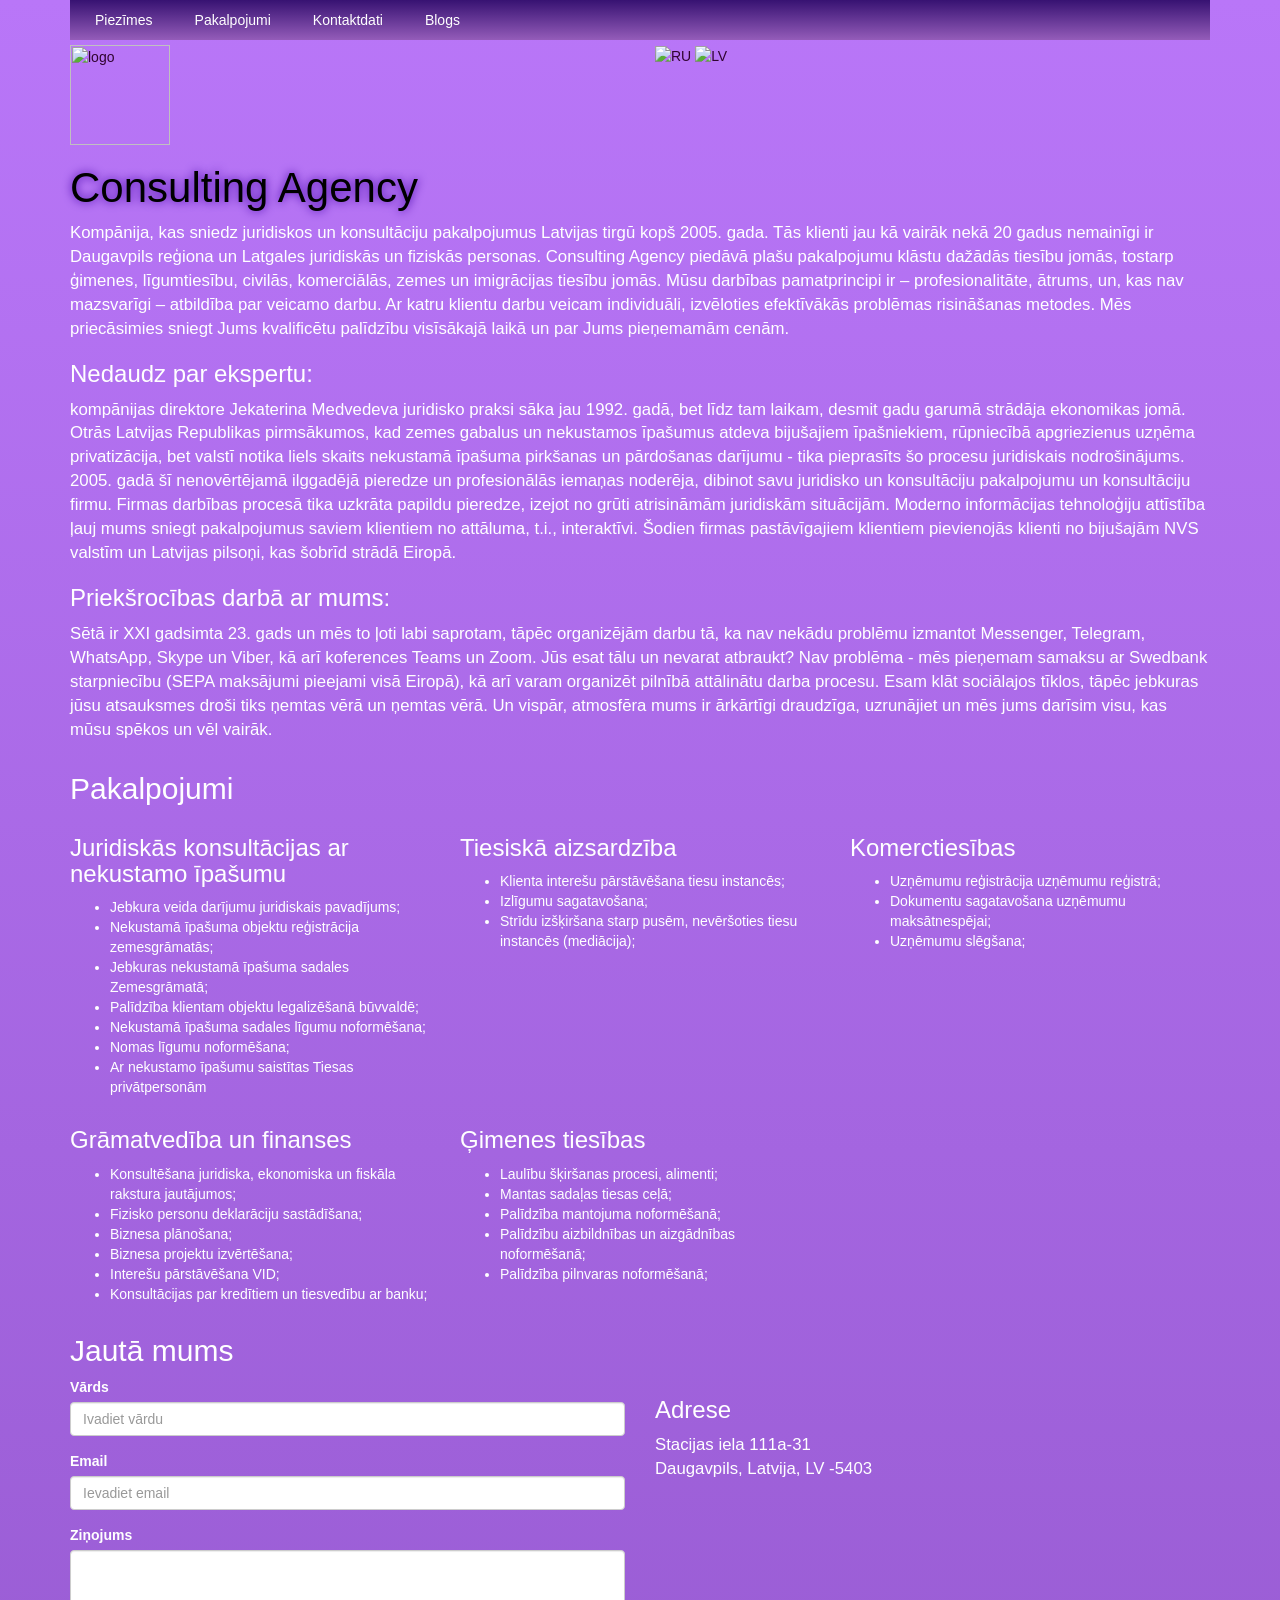
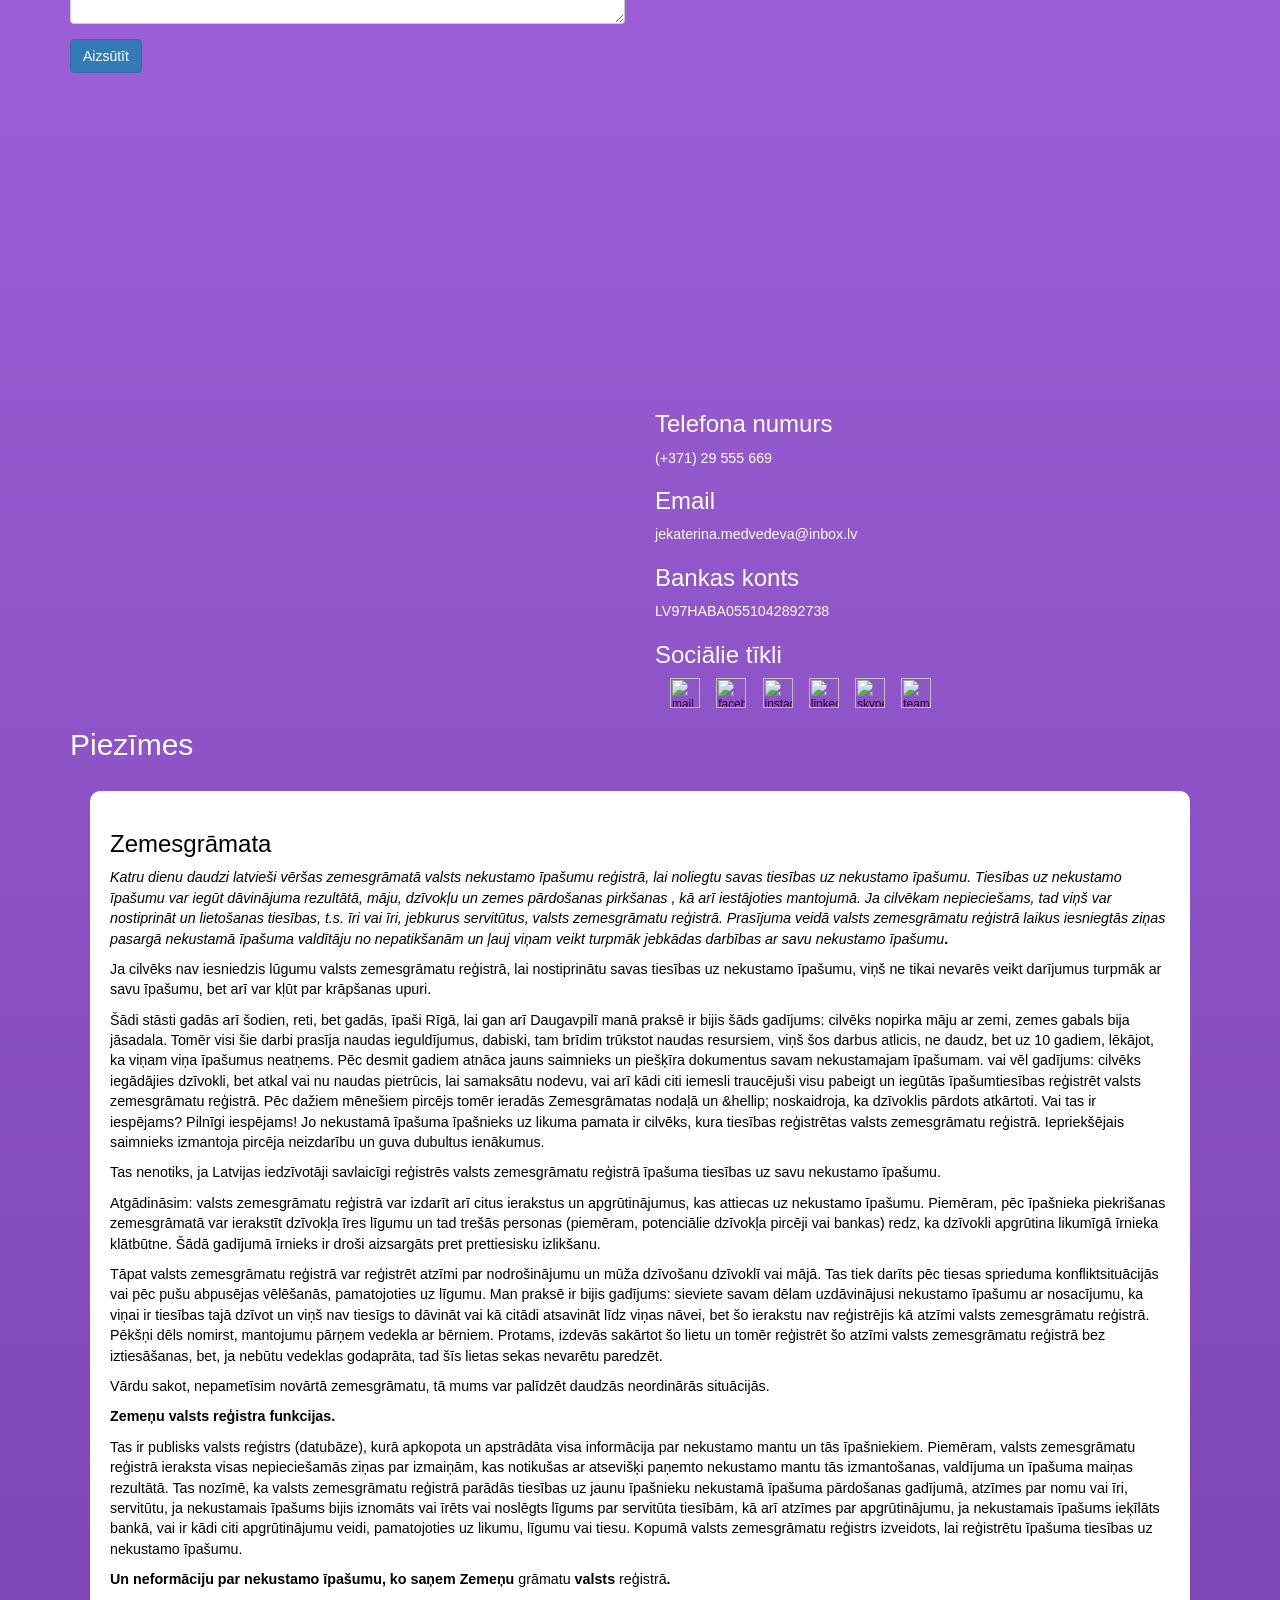
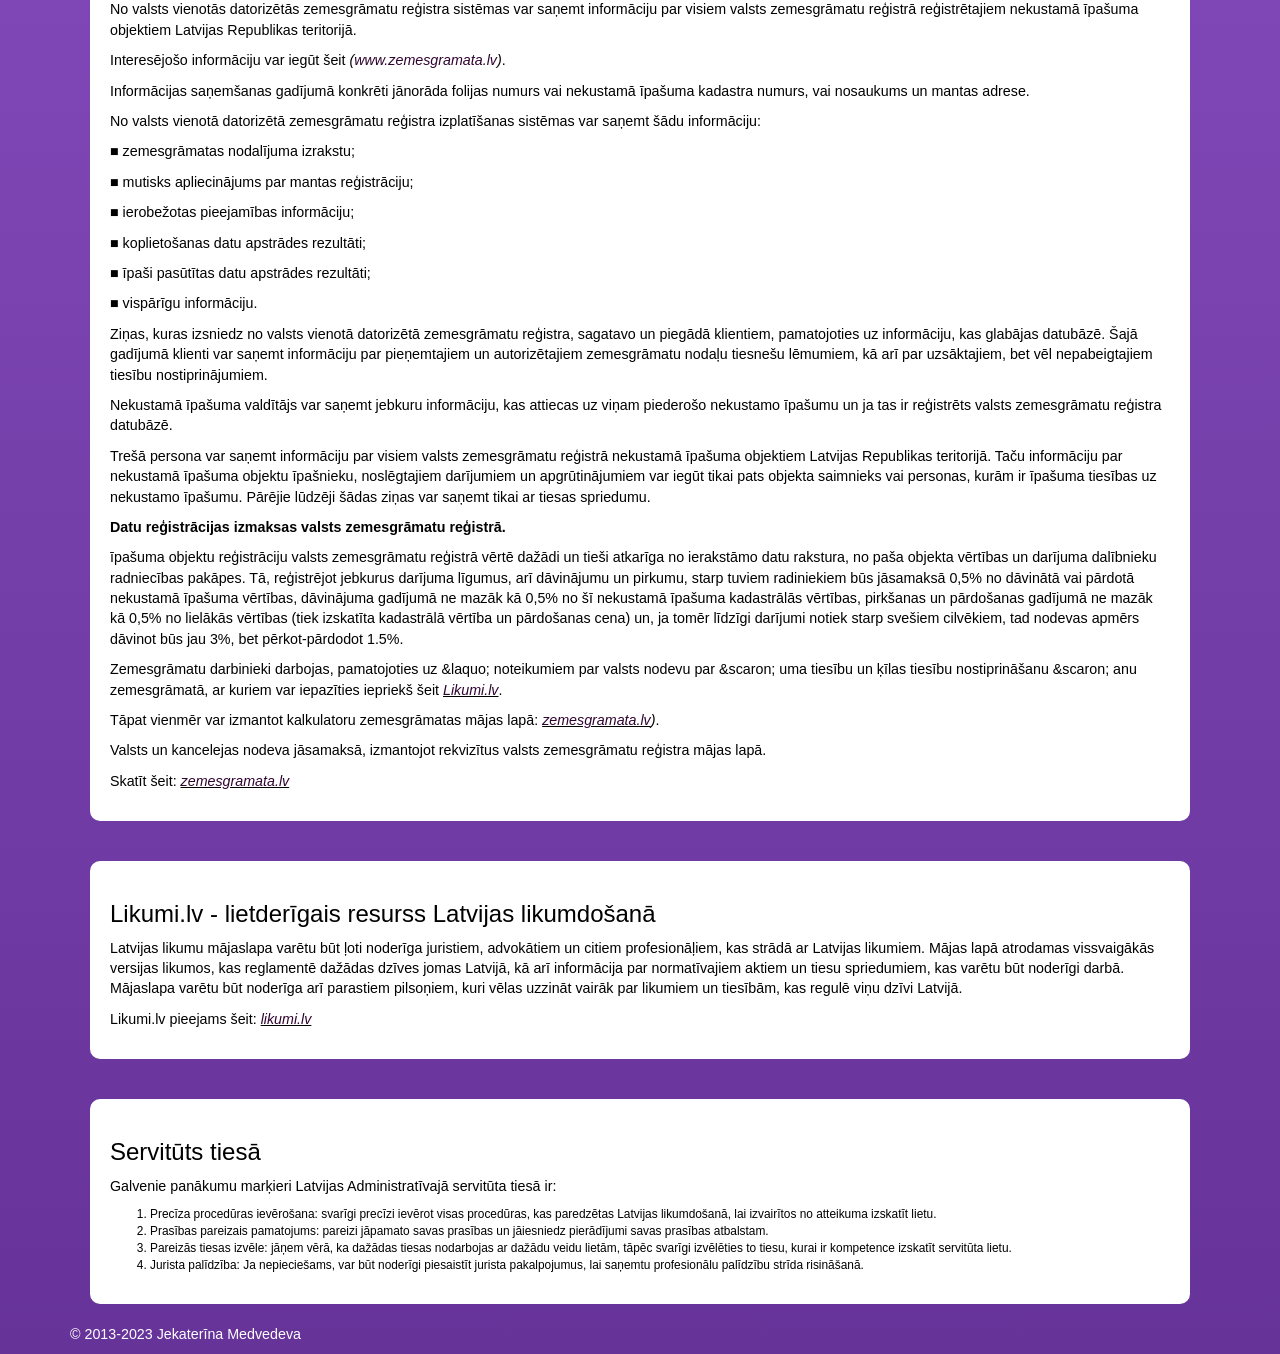
==== index-LV.html @ d42cfdc7 "added Latvian version" ====
<!-- The Latvian version of website -->
<html>
    <head>
        <meta charset="utf-8">
        <meta name = "viewport" content = "width=device-width, initial-scale=1">
        <link rel="stylesheet" href="https://maxcdn.bootstrapcdn.com/bootstrap/3.3.7/css/bootstrap.min.css">
        <link rel="stylesheet" href="https://maxcdn.bootstrapcdn.com/font-awesome/4.7.0/css/font-awesome.min.css">
        <script async src="https://www.googletagmanager.com/gtag/js?id=UA-121857304-1"></script>
        <script>
        window.dataLayer = window.dataLayer || [];
        function gtag(){dataLayer.push(arguments);}
        gtag('js', new Date());

        gtag('config', 'UA-121857304-1');
        </script>
        <meta http-equiv="content-type" content="text/html; charset=utf-8" />
        <meta name="viewport" content="width-device-width, initial-scale=1.0"/>
        <meta http-equiv="X-UA-Compatible" content="IE=edge">
        <title>Consulting Agency - juridiskie pakalpojumi Daugavpilī un Latvijā</title>
        <meta name="keywords" content="юридические услуги в Даугавпилсе Латвии Риге, юрист юридическая практика в Даугавпилсе Латвии Риге,вид на жительство в Латвии,шенгенские визы, латвийские визы" />
        <meta name="description" content="юридические услуги в Даугавпилсе Латвии Риге, юрист юридическая практика в Даугавпилсе Латвии Риге,вид на жительство в Латвии, шенгенские визы, латвийские визы" />
        <link rel="shortcut icon" href="images/favicon.ico" type="image/x-icon">
        <link rel="stylesheet" type="text/css" href="styles.css">
    </head>
    <body> 
        <header>
            <div class="container">
                <nav>
                    <ul class="nav nav-pills">
                        <li role="presentation"><a href="#articles">Piezīmes</a></li>
                        <li role="presentation"><a href="#services">Pakalpojumi</a></li>
                        <li role="presentation"><a href="#contacts">Kontaktdati</a></li>
                        <li role="presentation"><a href="http://health.consulting.lv">Blogs</a></li>
                    </ul>
                </nav>
                <div class="row">
                    <div class="col-md-6">
                        <div class="logo">
                            <a href="index.html"><img src="images/logo.png" width="100px" alt="logo"></a>
                        </div>
                    </div>
                    <div class="col-md-6">
                        <div class="language">
                            <a href="index.html"><img src="images/rus.png" alt="RU"></a>
                            <a href="index-LV.html"><img src="images/lat.png" alt="LV"></a>
                        </div>
                    </div>
                </div>
        </header>
        <div class="container">
            <div class="row">
                <div class="col-md-12">
                    <h1>Consulting Agency</h1>
                    <p> Kompānija, kas sniedz juridiskos un konsultāciju pakalpojumus Latvijas tirgū kopš 2005. gada. Tās klienti jau kā vairāk nekā 20 gadus nemainīgi ir Daugavpils reģiona un Latgales juridiskās un fiziskās personas.
                    Consulting Agency piedāvā plašu pakalpojumu klāstu dažādās tiesību jomās, tostarp ģimenes, līgumtiesību, civilās, komerciālās, zemes un imigrācijas tiesību jomās.
                    Mūsu darbības pamatprincipi ir – profesionalitāte, ātrums, un, kas nav mazsvarīgi – atbildība par veicamo darbu.
                    Ar katru klientu darbu veicam individuāli, izvēloties efektīvākās problēmas risināšanas metodes.
                    Mēs priecāsimies sniegt Jums kvalificētu palīdzību visīsākajā laikā un par Jums pieņemamām cenām.
                    </p>
                    <h3>Nedaudz par ekspertu:</h3>
                    <p> kompānijas direktore Jekaterina Medvedeva juridisko praksi sāka jau 1992. gadā, bet līdz tam laikam, desmit gadu garumā strādāja ekonomikas jomā. Otrās Latvijas Republikas pirmsākumos, kad zemes gabalus un nekustamos īpašumus atdeva bijušajiem īpašniekiem, rūpniecībā apgriezienus uzņēma privatizācija, bet valstī notika liels skaits nekustamā īpašuma pirkšanas un pārdošanas darījumu - tika pieprasīts šo procesu juridiskais nodrošinājums. 2005. gadā šī nenovērtējamā ilggadējā pieredze un profesionālās iemaņas noderēja, dibinot savu juridisko un konsultāciju pakalpojumu un konsultāciju firmu. Firmas darbības procesā tika uzkrāta papildu pieredze, izejot no grūti atrisināmām juridiskām situācijām. Moderno informācijas tehnoloģiju attīstība ļauj mums sniegt pakalpojumus saviem klientiem no attāluma, t.i., interaktīvi.
                    Šodien firmas pastāvīgajiem klientiem pievienojās klienti no bijušajām NVS valstīm un Latvijas pilsoņi, kas šobrīd strādā Eiropā.
                    </p>
                    <h3>Priekšrocības darbā ar mums:</h3>
                    <p> Sētā ir XXI gadsimta 23. gads un mēs to ļoti labi saprotam, tāpēc organizējām darbu tā, ka nav nekādu problēmu izmantot Messenger, Telegram, WhatsApp, Skype un Viber, kā arī koferences Teams un Zoom.
                    Jūs esat tālu un nevarat atbraukt? Nav problēma - mēs pieņemam samaksu ar Swedbank starpniecību (SEPA maksājumi pieejami visā Eiropā), kā arī varam organizēt pilnībā attālinātu darba procesu.
                    Esam klāt sociālajos tīklos, tāpēc jebkuras jūsu atsauksmes droši tiks ņemtas vērā un ņemtas vērā.
                    Un vispār, atmosfēra mums ir ārkārtīgi draudzīga, uzrunājiet un mēs jums darīsim visu, kas mūsu spēkos un vēl vairāk.
                    </p>
                </div>
            </div>
            <div class="row" id="services">
                <div class="col-md-12">
                    <h2>Pakalpojumi</h2>
                </div>
            </div>
            <div class="row">
                <div class="col-md-4">
                    <h3>Juridiskās konsultācijas ar nekustamo īpašumu</h3>
                    <ul>
                        <li>Jebkura veida darījumu juridiskais pavadījums;</li>
                        <li>Nekustamā īpašuma objektu reģistrācija zemesgrāmatās;</li>
                        <li>Jebkuras nekustamā īpašuma sadales Zemesgrāmatā;</li>
                        <li>Palīdzība klientam objektu legalizēšanā būvvaldē;</li>
                        <li>Nekustamā īpašuma sadales līgumu noformēšana;</li>
                        <li>Nomas līgumu noformēšana;</li>
                        <li>Ar nekustamo īpašumu saistītas Tiesas privātpersonām</li>
                    </ul>
                </div>
                <div class="col-md-4">
                    <h3>Tiesiskā aizsardzība</h3>
                    <ul>
                        <li>Klienta interešu pārstāvēšana tiesu instancēs;</li>
                        <li>Izlīgumu sagatavošana;</li>
                        <li>Strīdu izšķiršana starp pusēm, nevēršoties tiesu instancēs (mediācija);</li>
                    </ul>
                </div>
                <div class="col-md-4">
                    <h3>Komerctiesības</h3>
                    <ul>
                        <li>Uzņēmumu reģistrācija uzņēmumu reģistrā;</li>
                        <li>Dokumentu sagatavošana uzņēmumu maksātnespējai;</li>
                        <li>Uzņēmumu slēgšana;</li>
                    </ul>
                </div>
            </div>
            <div class="row">
                <div class="col-md-4">
                    <h3>Grāmatvedība un finanses</h3>
                    <ul>
                        <li>Konsultēšana juridiska, ekonomiska un fiskāla rakstura jautājumos;</li>
                        <li>Fizisko personu deklarāciju sastādīšana;</li>
                        <li>Biznesa plānošana;</li>
                        <li>Biznesa projektu izvērtēšana;</li>
                        <li>Interešu pārstāvēšana VID;</li>
                        <li>Konsultācijas par kredītiem un tiesvedību ar banku;</li>
                    </ul>
                </div>


                <div class="col-md-4">
                    <h3>Ģimenes tiesības</h3>
                    <ul>
                        <li>Laulību šķiršanas procesi, alimenti;</li>
                        <li>Mantas sadaļas tiesas ceļā;</li>
                        <li>Palīdzība mantojuma noformēšanā;</li>
                        <li>Palīdzību aizbildnības un aizgādnības noformēšanā;</li>
                        <li>Palīdzība pilnvaras noformēšanā;</li>
                    </ul>
                </div>

                    </ul>
                </div>
            </div>
        </div>
        <div class="container" id="contacts">
            <div class="row">
                <div class="col-md-12">
                    <h2>Jautā mums</h2>
                </div>
            </div>
            <div class="row">
                <div class="col-md-6">
                    </script>
                    <form action="mailto:jekaterina.medvedeva@inbox.lv" method="post" enctype="text/plain">
                        <div class="form-group">
                            <label for="name">Vārds</label>
                            <input type="text" class="form-control" id="name" name="name" placeholder="Ivadiet vārdu">
                        </div>
                        <div class="form-group">
                            <label for="email">Email</label>
                            <input type="email" class="form-control" id="email" name="email" placeholder="Ievadiet email">
                        </div>
                        <div class="form-group">
                            <label for="message">Ziņojums</label>
                            <textarea class="form-control" id="message" name="message" rows="3"></textarea>
                        </div>
                        <button type="submit" class="btn btn-primary">Aizsūtīt</button>
                    </form>
                </div>

                <div class="col-md-6">
                    <h3>Adrese</h3>
                    <p>Stacijas iela 111a-31<br>Daugavpils, Latvija, LV -5403</p>
                    <p> <iframe width="100%" height="500px" frameborder="0" style="border:0" src="https://www.google.com/maps/embed/v1/place?q=111a%20Stacijas%20iela%2C%20Daugavpils%2C%20Daugavpils%20pils%C4%93ta%2C%20Latvijas%20Republika&key=AIzaSyC8jxQRJgV495TNDoHPRyB67vsFvUe_HB4"></iframe><br /><small></p>
                    <h3>Telefona numurs</h3>
                    <p>(+371) 29 555 669</p>
                    <h3>Email</h3>
                    <p>jekaterina.medvedeva@inbox.lv</p>
                    <h3>Bankas konts</h3>
                    <p>LV97HABA0551042892738</p>

                    <h3>Sociālie tīkli</h3>
                    <div class="col-md-1">
                        <a href="mailto:jekaterina.medvedeva@inbox.lv"> 
                            <img src="images/emailanim.gif" width="30px" alt="mail">
                        </a>
                    </div>
                    <div class="col-md-1">
                        <a href="https://www.facebook.com/SIAConsultingAgency">
                            <img src="images/facebook.png" width="30px" alt="facebook">
                        </a>
                    </div>
                    <div class="col-md-1">
                        <a href="https://www.instagram.com/consulting.agency.d/">
                            <img src="images/instagram.png" width="30px" alt="instagram">
                        </a>
                    </div>
                    <div class="col-md-1">
                        <a href="https://www.linkedin.com/company/sia-consulting-agency/">
                            <img src="images/linkedin.png" width="30px" alt="linkedin">
                        </a>
                    </div>
                    <div class="col-md-1">
                        <!-- skype -->
                        <a href="skype:persja1509?chat">
                            <img src="images/skype.png" width="30px" alt="skype">
                        </a>
                    </div>
                    <div class="col-md-1">
                        <!-- teams -->
                        <a href="https://teams.live.com/l/invite/FEA9JTDmdErSVDOwAM">
                            <img src="images/teams.png" width="30px" alt="teams">
                        </a>
                    </div>
                    
                </div>
            </div>
            <div class="row">

            </div>  
        </div>
        <section class="articles" id="articles">
            <div class="container">
                <div class="row">
                    <div class="col-md-12">
                        <h2>Piezīmes</h2>
                    </div>
                </div>
                <div class="row">
                    <div class="col-md-12">
                        <div class="article">
                            <h3>Zemesgrāmata</h3>
                            <p><em>Katru dienu daudzi latvieši vēršas zemesgrāmatā  valsts nekustamo īpašumu reģistrā, lai  noliegtu savas tiesības uz nekustamo īpašumu. Tiesības uz nekustamo īpašumu  var iegūt dāvinājuma rezultātā, māju, dzīvokļu un zemes pārdošanas  pirkšanas , kā arī iestājoties mantojumā. Ja cilvēkam nepieciešams, tad viņš var nostiprināt un  lietošanas tiesības, t.s. īri vai īri, jebkurus servitūtus, valsts  zemesgrāmatu reģistrā. Prasījuma veidā valsts zemesgrāmatu reģistrā laikus iesniegtās ziņas pasargā nekustamā īpašuma valdītāju no nepatikšanām un ļauj viņam veikt turpmāk  jebkādas darbības ar savu nekustamo īpašumu</em><strong>.</strong></p>
                            <p>Ja cilvēks nav iesniedzis lūgumu  valsts zemesgrāmatu reģistrā, lai nostiprinātu savas tiesības uz nekustamo īpašumu, viņš ne tikai  nevarēs veikt darījumus turpmāk ar savu īpašumu, bet arī  var kļūt par krāpšanas upuri.</p>
                            <p>Šādi stāsti gadās arī šodien, reti, bet gadās, īpaši Rīgā, lai gan arī Daugavpilī manā praksē ir bijis šāds gadījums:  cilvēks nopirka māju ar zemi, zemes gabals bija jāsadala. Tomēr visi šie darbi prasīja naudas ieguldījumus, dabiski, tam brīdim trūkstot naudas resursiem,  viņš šos darbus  atlicis,  ne daudz, bet uz 10 gadiem, lēkājot, ka viņam viņa īpašumus neatņems. Pēc desmit gadiem atnāca jauns saimnieks un piešķīra dokumentus savam nekustamajam īpašumam.  vai vēl gadījums: cilvēks iegādājies dzīvokli, bet atkal vai nu naudas pietrūcis, lai samaksātu nodevu, vai arī kādi citi iemesli traucējuši visu pabeigt un iegūtās īpašumtiesības reģistrēt valsts zemesgrāmatu reģistrā. Pēc dažiem  mēnešiem pircējs tomēr ieradās Zemesgrāmatas nodaļā un &amp;hellip; noskaidroja, ka dzīvoklis pārdots atkārtoti. Vai tas ir iespējams? Pilnīgi iespējams! Jo nekustamā īpašuma īpašnieks uz likuma pamata ir cilvēks, kura tiesības reģistrētas valsts zemesgrāmatu reģistrā. Iepriekšējais saimnieks izmantoja  pircēja neizdarību un guva  dubultus ienākumus.</p>
                            <p>Tas nenotiks, ja Latvijas iedzīvotāji savlaicīgi reģistrēs valsts zemesgrāmatu reģistrā īpašuma tiesības uz savu nekustamo īpašumu.</p>
             
                            <p>Atgādināsim: valsts zemesgrāmatu reģistrā var izdarīt arī citus ierakstus un apgrūtinājumus, kas attiecas uz nekustamo īpašumu. Piemēram, pēc īpašnieka piekrišanas zemesgrāmatā var ierakstīt dzīvokļa īres līgumu un tad  trešās personas (piemēram, potenciālie dzīvokļa pircēji vai bankas) redz, ka dzīvokli apgrūtina likumīgā īrnieka klātbūtne. Šādā gadījumā īrnieks ir droši aizsargāts pret prettiesisku izlikšanu.</p>
                            <p>Tāpat valsts zemesgrāmatu  reģistrā var reģistrēt atzīmi par nodrošinājumu un mūža dzīvošanu dzīvoklī vai mājā. Tas tiek darīts pēc tiesas sprieduma konfliktsituācijās vai pēc pušu abpusējas vēlēšanās, pamatojoties uz līgumu. Man praksē ir bijis gadījums: sieviete savam dēlam uzdāvinājusi nekustamo īpašumu ar nosacījumu, ka viņai ir tiesības tajā dzīvot un viņš nav tiesīgs to dāvināt vai kā citādi atsavināt līdz viņas nāvei, bet šo ierakstu nav reģistrējis kā atzīmi valsts zemesgrāmatu reģistrā. Pēkšņi dēls nomirst, mantojumu pārņem vedekla ar bērniem. Protams, izdevās sakārtot šo lietu un tomēr reģistrēt šo atzīmi  valsts zemesgrāmatu reģistrā bez iztiesāšanas, bet, ja nebūtu vedeklas godaprāta, tad šīs lietas sekas nevarētu paredzēt.</p>                  
                            <p>Vārdu sakot, nepametīsim novārtā zemesgrāmatu, tā mums var palīdzēt  daudzās neordinārās situācijās.</p>
                            <p><strong>Zemeņu</strong> <strong></strong> <strong>valsts reģistra funkcijas</strong><strong></strong><strong>.</strong></p>
                            <p>Tas ir publisks valsts  reģistrs (datubāze), kurā apkopota un apstrādāta visa informācija par nekustamo mantu un tās īpašniekiem. Piemēram, valsts zemesgrāmatu reģistrā                           ieraksta visas  nepieciešamās ziņas par izmaiņām, kas notikušas ar atsevišķi paņemto nekustamo mantu tās izmantošanas, valdījuma un īpašuma maiņas rezultātā. Tas nozīmē, ka valsts zemesgrāmatu  reģistrā parādās tiesības uz jaunu īpašnieku nekustamā īpašuma pārdošanas gadījumā, atzīmes par nomu vai īri, servitūtu, ja nekustamais īpašums bijis iznomāts vai īrēts vai noslēgts līgums par servitūta tiesībām, kā arī atzīmes par apgrūtinājumu, ja nekustamais īpašums ieķīlāts bankā, vai ir kādi citi apgrūtinājumu veidi, pamatojoties uz likumu, līgumu vai tiesu. Kopumā valsts zemesgrāmatu reģistrs izveidots, lai reģistrētu īpašuma tiesības uz nekustamo īpašumu.</p>                  
                            <p><strong>Un</strong> <strong>neformāciju par nekustamo īpašumu</strong><strong>, ko saņem</strong> <strong>Zemeņu</strong> grāmatu<strong></strong> <strong>valsts</strong> reģistrā<strong>.</strong></p>
                            <p>No valsts vienotās datorizētās zemesgrāmatu reģistra  sistēmas var saņemt  informāciju par visiem valsts zemesgrāmatu reģistrā reģistrētajiem nekustamā īpašuma                          objektiem Latvijas Republikas teritorijā.</p>
                            <p>Interesējošo informāciju var iegūt šeit <em>(<a href="http://www.zemesgramata.lv/" target="_blank">www.zemesgramata.lv</a>)</em>.</p>
                            <p>Informācijas saņemšanas gadījumā konkrēti jānorāda folijas numurs vai nekustamā īpašuma kadastra numurs, vai  nosaukums un mantas adrese.</p>
                            <p>No valsts vienotā datorizētā zemesgrāmatu reģistra izplatīšanas sistēmas var saņemt šādu informāciju:</p>                  
                            <p>■ zemesgrāmatas nodalījuma izrakstu;</p>
                            <p>■ mutisks apliecinājums par mantas reģistrāciju;</p>
                            <p>■ ierobežotas pieejamības informāciju;</p>
                            <p>■ koplietošanas datu apstrādes rezultāti;</p>
                            <p>■ īpaši pasūtītas datu apstrādes rezultāti;</p>
                            <p>■ vispārīgu informāciju.</p>           
                            <p>Ziņas, kuras izsniedz no valsts vienotā datorizētā zemesgrāmatu reģistra, sagatavo un piegādā klientiem, pamatojoties uz informāciju, kas glabājas datubāzē. Šajā gadījumā  klienti var saņemt informāciju par pieņemtajiem un autorizētajiem zemesgrāmatu nodaļu tiesnešu lēmumiem, kā arī par uzsāktajiem, bet vēl nepabeigtajiem tiesību nostiprinājumiem.</p>
                            <p>Nekustamā īpašuma valdītājs var saņemt jebkuru informāciju, kas attiecas uz viņam  piederošo nekustamo īpašumu un ja tas ir reģistrēts valsts zemesgrāmatu reģistra datubāzē.</p>
                            <p>Trešā persona var saņemt informāciju par visiem valsts zemesgrāmatu reģistrā  nekustamā īpašuma objektiem Latvijas Republikas teritorijā. Taču informāciju par nekustamā īpašuma objektu īpašnieku, noslēgtajiem darījumiem un apgrūtinājumiem var iegūt tikai pats objekta saimnieks vai personas, kurām ir īpašuma tiesības uz nekustamo īpašumu. Pārējie lūdzēji šādas ziņas var saņemt tikai ar tiesas spriedumu.</p>
                            <p><strong>Datu reģistrācijas izmaksas valsts zemesgrāmatu reģistrā.</strong></p>                  
                            <p> īpašuma objektu reģistrāciju valsts zemesgrāmatu  reģistrā vērtē dažādi un  tieši atkarīga no ierakstāmo datu rakstura, no paša objekta vērtības un darījuma dalībnieku radniecības pakāpes. Tā, reģistrējot jebkurus darījuma līgumus, arī dāvinājumu un pirkumu,   starp tuviem radiniekiem būs jāsamaksā 0,5% no dāvinātā vai pārdotā  nekustamā īpašuma vērtības, dāvinājuma gadījumā  ne mazāk kā 0,5% no šī nekustamā īpašuma kadastrālās vērtības, pirkšanas un pārdošanas gadījumā ne mazāk kā 0,5% no lielākās vērtības (tiek izskatīta  kadastrālā vērtība un pārdošanas cena) un, ja tomēr līdzīgi darījumi  notiek starp svešiem cilvēkiem, tad nodevas apmērs dāvinot būs jau 3%, bet pērkot-pārdodot  1.5%.</p>                 
                            <p>Zemesgrāmatu darbinieki darbojas, pamatojoties uz &amp;laquo; noteikumiem par valsts nodevu par &amp;scaron; uma tiesību un ķīlas tiesību nostiprināšanu &amp;scaron; anu zemesgrāmatā, ar kuriem var iepazīties iepriekš šeit <em><u><a href="https://likumi.lv/doc.php?id=200087">Likumi.lv</a></u></em>.</p>
                            <p>Tāpat vienmēr var izmantot kalkulatoru zemesgrāmatas mājas lapā:  <em><u><a href="https://www.zemesgramata.lv/saturs/lv/9-1-1">zemesgramata.lv</a></u></em><em>)</em>.</p>
                            <p>Valsts un kancelejas nodeva jāsamaksā, izmantojot rekvizītus valsts zemesgrāmatu reģistra mājas lapā.</p>
                            <p>Skatīt šeit: <em><u><a href="https://www.zemesgramata.lv/saturs/lv/10-6-6">zemesgramata.lv</a></u></em></p>
                        </div>
                    </div>
                    <div class="col-md-12">                       
                        <div class="article">
                            <h3>Likumi.lv - lietderīgais resurss Latvijas likumdošanā</h3>
                            <p>Latvijas likumu mājaslapa varētu būt ļoti noderīga juristiem, advokātiem un citiem profesionāļiem, kas strādā ar Latvijas likumiem. Mājas lapā atrodamas vissvaigākās versijas likumos, kas reglamentē dažādas dzīves jomas Latvijā, kā arī informācija par normatīvajiem aktiem un tiesu spriedumiem, kas varētu būt noderīgi darbā. Mājaslapa varētu būt noderīga arī parastiem pilsoņiem, kuri vēlas uzzināt vairāk par likumiem un tiesībām, kas regulē viņu dzīvi Latvijā.</p>
                            <p>Likumi.lv pieejams šeit: <em><u><a href="https://likumi.lv/">likumi.lv</a></u></em></p>    
                        </div>
                    </div>
                    <div class="col-md-12">                       
                        <div class="article">
                            <h3>Servitūts tiesā</h3>
                            <p>Galvenie panākumu marķieri Latvijas Administratīvajā servitūta tiesā ir:</p>
                            <ol>
                                <li>Precīza procedūras ievērošana: svarīgi precīzi ievērot visas procedūras, kas paredzētas Latvijas likumdošanā, lai izvairītos no atteikuma izskatīt lietu.</li>
                                <li>Prasības pareizais pamatojums: pareizi jāpamato savas prasības un jāiesniedz pierādījumi savas prasības atbalstam.</li>
                                <li>Pareizās tiesas izvēle: jāņem vērā, ka dažādas tiesas nodarbojas ar dažādu veidu lietām, tāpēc svarīgi izvēlēties to tiesu, kurai ir kompetence izskatīt servitūta lietu.</li>
                                <li>Jurista palīdzība: Ja nepieciešams, var būt noderīgi piesaistīt jurista pakalpojumus, lai saņemtu profesionālu palīdzību strīda risināšanā.</li>
                            </ol>                      
                        </div>
                    </div>
                </div>
            </div>
        </section>

        <footer>
            <div class="container">
                <div class="row">
                    <div class="col-md-12">
                        <p>© 2013-2023 Jekaterīna Medvedeva</p>
                    </div>
                </div>
            </div>
        </footer>
        <script src="https://ajax.googleapis.com/ajax/libs/jquery/1.12.4/jquery.min.js"></script>
        <script src="js/bootstrap.min.js"></script>
        <script src="js/script.js"></script>
    </body>

</html>
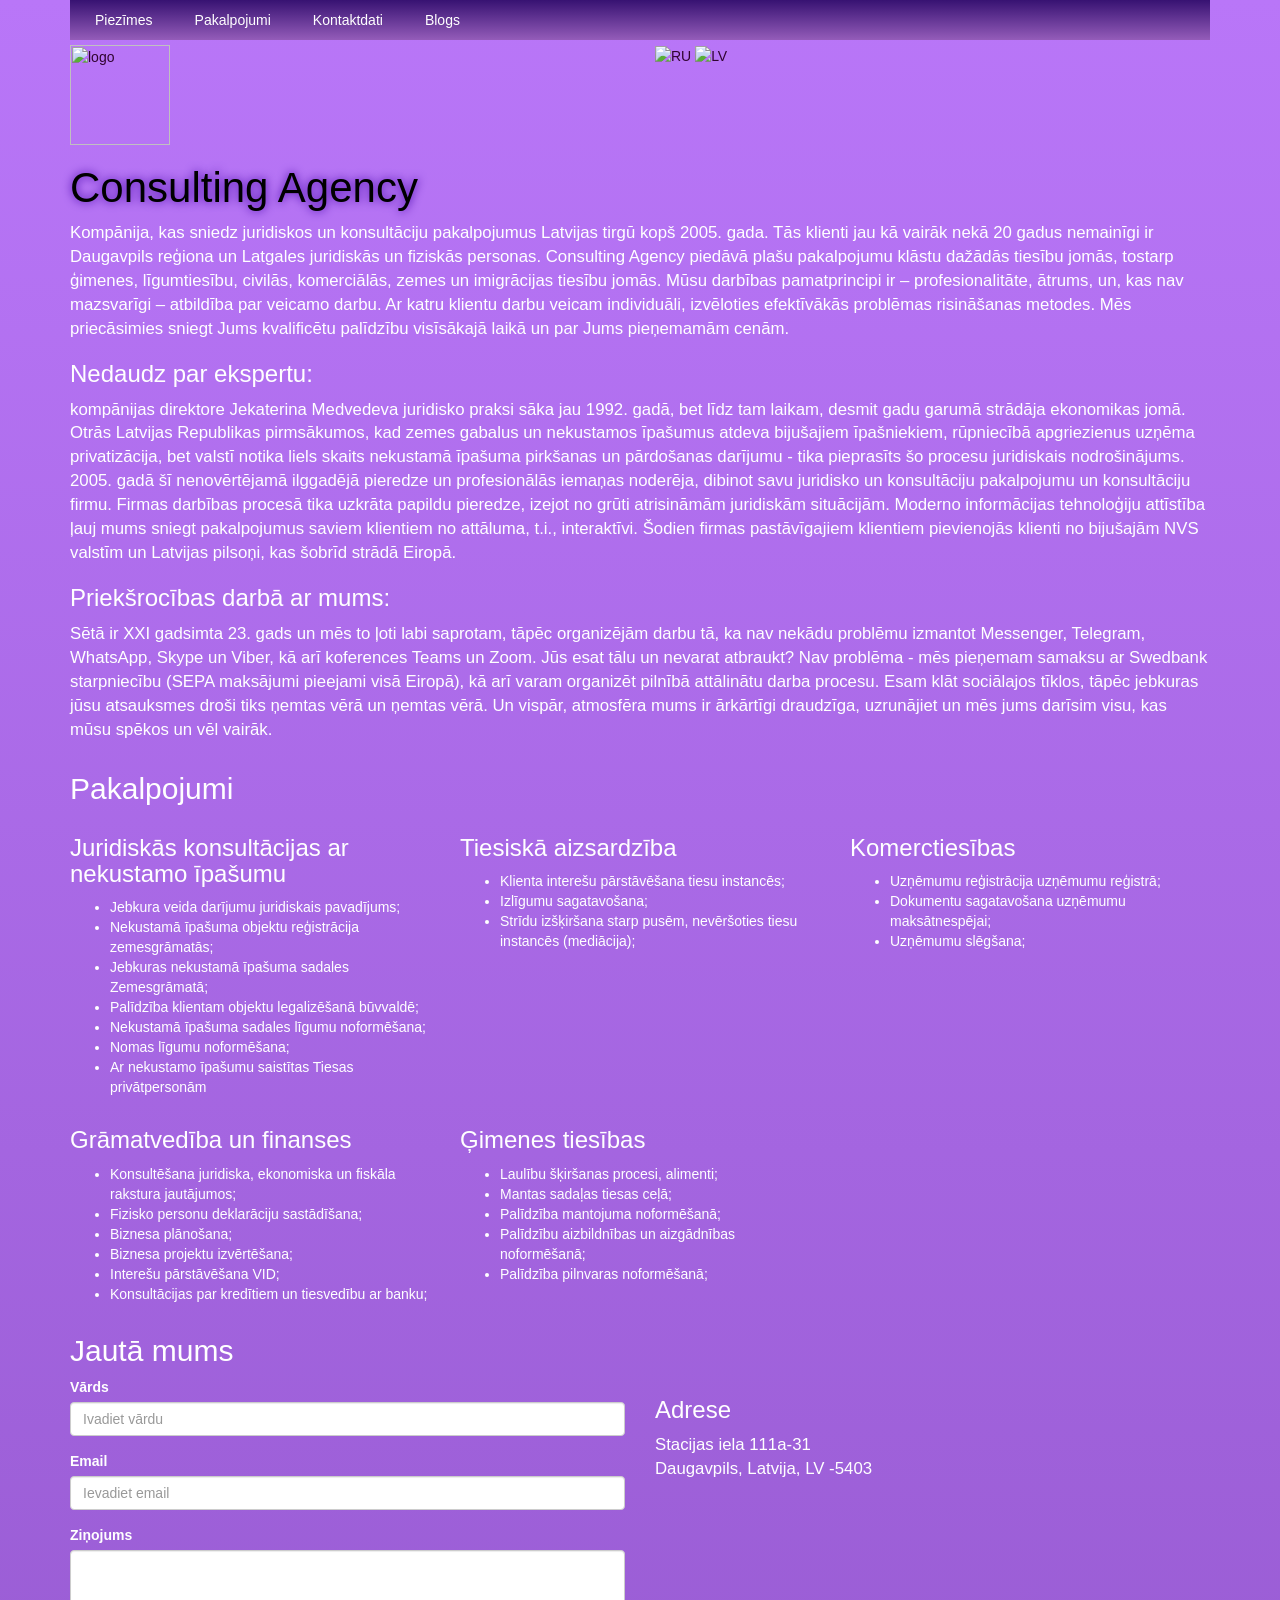
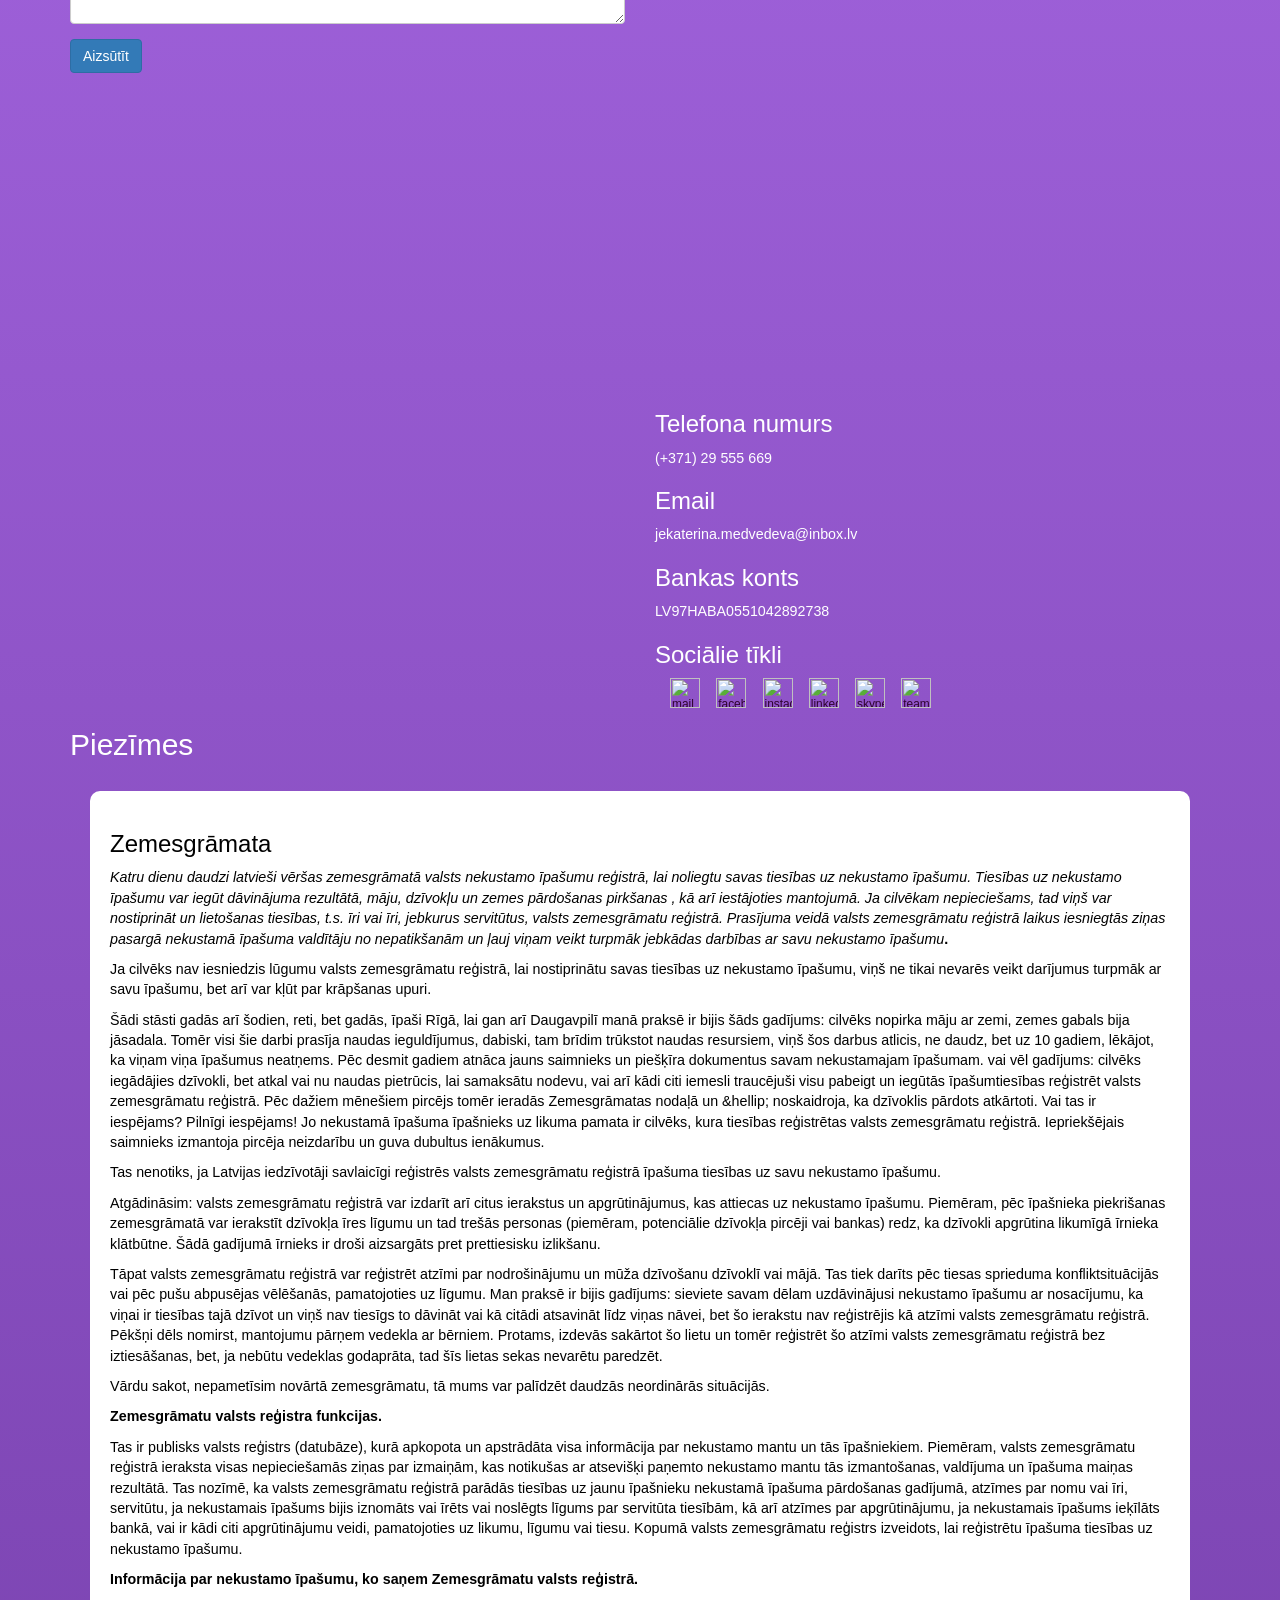
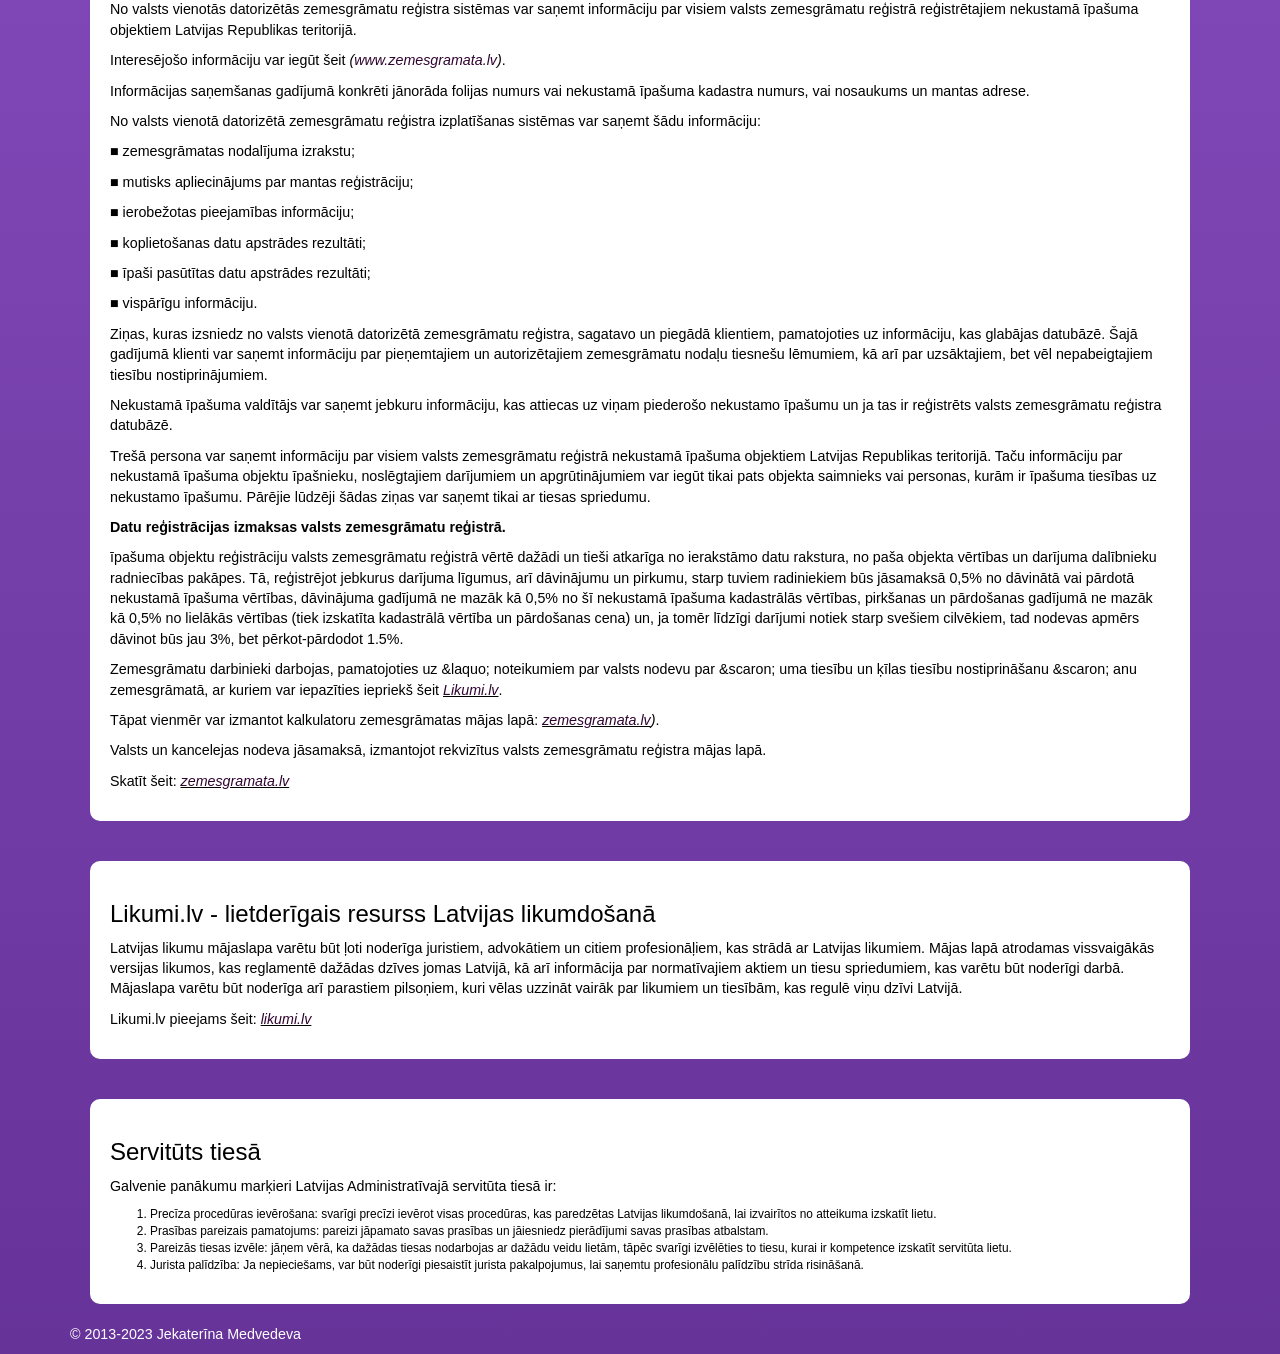
==== commit c7dd2597: "fixed typos" ====
--- a/index-LV.html
+++ b/index-LV.html
@@ -229,9 +229,9 @@
                             <p>Atgādināsim: valsts zemesgrāmatu reģistrā var izdarīt arī citus ierakstus un apgrūtinājumus, kas attiecas uz nekustamo īpašumu. Piemēram, pēc īpašnieka piekrišanas zemesgrāmatā var ierakstīt dzīvokļa īres līgumu un tad  trešās personas (piemēram, potenciālie dzīvokļa pircēji vai bankas) redz, ka dzīvokli apgrūtina likumīgā īrnieka klātbūtne. Šādā gadījumā īrnieks ir droši aizsargāts pret prettiesisku izlikšanu.</p>
                             <p>Tāpat valsts zemesgrāmatu  reģistrā var reģistrēt atzīmi par nodrošinājumu un mūža dzīvošanu dzīvoklī vai mājā. Tas tiek darīts pēc tiesas sprieduma konfliktsituācijās vai pēc pušu abpusējas vēlēšanās, pamatojoties uz līgumu. Man praksē ir bijis gadījums: sieviete savam dēlam uzdāvinājusi nekustamo īpašumu ar nosacījumu, ka viņai ir tiesības tajā dzīvot un viņš nav tiesīgs to dāvināt vai kā citādi atsavināt līdz viņas nāvei, bet šo ierakstu nav reģistrējis kā atzīmi valsts zemesgrāmatu reģistrā. Pēkšņi dēls nomirst, mantojumu pārņem vedekla ar bērniem. Protams, izdevās sakārtot šo lietu un tomēr reģistrēt šo atzīmi  valsts zemesgrāmatu reģistrā bez iztiesāšanas, bet, ja nebūtu vedeklas godaprāta, tad šīs lietas sekas nevarētu paredzēt.</p>                  
                             <p>Vārdu sakot, nepametīsim novārtā zemesgrāmatu, tā mums var palīdzēt  daudzās neordinārās situācijās.</p>
-                            <p><strong>Zemeņu</strong> <strong></strong> <strong>valsts reģistra funkcijas</strong><strong></strong><strong>.</strong></p>
+                            <p><strong>Zemesgrāmatu valsts reģistra funkcijas.</strong></p>
                             <p>Tas ir publisks valsts  reģistrs (datubāze), kurā apkopota un apstrādāta visa informācija par nekustamo mantu un tās īpašniekiem. Piemēram, valsts zemesgrāmatu reģistrā                           ieraksta visas  nepieciešamās ziņas par izmaiņām, kas notikušas ar atsevišķi paņemto nekustamo mantu tās izmantošanas, valdījuma un īpašuma maiņas rezultātā. Tas nozīmē, ka valsts zemesgrāmatu  reģistrā parādās tiesības uz jaunu īpašnieku nekustamā īpašuma pārdošanas gadījumā, atzīmes par nomu vai īri, servitūtu, ja nekustamais īpašums bijis iznomāts vai īrēts vai noslēgts līgums par servitūta tiesībām, kā arī atzīmes par apgrūtinājumu, ja nekustamais īpašums ieķīlāts bankā, vai ir kādi citi apgrūtinājumu veidi, pamatojoties uz likumu, līgumu vai tiesu. Kopumā valsts zemesgrāmatu reģistrs izveidots, lai reģistrētu īpašuma tiesības uz nekustamo īpašumu.</p>                  
-                            <p><strong>Un</strong> <strong>neformāciju par nekustamo īpašumu</strong><strong>, ko saņem</strong> <strong>Zemeņu</strong> grāmatu<strong></strong> <strong>valsts</strong> reģistrā<strong>.</strong></p>
+                            <p><strong>Informācija par nekustamo īpašumu, ko saņem Zemesgrāmatu valsts reģistrā.</strong></p>
                             <p>No valsts vienotās datorizētās zemesgrāmatu reģistra  sistēmas var saņemt  informāciju par visiem valsts zemesgrāmatu reģistrā reģistrētajiem nekustamā īpašuma                          objektiem Latvijas Republikas teritorijā.</p>
                             <p>Interesējošo informāciju var iegūt šeit <em>(<a href="http://www.zemesgramata.lv/" target="_blank">www.zemesgramata.lv</a>)</em>.</p>
                             <p>Informācijas saņemšanas gadījumā konkrēti jānorāda folijas numurs vai nekustamā īpašuma kadastra numurs, vai  nosaukums un mantas adrese.</p>
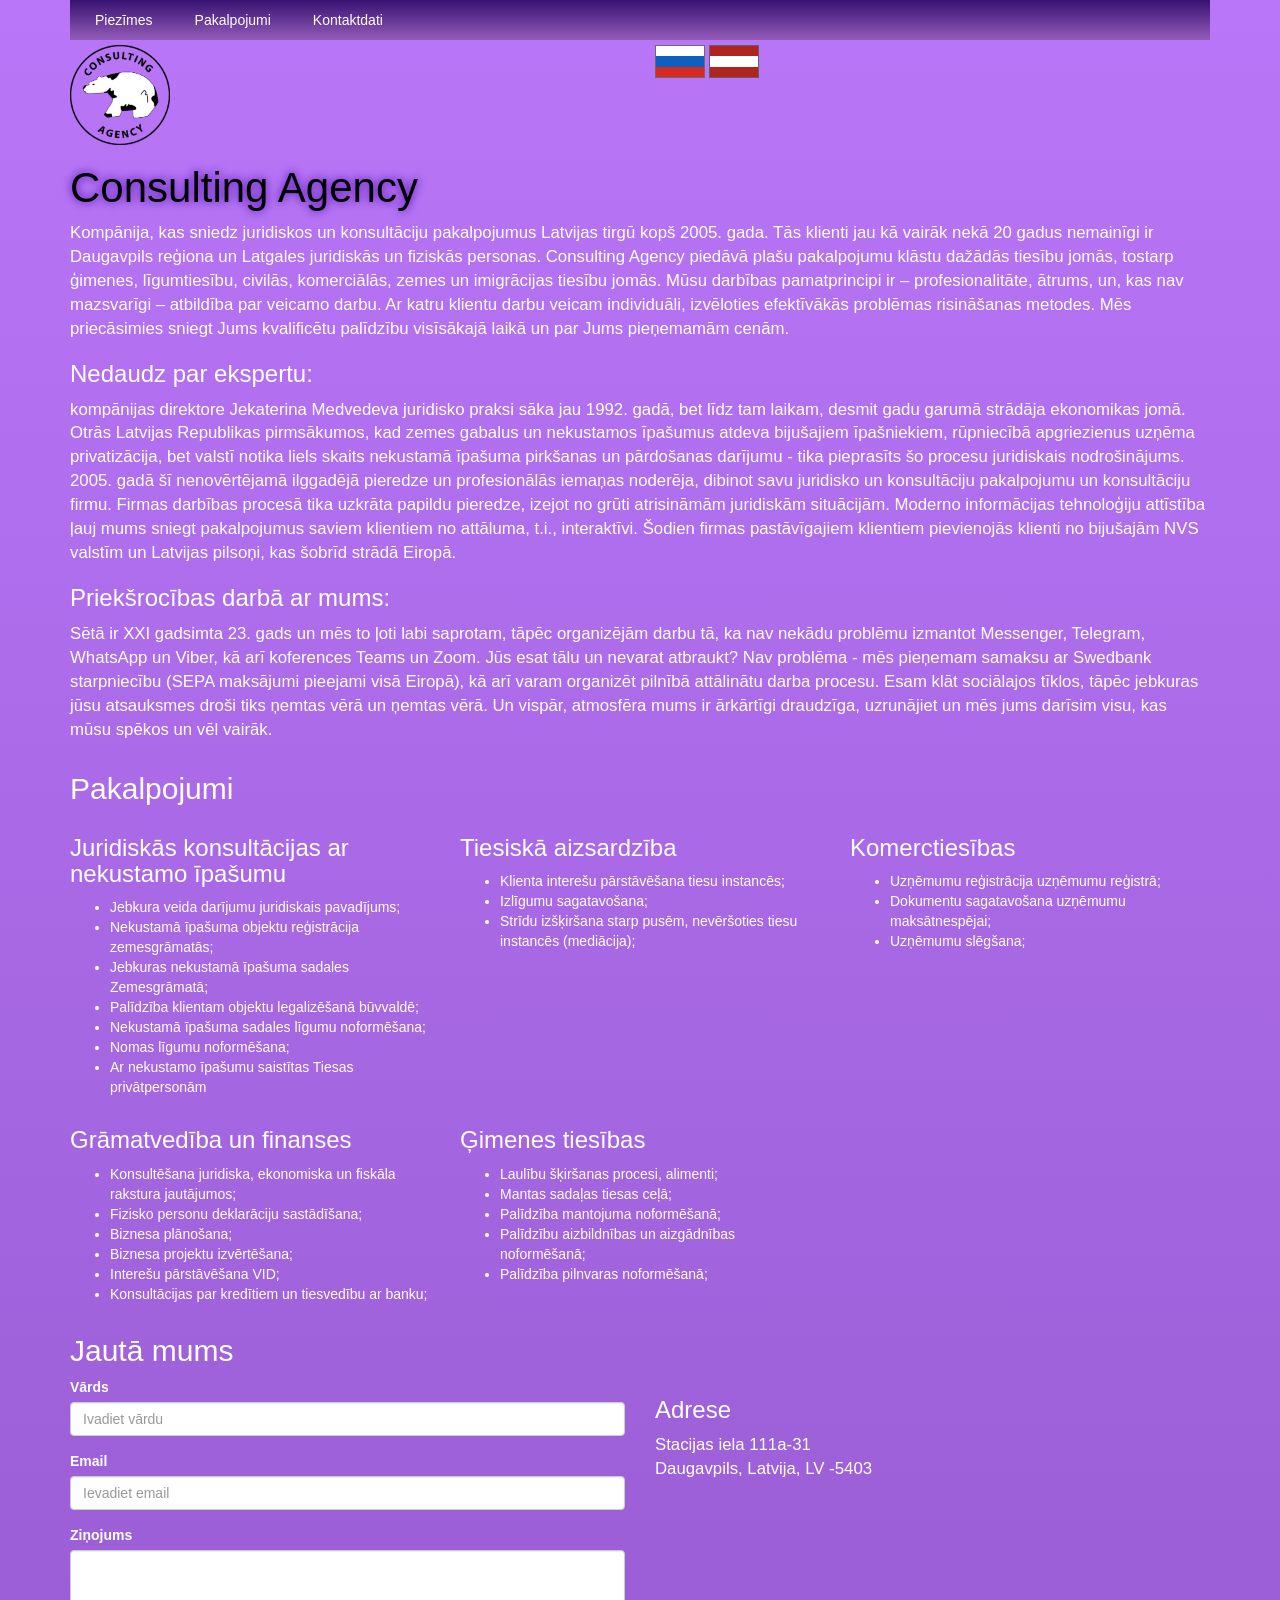
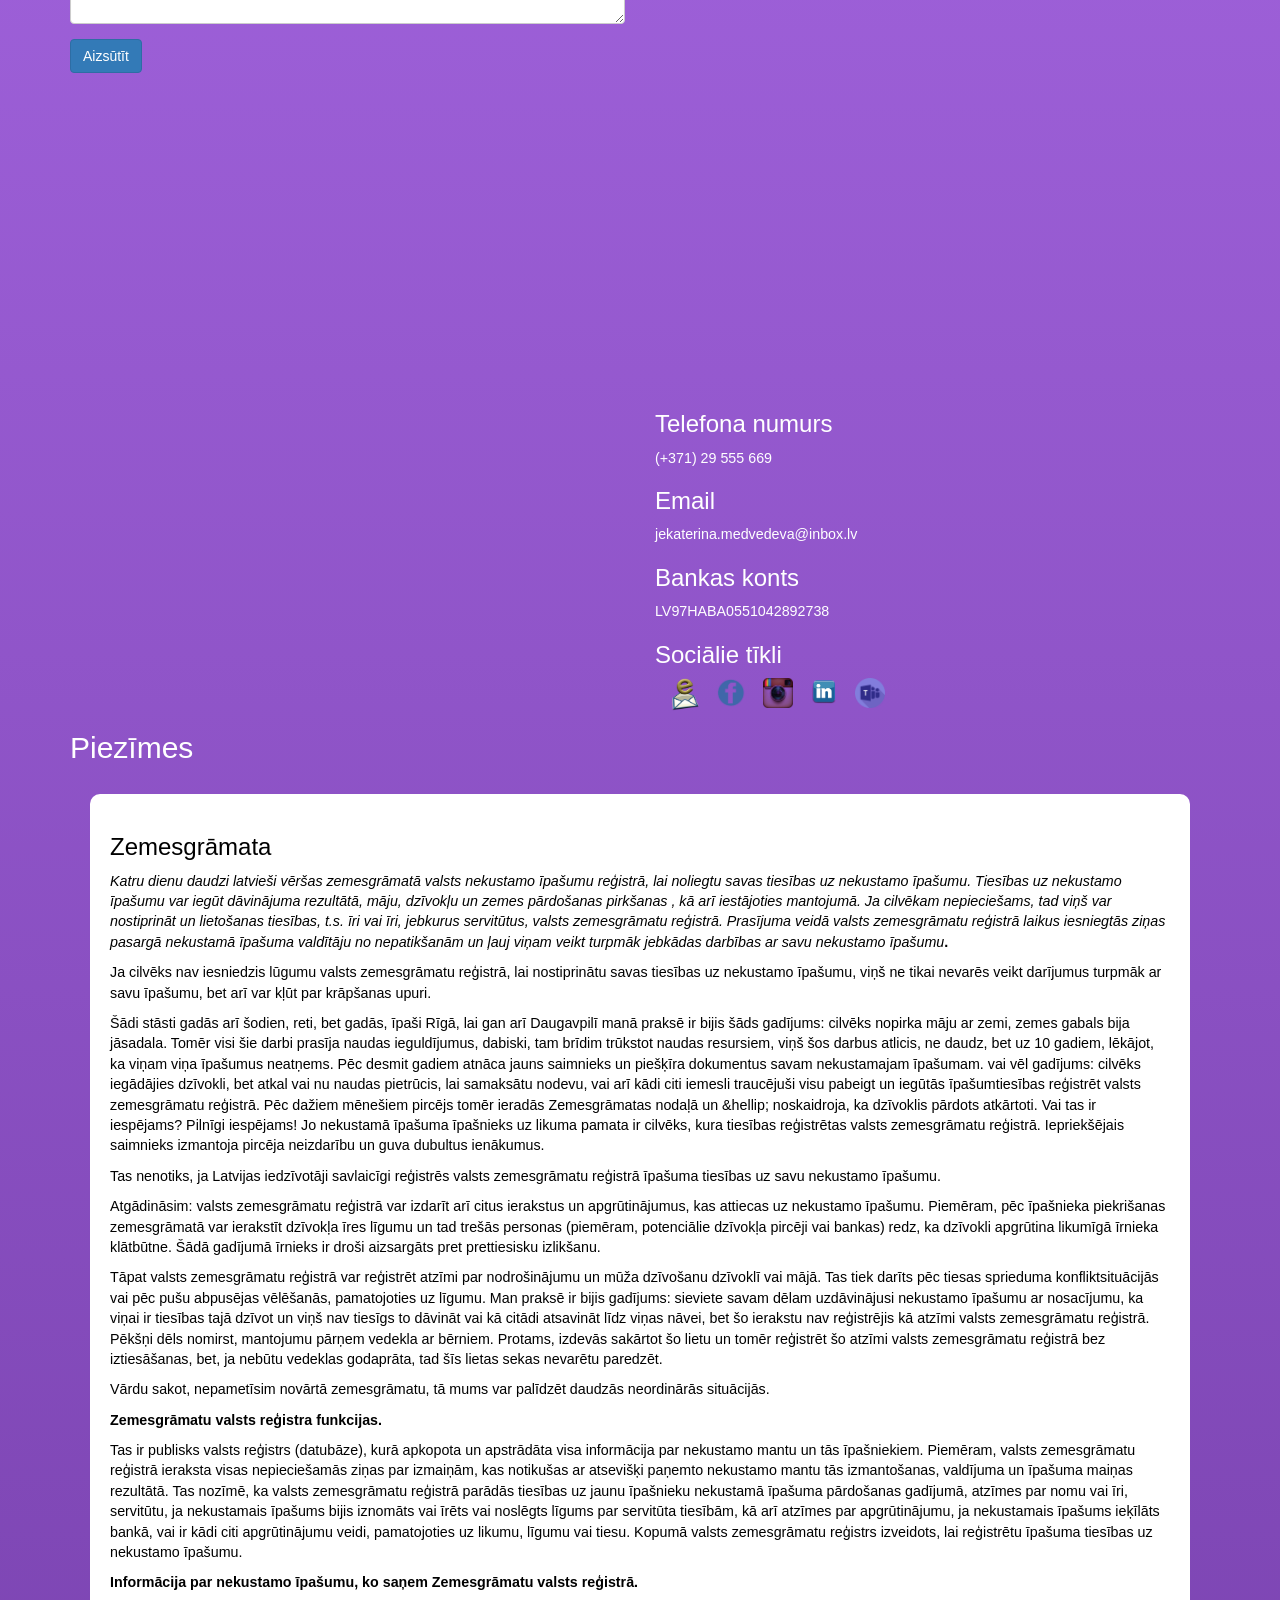
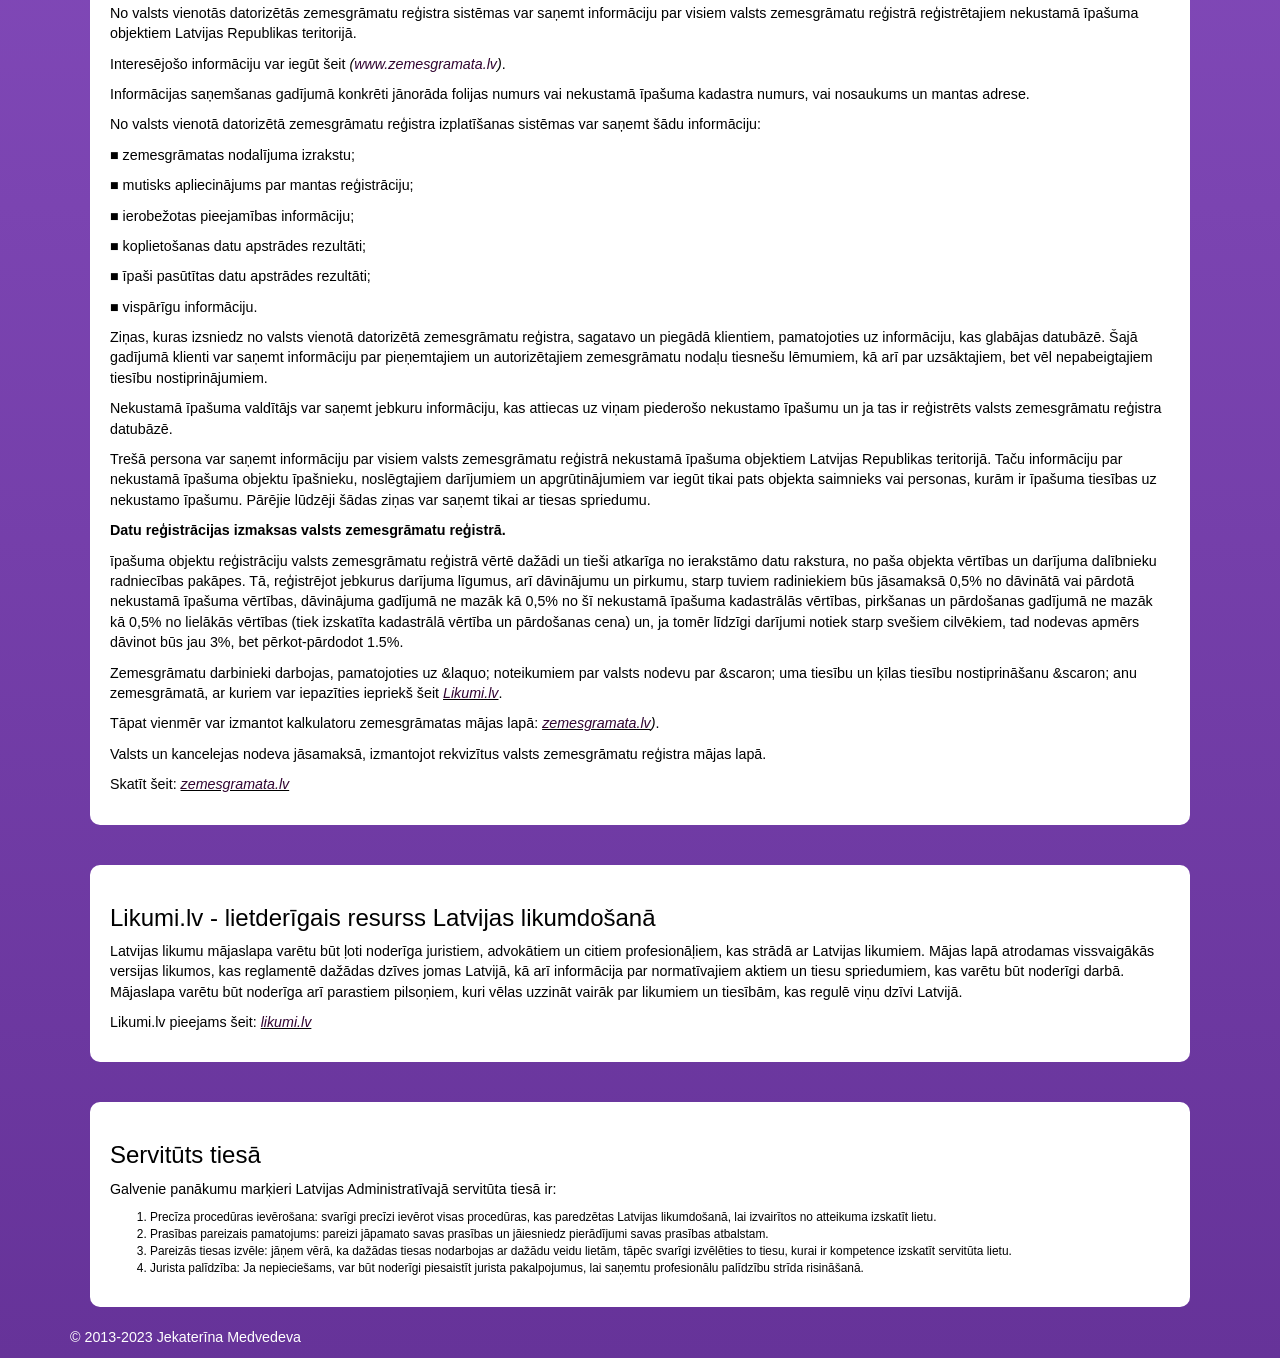
==== commit ed77102d: "removed skype logo and Blog link" ====
--- a/index-LV.html
+++ b/index-LV.html
@@ -30,7 +30,6 @@
                         <li role="presentation"><a href="#articles">Piezīmes</a></li>
                         <li role="presentation"><a href="#services">Pakalpojumi</a></li>
                         <li role="presentation"><a href="#contacts">Kontaktdati</a></li>
-                        <li role="presentation"><a href="http://health.consulting.lv">Blogs</a></li>
                     </ul>
                 </nav>
                 <div class="row">
@@ -62,7 +61,7 @@
                     Šodien firmas pastāvīgajiem klientiem pievienojās klienti no bijušajām NVS valstīm un Latvijas pilsoņi, kas šobrīd strādā Eiropā.
                     </p>
                     <h3>Priekšrocības darbā ar mums:</h3>
-                    <p> Sētā ir XXI gadsimta 23. gads un mēs to ļoti labi saprotam, tāpēc organizējām darbu tā, ka nav nekādu problēmu izmantot Messenger, Telegram, WhatsApp, Skype un Viber, kā arī koferences Teams un Zoom.
+                    <p> Sētā ir XXI gadsimta 23. gads un mēs to ļoti labi saprotam, tāpēc organizējām darbu tā, ka nav nekādu problēmu izmantot Messenger, Telegram, WhatsApp un Viber, kā arī koferences Teams un Zoom.
                     Jūs esat tālu un nevarat atbraukt? Nav problēma - mēs pieņemam samaksu ar Swedbank starpniecību (SEPA maksājumi pieejami visā Eiropā), kā arī varam organizēt pilnībā attālinātu darba procesu.
                     Esam klāt sociālajos tīklos, tāpēc jebkuras jūsu atsauksmes droši tiks ņemtas vērā un ņemtas vērā.
                     Un vispār, atmosfēra mums ir ārkārtīgi draudzīga, uzrunājiet un mēs jums darīsim visu, kas mūsu spēkos un vēl vairāk.
@@ -189,12 +188,6 @@
                     <div class="col-md-1">
                         <a href="https://www.linkedin.com/company/sia-consulting-agency/">
                             <img src="images/linkedin.png" width="30px" alt="linkedin">
-                        </a>
-                    </div>
-                    <div class="col-md-1">
-                        <!-- skype -->
-                        <a href="skype:persja1509?chat">
-                            <img src="images/skype.png" width="30px" alt="skype">
                         </a>
                     </div>
                     <div class="col-md-1">
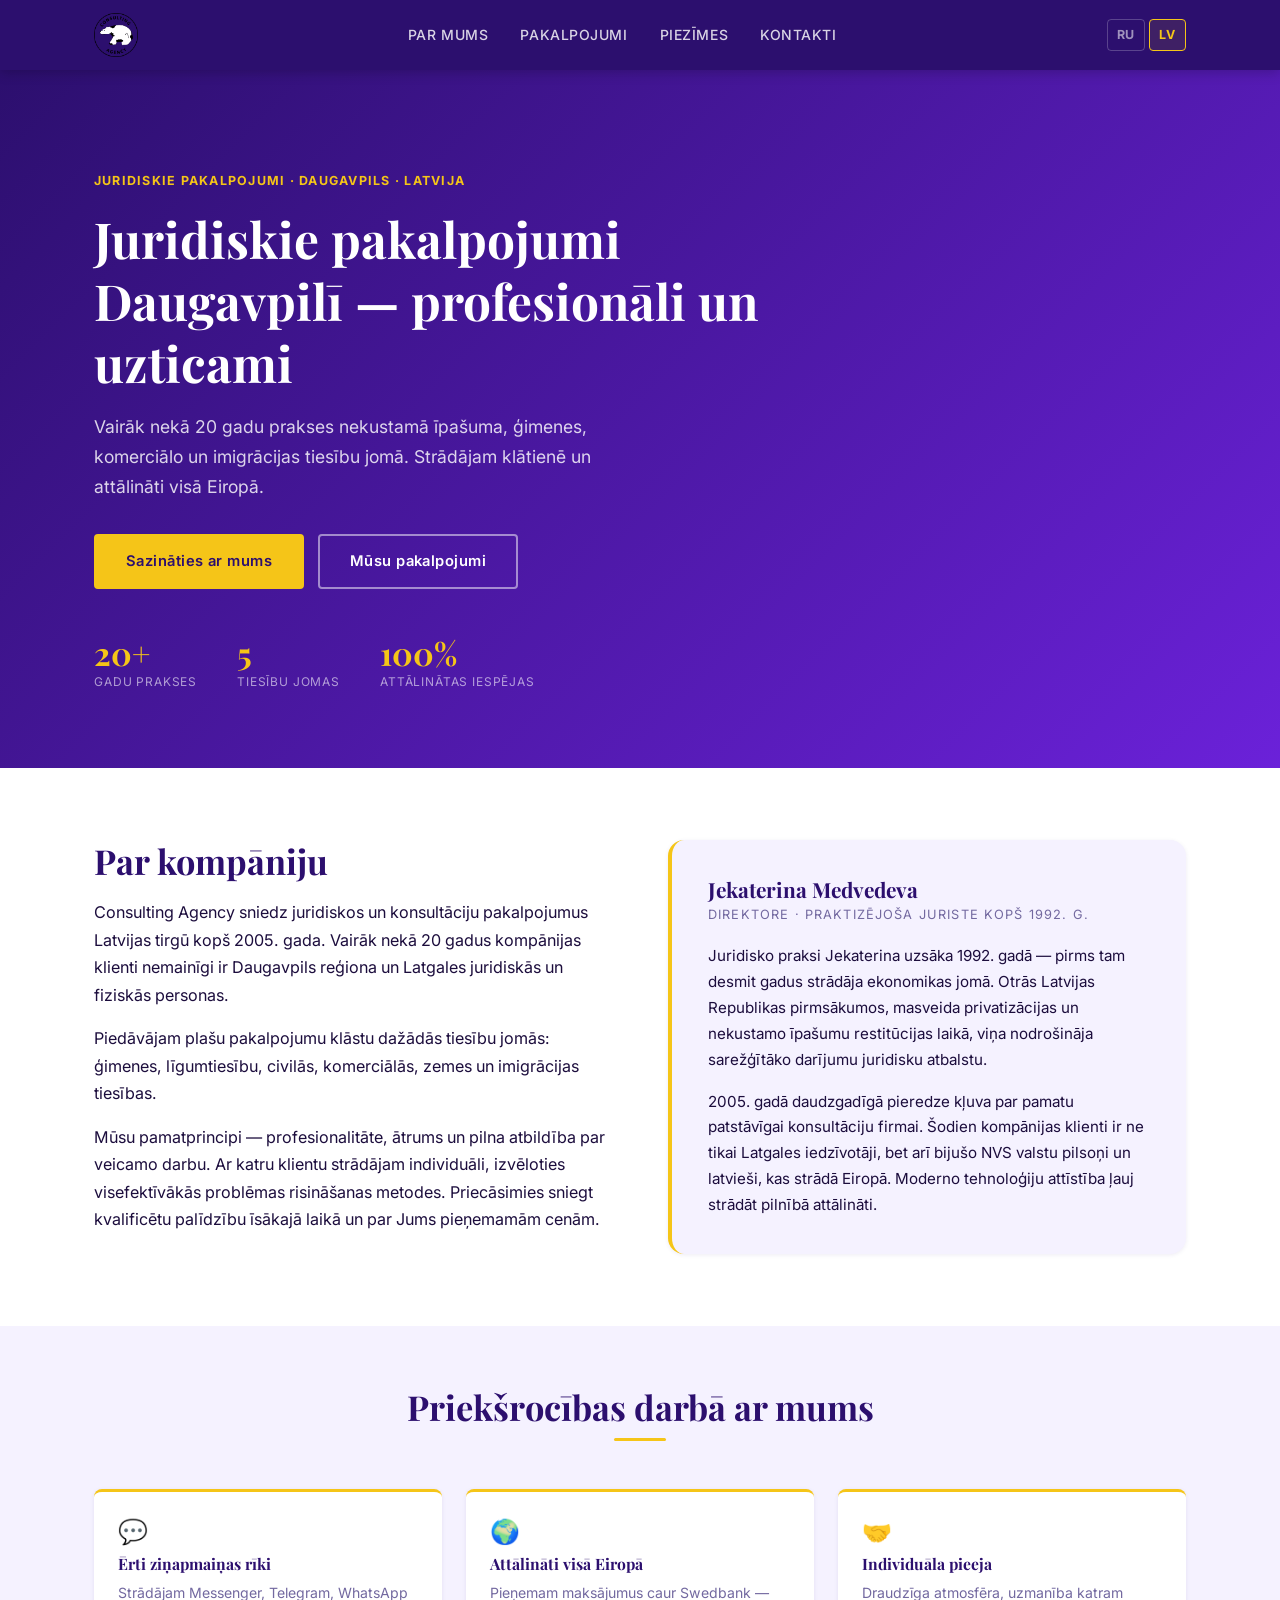
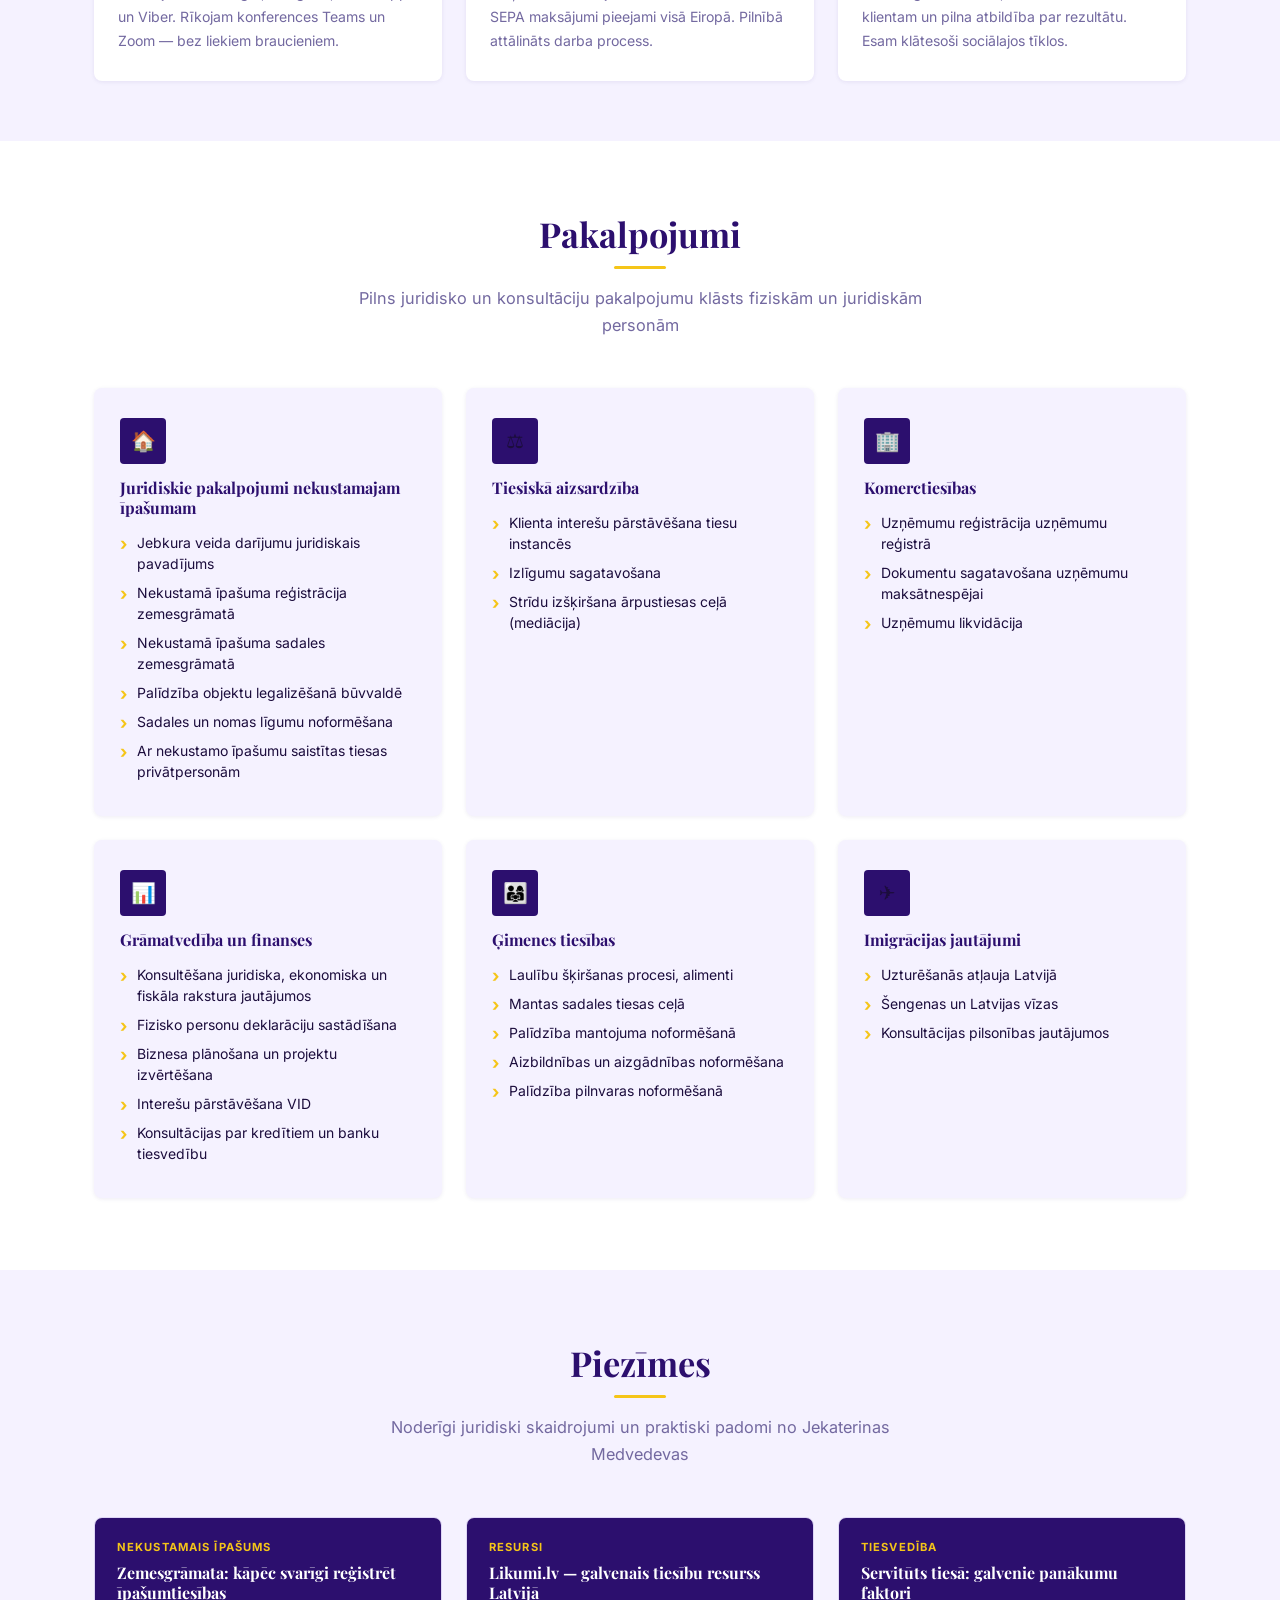
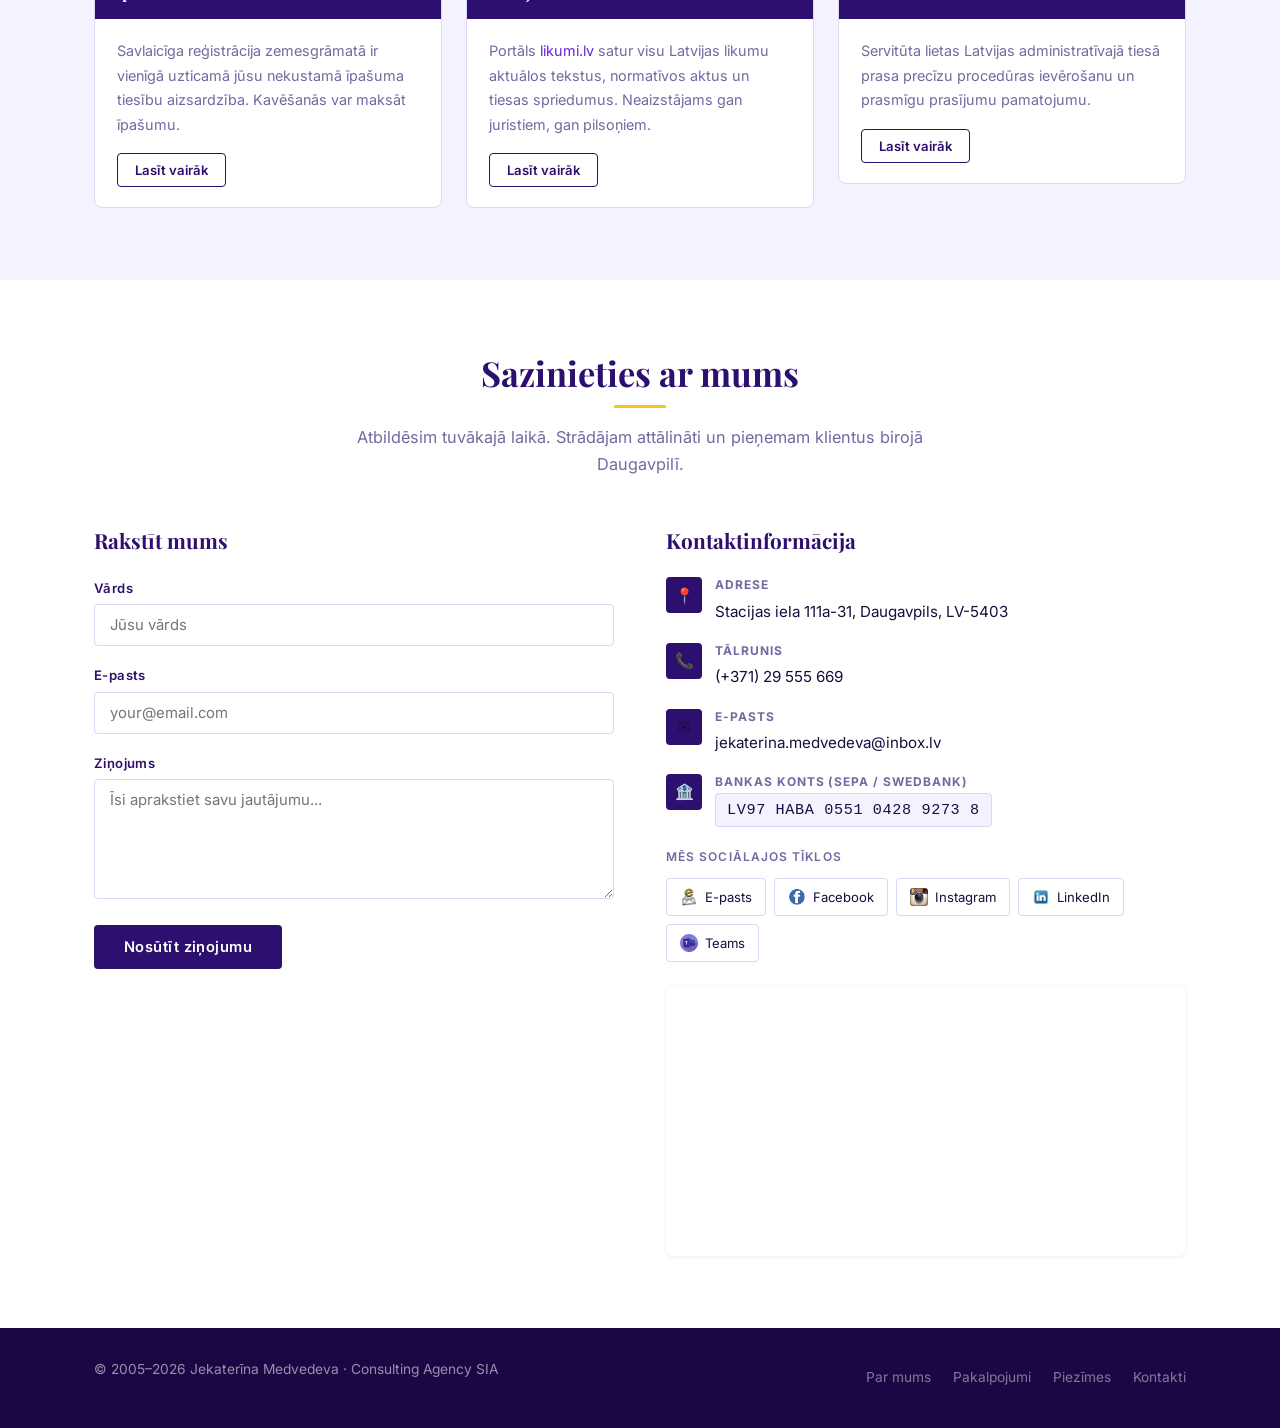
==== commit e54537da: "reworked website entirely, added seo optimization" ====
--- a/index-LV.html
+++ b/index-LV.html
@@ -1,286 +1,485 @@
-<!-- The Latvian version of website -->
-<html>
-    <head>
-        <meta charset="utf-8">
-        <meta name = "viewport" content = "width=device-width, initial-scale=1">
-        <link rel="stylesheet" href="https://maxcdn.bootstrapcdn.com/bootstrap/3.3.7/css/bootstrap.min.css">
-        <link rel="stylesheet" href="https://maxcdn.bootstrapcdn.com/font-awesome/4.7.0/css/font-awesome.min.css">
-        <script async src="https://www.googletagmanager.com/gtag/js?id=UA-121857304-1"></script>
-        <script>
-        window.dataLayer = window.dataLayer || [];
-        function gtag(){dataLayer.push(arguments);}
-        gtag('js', new Date());
-
-        gtag('config', 'UA-121857304-1');
-        </script>
-        <meta http-equiv="content-type" content="text/html; charset=utf-8" />
-        <meta name="viewport" content="width-device-width, initial-scale=1.0"/>
-        <meta http-equiv="X-UA-Compatible" content="IE=edge">
-        <title>Consulting Agency - juridiskie pakalpojumi Daugavpilī un Latvijā</title>
-        <meta name="keywords" content="юридические услуги в Даугавпилсе Латвии Риге, юрист юридическая практика в Даугавпилсе Латвии Риге,вид на жительство в Латвии,шенгенские визы, латвийские визы" />
-        <meta name="description" content="юридические услуги в Даугавпилсе Латвии Риге, юрист юридическая практика в Даугавпилсе Латвии Риге,вид на жительство в Латвии, шенгенские визы, латвийские визы" />
-        <link rel="shortcut icon" href="images/favicon.ico" type="image/x-icon">
-        <link rel="stylesheet" type="text/css" href="styles.css">
-    </head>
-    <body> 
-        <header>
-            <div class="container">
-                <nav>
-                    <ul class="nav nav-pills">
-                        <li role="presentation"><a href="#articles">Piezīmes</a></li>
-                        <li role="presentation"><a href="#services">Pakalpojumi</a></li>
-                        <li role="presentation"><a href="#contacts">Kontaktdati</a></li>
-                    </ul>
-                </nav>
-                <div class="row">
-                    <div class="col-md-6">
-                        <div class="logo">
-                            <a href="index.html"><img src="images/logo.png" width="100px" alt="logo"></a>
-                        </div>
-                    </div>
-                    <div class="col-md-6">
-                        <div class="language">
-                            <a href="index.html"><img src="images/rus.png" alt="RU"></a>
-                            <a href="index-LV.html"><img src="images/lat.png" alt="LV"></a>
-                        </div>
-                    </div>
-                </div>
-        </header>
-        <div class="container">
-            <div class="row">
-                <div class="col-md-12">
-                    <h1>Consulting Agency</h1>
-                    <p> Kompānija, kas sniedz juridiskos un konsultāciju pakalpojumus Latvijas tirgū kopš 2005. gada. Tās klienti jau kā vairāk nekā 20 gadus nemainīgi ir Daugavpils reģiona un Latgales juridiskās un fiziskās personas.
-                    Consulting Agency piedāvā plašu pakalpojumu klāstu dažādās tiesību jomās, tostarp ģimenes, līgumtiesību, civilās, komerciālās, zemes un imigrācijas tiesību jomās.
-                    Mūsu darbības pamatprincipi ir – profesionalitāte, ātrums, un, kas nav mazsvarīgi – atbildība par veicamo darbu.
-                    Ar katru klientu darbu veicam individuāli, izvēloties efektīvākās problēmas risināšanas metodes.
-                    Mēs priecāsimies sniegt Jums kvalificētu palīdzību visīsākajā laikā un par Jums pieņemamām cenām.
-                    </p>
-                    <h3>Nedaudz par ekspertu:</h3>
-                    <p> kompānijas direktore Jekaterina Medvedeva juridisko praksi sāka jau 1992. gadā, bet līdz tam laikam, desmit gadu garumā strādāja ekonomikas jomā. Otrās Latvijas Republikas pirmsākumos, kad zemes gabalus un nekustamos īpašumus atdeva bijušajiem īpašniekiem, rūpniecībā apgriezienus uzņēma privatizācija, bet valstī notika liels skaits nekustamā īpašuma pirkšanas un pārdošanas darījumu - tika pieprasīts šo procesu juridiskais nodrošinājums. 2005. gadā šī nenovērtējamā ilggadējā pieredze un profesionālās iemaņas noderēja, dibinot savu juridisko un konsultāciju pakalpojumu un konsultāciju firmu. Firmas darbības procesā tika uzkrāta papildu pieredze, izejot no grūti atrisināmām juridiskām situācijām. Moderno informācijas tehnoloģiju attīstība ļauj mums sniegt pakalpojumus saviem klientiem no attāluma, t.i., interaktīvi.
-                    Šodien firmas pastāvīgajiem klientiem pievienojās klienti no bijušajām NVS valstīm un Latvijas pilsoņi, kas šobrīd strādā Eiropā.
-                    </p>
-                    <h3>Priekšrocības darbā ar mums:</h3>
-                    <p> Sētā ir XXI gadsimta 23. gads un mēs to ļoti labi saprotam, tāpēc organizējām darbu tā, ka nav nekādu problēmu izmantot Messenger, Telegram, WhatsApp un Viber, kā arī koferences Teams un Zoom.
-                    Jūs esat tālu un nevarat atbraukt? Nav problēma - mēs pieņemam samaksu ar Swedbank starpniecību (SEPA maksājumi pieejami visā Eiropā), kā arī varam organizēt pilnībā attālinātu darba procesu.
-                    Esam klāt sociālajos tīklos, tāpēc jebkuras jūsu atsauksmes droši tiks ņemtas vērā un ņemtas vērā.
-                    Un vispār, atmosfēra mums ir ārkārtīgi draudzīga, uzrunājiet un mēs jums darīsim visu, kas mūsu spēkos un vēl vairāk.
-                    </p>
-                </div>
-            </div>
-            <div class="row" id="services">
-                <div class="col-md-12">
-                    <h2>Pakalpojumi</h2>
-                </div>
-            </div>
-            <div class="row">
-                <div class="col-md-4">
-                    <h3>Juridiskās konsultācijas ar nekustamo īpašumu</h3>
-                    <ul>
-                        <li>Jebkura veida darījumu juridiskais pavadījums;</li>
-                        <li>Nekustamā īpašuma objektu reģistrācija zemesgrāmatās;</li>
-                        <li>Jebkuras nekustamā īpašuma sadales Zemesgrāmatā;</li>
-                        <li>Palīdzība klientam objektu legalizēšanā būvvaldē;</li>
-                        <li>Nekustamā īpašuma sadales līgumu noformēšana;</li>
-                        <li>Nomas līgumu noformēšana;</li>
-                        <li>Ar nekustamo īpašumu saistītas Tiesas privātpersonām</li>
-                    </ul>
-                </div>
-                <div class="col-md-4">
-                    <h3>Tiesiskā aizsardzība</h3>
-                    <ul>
-                        <li>Klienta interešu pārstāvēšana tiesu instancēs;</li>
-                        <li>Izlīgumu sagatavošana;</li>
-                        <li>Strīdu izšķiršana starp pusēm, nevēršoties tiesu instancēs (mediācija);</li>
-                    </ul>
-                </div>
-                <div class="col-md-4">
-                    <h3>Komerctiesības</h3>
-                    <ul>
-                        <li>Uzņēmumu reģistrācija uzņēmumu reģistrā;</li>
-                        <li>Dokumentu sagatavošana uzņēmumu maksātnespējai;</li>
-                        <li>Uzņēmumu slēgšana;</li>
-                    </ul>
-                </div>
-            </div>
-            <div class="row">
-                <div class="col-md-4">
-                    <h3>Grāmatvedība un finanses</h3>
-                    <ul>
-                        <li>Konsultēšana juridiska, ekonomiska un fiskāla rakstura jautājumos;</li>
-                        <li>Fizisko personu deklarāciju sastādīšana;</li>
-                        <li>Biznesa plānošana;</li>
-                        <li>Biznesa projektu izvērtēšana;</li>
-                        <li>Interešu pārstāvēšana VID;</li>
-                        <li>Konsultācijas par kredītiem un tiesvedību ar banku;</li>
-                    </ul>
-                </div>
-
-
-                <div class="col-md-4">
-                    <h3>Ģimenes tiesības</h3>
-                    <ul>
-                        <li>Laulību šķiršanas procesi, alimenti;</li>
-                        <li>Mantas sadaļas tiesas ceļā;</li>
-                        <li>Palīdzība mantojuma noformēšanā;</li>
-                        <li>Palīdzību aizbildnības un aizgādnības noformēšanā;</li>
-                        <li>Palīdzība pilnvaras noformēšanā;</li>
-                    </ul>
-                </div>
-
-                    </ul>
-                </div>
-            </div>
-        </div>
-        <div class="container" id="contacts">
-            <div class="row">
-                <div class="col-md-12">
-                    <h2>Jautā mums</h2>
-                </div>
-            </div>
-            <div class="row">
-                <div class="col-md-6">
-                    </script>
-                    <form action="mailto:jekaterina.medvedeva@inbox.lv" method="post" enctype="text/plain">
-                        <div class="form-group">
-                            <label for="name">Vārds</label>
-                            <input type="text" class="form-control" id="name" name="name" placeholder="Ivadiet vārdu">
-                        </div>
-                        <div class="form-group">
-                            <label for="email">Email</label>
-                            <input type="email" class="form-control" id="email" name="email" placeholder="Ievadiet email">
-                        </div>
-                        <div class="form-group">
-                            <label for="message">Ziņojums</label>
-                            <textarea class="form-control" id="message" name="message" rows="3"></textarea>
-                        </div>
-                        <button type="submit" class="btn btn-primary">Aizsūtīt</button>
-                    </form>
-                </div>
-
-                <div class="col-md-6">
-                    <h3>Adrese</h3>
-                    <p>Stacijas iela 111a-31<br>Daugavpils, Latvija, LV -5403</p>
-                    <p> <iframe width="100%" height="500px" frameborder="0" style="border:0" src="https://www.google.com/maps/embed/v1/place?q=111a%20Stacijas%20iela%2C%20Daugavpils%2C%20Daugavpils%20pils%C4%93ta%2C%20Latvijas%20Republika&key=AIzaSyC8jxQRJgV495TNDoHPRyB67vsFvUe_HB4"></iframe><br /><small></p>
-                    <h3>Telefona numurs</h3>
-                    <p>(+371) 29 555 669</p>
-                    <h3>Email</h3>
-                    <p>jekaterina.medvedeva@inbox.lv</p>
-                    <h3>Bankas konts</h3>
-                    <p>LV97HABA0551042892738</p>
-
-                    <h3>Sociālie tīkli</h3>
-                    <div class="col-md-1">
-                        <a href="mailto:jekaterina.medvedeva@inbox.lv"> 
-                            <img src="images/emailanim.gif" width="30px" alt="mail">
-                        </a>
-                    </div>
-                    <div class="col-md-1">
-                        <a href="https://www.facebook.com/SIAConsultingAgency">
-                            <img src="images/facebook.png" width="30px" alt="facebook">
-                        </a>
-                    </div>
-                    <div class="col-md-1">
-                        <a href="https://www.instagram.com/consulting.agency.d/">
-                            <img src="images/instagram.png" width="30px" alt="instagram">
-                        </a>
-                    </div>
-                    <div class="col-md-1">
-                        <a href="https://www.linkedin.com/company/sia-consulting-agency/">
-                            <img src="images/linkedin.png" width="30px" alt="linkedin">
-                        </a>
-                    </div>
-                    <div class="col-md-1">
-                        <!-- teams -->
-                        <a href="https://teams.live.com/l/invite/FEA9JTDmdErSVDOwAM">
-                            <img src="images/teams.png" width="30px" alt="teams">
-                        </a>
-                    </div>
-                    
-                </div>
-            </div>
-            <div class="row">
-
-            </div>  
-        </div>
-        <section class="articles" id="articles">
-            <div class="container">
-                <div class="row">
-                    <div class="col-md-12">
-                        <h2>Piezīmes</h2>
-                    </div>
-                </div>
-                <div class="row">
-                    <div class="col-md-12">
-                        <div class="article">
-                            <h3>Zemesgrāmata</h3>
-                            <p><em>Katru dienu daudzi latvieši vēršas zemesgrāmatā  valsts nekustamo īpašumu reģistrā, lai  noliegtu savas tiesības uz nekustamo īpašumu. Tiesības uz nekustamo īpašumu  var iegūt dāvinājuma rezultātā, māju, dzīvokļu un zemes pārdošanas  pirkšanas , kā arī iestājoties mantojumā. Ja cilvēkam nepieciešams, tad viņš var nostiprināt un  lietošanas tiesības, t.s. īri vai īri, jebkurus servitūtus, valsts  zemesgrāmatu reģistrā. Prasījuma veidā valsts zemesgrāmatu reģistrā laikus iesniegtās ziņas pasargā nekustamā īpašuma valdītāju no nepatikšanām un ļauj viņam veikt turpmāk  jebkādas darbības ar savu nekustamo īpašumu</em><strong>.</strong></p>
-                            <p>Ja cilvēks nav iesniedzis lūgumu  valsts zemesgrāmatu reģistrā, lai nostiprinātu savas tiesības uz nekustamo īpašumu, viņš ne tikai  nevarēs veikt darījumus turpmāk ar savu īpašumu, bet arī  var kļūt par krāpšanas upuri.</p>
-                            <p>Šādi stāsti gadās arī šodien, reti, bet gadās, īpaši Rīgā, lai gan arī Daugavpilī manā praksē ir bijis šāds gadījums:  cilvēks nopirka māju ar zemi, zemes gabals bija jāsadala. Tomēr visi šie darbi prasīja naudas ieguldījumus, dabiski, tam brīdim trūkstot naudas resursiem,  viņš šos darbus  atlicis,  ne daudz, bet uz 10 gadiem, lēkājot, ka viņam viņa īpašumus neatņems. Pēc desmit gadiem atnāca jauns saimnieks un piešķīra dokumentus savam nekustamajam īpašumam.  vai vēl gadījums: cilvēks iegādājies dzīvokli, bet atkal vai nu naudas pietrūcis, lai samaksātu nodevu, vai arī kādi citi iemesli traucējuši visu pabeigt un iegūtās īpašumtiesības reģistrēt valsts zemesgrāmatu reģistrā. Pēc dažiem  mēnešiem pircējs tomēr ieradās Zemesgrāmatas nodaļā un &amp;hellip; noskaidroja, ka dzīvoklis pārdots atkārtoti. Vai tas ir iespējams? Pilnīgi iespējams! Jo nekustamā īpašuma īpašnieks uz likuma pamata ir cilvēks, kura tiesības reģistrētas valsts zemesgrāmatu reģistrā. Iepriekšējais saimnieks izmantoja  pircēja neizdarību un guva  dubultus ienākumus.</p>
-                            <p>Tas nenotiks, ja Latvijas iedzīvotāji savlaicīgi reģistrēs valsts zemesgrāmatu reģistrā īpašuma tiesības uz savu nekustamo īpašumu.</p>
-             
-                            <p>Atgādināsim: valsts zemesgrāmatu reģistrā var izdarīt arī citus ierakstus un apgrūtinājumus, kas attiecas uz nekustamo īpašumu. Piemēram, pēc īpašnieka piekrišanas zemesgrāmatā var ierakstīt dzīvokļa īres līgumu un tad  trešās personas (piemēram, potenciālie dzīvokļa pircēji vai bankas) redz, ka dzīvokli apgrūtina likumīgā īrnieka klātbūtne. Šādā gadījumā īrnieks ir droši aizsargāts pret prettiesisku izlikšanu.</p>
-                            <p>Tāpat valsts zemesgrāmatu  reģistrā var reģistrēt atzīmi par nodrošinājumu un mūža dzīvošanu dzīvoklī vai mājā. Tas tiek darīts pēc tiesas sprieduma konfliktsituācijās vai pēc pušu abpusējas vēlēšanās, pamatojoties uz līgumu. Man praksē ir bijis gadījums: sieviete savam dēlam uzdāvinājusi nekustamo īpašumu ar nosacījumu, ka viņai ir tiesības tajā dzīvot un viņš nav tiesīgs to dāvināt vai kā citādi atsavināt līdz viņas nāvei, bet šo ierakstu nav reģistrējis kā atzīmi valsts zemesgrāmatu reģistrā. Pēkšņi dēls nomirst, mantojumu pārņem vedekla ar bērniem. Protams, izdevās sakārtot šo lietu un tomēr reģistrēt šo atzīmi  valsts zemesgrāmatu reģistrā bez iztiesāšanas, bet, ja nebūtu vedeklas godaprāta, tad šīs lietas sekas nevarētu paredzēt.</p>                  
-                            <p>Vārdu sakot, nepametīsim novārtā zemesgrāmatu, tā mums var palīdzēt  daudzās neordinārās situācijās.</p>
-                            <p><strong>Zemesgrāmatu valsts reģistra funkcijas.</strong></p>
-                            <p>Tas ir publisks valsts  reģistrs (datubāze), kurā apkopota un apstrādāta visa informācija par nekustamo mantu un tās īpašniekiem. Piemēram, valsts zemesgrāmatu reģistrā                           ieraksta visas  nepieciešamās ziņas par izmaiņām, kas notikušas ar atsevišķi paņemto nekustamo mantu tās izmantošanas, valdījuma un īpašuma maiņas rezultātā. Tas nozīmē, ka valsts zemesgrāmatu  reģistrā parādās tiesības uz jaunu īpašnieku nekustamā īpašuma pārdošanas gadījumā, atzīmes par nomu vai īri, servitūtu, ja nekustamais īpašums bijis iznomāts vai īrēts vai noslēgts līgums par servitūta tiesībām, kā arī atzīmes par apgrūtinājumu, ja nekustamais īpašums ieķīlāts bankā, vai ir kādi citi apgrūtinājumu veidi, pamatojoties uz likumu, līgumu vai tiesu. Kopumā valsts zemesgrāmatu reģistrs izveidots, lai reģistrētu īpašuma tiesības uz nekustamo īpašumu.</p>                  
-                            <p><strong>Informācija par nekustamo īpašumu, ko saņem Zemesgrāmatu valsts reģistrā.</strong></p>
-                            <p>No valsts vienotās datorizētās zemesgrāmatu reģistra  sistēmas var saņemt  informāciju par visiem valsts zemesgrāmatu reģistrā reģistrētajiem nekustamā īpašuma                          objektiem Latvijas Republikas teritorijā.</p>
-                            <p>Interesējošo informāciju var iegūt šeit <em>(<a href="http://www.zemesgramata.lv/" target="_blank">www.zemesgramata.lv</a>)</em>.</p>
-                            <p>Informācijas saņemšanas gadījumā konkrēti jānorāda folijas numurs vai nekustamā īpašuma kadastra numurs, vai  nosaukums un mantas adrese.</p>
-                            <p>No valsts vienotā datorizētā zemesgrāmatu reģistra izplatīšanas sistēmas var saņemt šādu informāciju:</p>                  
-                            <p>■ zemesgrāmatas nodalījuma izrakstu;</p>
-                            <p>■ mutisks apliecinājums par mantas reģistrāciju;</p>
-                            <p>■ ierobežotas pieejamības informāciju;</p>
-                            <p>■ koplietošanas datu apstrādes rezultāti;</p>
-                            <p>■ īpaši pasūtītas datu apstrādes rezultāti;</p>
-                            <p>■ vispārīgu informāciju.</p>           
-                            <p>Ziņas, kuras izsniedz no valsts vienotā datorizētā zemesgrāmatu reģistra, sagatavo un piegādā klientiem, pamatojoties uz informāciju, kas glabājas datubāzē. Šajā gadījumā  klienti var saņemt informāciju par pieņemtajiem un autorizētajiem zemesgrāmatu nodaļu tiesnešu lēmumiem, kā arī par uzsāktajiem, bet vēl nepabeigtajiem tiesību nostiprinājumiem.</p>
-                            <p>Nekustamā īpašuma valdītājs var saņemt jebkuru informāciju, kas attiecas uz viņam  piederošo nekustamo īpašumu un ja tas ir reģistrēts valsts zemesgrāmatu reģistra datubāzē.</p>
-                            <p>Trešā persona var saņemt informāciju par visiem valsts zemesgrāmatu reģistrā  nekustamā īpašuma objektiem Latvijas Republikas teritorijā. Taču informāciju par nekustamā īpašuma objektu īpašnieku, noslēgtajiem darījumiem un apgrūtinājumiem var iegūt tikai pats objekta saimnieks vai personas, kurām ir īpašuma tiesības uz nekustamo īpašumu. Pārējie lūdzēji šādas ziņas var saņemt tikai ar tiesas spriedumu.</p>
-                            <p><strong>Datu reģistrācijas izmaksas valsts zemesgrāmatu reģistrā.</strong></p>                  
-                            <p> īpašuma objektu reģistrāciju valsts zemesgrāmatu  reģistrā vērtē dažādi un  tieši atkarīga no ierakstāmo datu rakstura, no paša objekta vērtības un darījuma dalībnieku radniecības pakāpes. Tā, reģistrējot jebkurus darījuma līgumus, arī dāvinājumu un pirkumu,   starp tuviem radiniekiem būs jāsamaksā 0,5% no dāvinātā vai pārdotā  nekustamā īpašuma vērtības, dāvinājuma gadījumā  ne mazāk kā 0,5% no šī nekustamā īpašuma kadastrālās vērtības, pirkšanas un pārdošanas gadījumā ne mazāk kā 0,5% no lielākās vērtības (tiek izskatīta  kadastrālā vērtība un pārdošanas cena) un, ja tomēr līdzīgi darījumi  notiek starp svešiem cilvēkiem, tad nodevas apmērs dāvinot būs jau 3%, bet pērkot-pārdodot  1.5%.</p>                 
-                            <p>Zemesgrāmatu darbinieki darbojas, pamatojoties uz &amp;laquo; noteikumiem par valsts nodevu par &amp;scaron; uma tiesību un ķīlas tiesību nostiprināšanu &amp;scaron; anu zemesgrāmatā, ar kuriem var iepazīties iepriekš šeit <em><u><a href="https://likumi.lv/doc.php?id=200087">Likumi.lv</a></u></em>.</p>
-                            <p>Tāpat vienmēr var izmantot kalkulatoru zemesgrāmatas mājas lapā:  <em><u><a href="https://www.zemesgramata.lv/saturs/lv/9-1-1">zemesgramata.lv</a></u></em><em>)</em>.</p>
-                            <p>Valsts un kancelejas nodeva jāsamaksā, izmantojot rekvizītus valsts zemesgrāmatu reģistra mājas lapā.</p>
-                            <p>Skatīt šeit: <em><u><a href="https://www.zemesgramata.lv/saturs/lv/10-6-6">zemesgramata.lv</a></u></em></p>
-                        </div>
-                    </div>
-                    <div class="col-md-12">                       
-                        <div class="article">
-                            <h3>Likumi.lv - lietderīgais resurss Latvijas likumdošanā</h3>
-                            <p>Latvijas likumu mājaslapa varētu būt ļoti noderīga juristiem, advokātiem un citiem profesionāļiem, kas strādā ar Latvijas likumiem. Mājas lapā atrodamas vissvaigākās versijas likumos, kas reglamentē dažādas dzīves jomas Latvijā, kā arī informācija par normatīvajiem aktiem un tiesu spriedumiem, kas varētu būt noderīgi darbā. Mājaslapa varētu būt noderīga arī parastiem pilsoņiem, kuri vēlas uzzināt vairāk par likumiem un tiesībām, kas regulē viņu dzīvi Latvijā.</p>
-                            <p>Likumi.lv pieejams šeit: <em><u><a href="https://likumi.lv/">likumi.lv</a></u></em></p>    
-                        </div>
-                    </div>
-                    <div class="col-md-12">                       
-                        <div class="article">
-                            <h3>Servitūts tiesā</h3>
-                            <p>Galvenie panākumu marķieri Latvijas Administratīvajā servitūta tiesā ir:</p>
-                            <ol>
-                                <li>Precīza procedūras ievērošana: svarīgi precīzi ievērot visas procedūras, kas paredzētas Latvijas likumdošanā, lai izvairītos no atteikuma izskatīt lietu.</li>
-                                <li>Prasības pareizais pamatojums: pareizi jāpamato savas prasības un jāiesniedz pierādījumi savas prasības atbalstam.</li>
-                                <li>Pareizās tiesas izvēle: jāņem vērā, ka dažādas tiesas nodarbojas ar dažādu veidu lietām, tāpēc svarīgi izvēlēties to tiesu, kurai ir kompetence izskatīt servitūta lietu.</li>
-                                <li>Jurista palīdzība: Ja nepieciešams, var būt noderīgi piesaistīt jurista pakalpojumus, lai saņemtu profesionālu palīdzību strīda risināšanā.</li>
-                            </ol>                      
-                        </div>
-                    </div>
-                </div>
-            </div>
-        </section>
-
-        <footer>
-            <div class="container">
-                <div class="row">
-                    <div class="col-md-12">
-                        <p>© 2013-2023 Jekaterīna Medvedeva</p>
-                    </div>
-                </div>
-            </div>
-        </footer>
-        <script src="https://ajax.googleapis.com/ajax/libs/jquery/1.12.4/jquery.min.js"></script>
-        <script src="js/bootstrap.min.js"></script>
-        <script src="js/script.js"></script>
-    </body>
-
+﻿<!DOCTYPE html>
+<html lang="lv">
+<head>
+  <meta charset="utf-8">
+  <meta name="viewport" content="width=device-width, initial-scale=1.0">
+  <meta http-equiv="X-UA-Compatible" content="IE=edge">
+
+  <!-- === Galvenie SEO tagi === -->
+  <title>Juridiskie pakalpojumi Daugavpilī | Consulting Agency</title>
+  <meta name="description" content="Juridiskie pakalpojumi Daugavpilī kopš 2005. gada. Nekustamais īpašums, ģimenes tiesības, komerctiesības, imigrācija. Konsultācija attālināti visā Eiropā. ☎ +371 29 555 669">
+  <meta name="keywords" content="juridiskie pakalpojumi Daugavpils, jurists Daugavpilī, juridiskā konsultācija Daugavpils, jurists Latvija, juridiskā palīdzība Latgale, ģimenes tiesības Daugavpils, laulību šķiršana alimenti Latvija, mantojums Daugavpils, zemesgrāmata Latvija, nekustamā īpašuma reģistrācija Latvija, uzturēšanās atļauja Latvija, komerctiesības Latvija, uzņēmumu reģistrācija Latvija, jurists attālināti Eiropa">
+  <meta name="robots" content="index, follow, max-snippet:-1, max-image-preview:large, max-video-preview:-1">
+  <meta name="author" content="Jekaterina Medvedeva, Consulting Agency SIA">
+
+  <!-- === Canonical URL — aizstājiet ar īsto domēnu === -->
+  <link rel="canonical" href="https://consulting.lv/index-LV.html">
+
+  <!-- === Hreflang: divvalodu vietne === -->
+  <link rel="alternate" hreflang="ru" href="index.html">
+  <link rel="alternate" hreflang="lv" href="index-LV.html">
+  <link rel="alternate" hreflang="x-default" href="index.html">
+
+  <!-- === Ģeogrāfiskie meta tagi (lokālā meklēšana) === -->
+  <meta name="geo.region" content="LV-DGV">
+  <meta name="geo.placename" content="Daugavpils, Latvija">
+  <meta name="geo.position" content="55.8753;26.5357">
+  <meta name="ICBM" content="55.8753, 26.5357">
+
+  <!-- === Open Graph (Facebook, WhatsApp) === -->
+  <meta property="og:type" content="website">
+  <meta property="og:locale" content="lv_LV">
+  <meta property="og:locale:alternate" content="ru_RU">
+  <meta property="og:title" content="Juridiskie pakalpojumi Daugavpilī | Consulting Agency">
+  <meta property="og:description" content="Juridiskie pakalpojumi Daugavpilī kopš 2005. gada. Nekustamais īpašums, ģimenes tiesības, komerctiesības, imigrācija. Konsultācija attālināti visā Eiropā.">
+  <meta property="og:image" content="images/logo.png">
+  <meta property="og:site_name" content="Consulting Agency SIA">
+  <meta property="og:url" content="https://consulting.lv/index-LV.html">
+
+  <!-- === Favicon === -->
+  <link rel="shortcut icon" href="images/favicon.ico" type="image/x-icon">
+
+  <!-- === Fonti === -->
+  <link rel="preconnect" href="https://fonts.googleapis.com">
+  <link rel="preconnect" href="https://fonts.gstatic.com" crossorigin>
+  <link href="https://fonts.googleapis.com/css2?family=Inter:wght@400;500;600;700&family=Playfair+Display:wght@400;700&display=swap" rel="stylesheet">
+  <link rel="stylesheet" href="styles.css">
+
+  <!-- === JSON-LD: strukturētie dati Google (LocalBusiness + LegalService) === -->
+  <script type="application/ld+json">
+  {
+    "@context": "https://schema.org",
+    "@type": "LegalService",
+    "name": "Consulting Agency SIA",
+    "alternateName": ["Juridiskie pakalpojumi Daugavpils", "Jurists Daugavpilī"],
+    "description": "Juridiskie un konsultāciju pakalpojumi Daugavpilī un Latvijā kopš 2005. gada. Nekustamais īpašums, ģimenes tiesības, komerctiesības, imigrācija.",
+    "telephone": "+37129555669",
+    "email": "jekaterina.medvedeva@inbox.lv",
+    "address": {
+      "@type": "PostalAddress",
+      "streetAddress": "Stacijas iela 111a-31",
+      "addressLocality": "Daugavpils",
+      "postalCode": "LV-5403",
+      "addressCountry": "LV"
+    },
+    "geo": {
+      "@type": "GeoCoordinates",
+      "latitude": 55.8753,
+      "longitude": 26.5357
+    },
+    "areaServed": [
+      { "@type": "City", "name": "Daugavpils" },
+      { "@type": "AdministrativeArea", "name": "Latgale" },
+      { "@type": "Country", "name": "Latvia" }
+    ],
+    "employee": {
+      "@type": "Person",
+      "name": "Jekaterina Medvedeva",
+      "jobTitle": "Jurists / Direktore"
+    },
+    "foundingDate": "2005",
+    "priceRange": "\u20ac\u20ac",
+    "openingHours": "Mo-Fr 09:00-18:00",
+    "sameAs": [
+      "https://www.facebook.com/SIAConsultingAgency",
+      "https://www.instagram.com/consulting.agency.d/",
+      "https://www.linkedin.com/company/sia-consulting-agency/"
+    ],
+    "hasOfferCatalog": {
+      "@type": "OfferCatalog",
+      "name": "Juridiskie pakalpojumi",
+      "itemListElement": [
+        { "@type": "Offer", "itemOffered": { "@type": "Service", "name": "Nekustamā īpašuma juridiskie pakalpojumi Daugavpilī" } },
+        { "@type": "Offer", "itemOffered": { "@type": "Service", "name": "Tiesiskā aizsardzība un mediācija" } },
+        { "@type": "Offer", "itemOffered": { "@type": "Service", "name": "Komerctiesības un uzņēmumu reģistrācija" } },
+        { "@type": "Offer", "itemOffered": { "@type": "Service", "name": "Ģimenes tiesības: laulību šķiršana, alimenti, mantojums" } },
+        { "@type": "Offer", "itemOffered": { "@type": "Service", "name": "Uzturēšanās atļauja un imigrācija Latvijā" } }
+      ]
+    }
+  }
+  </script>
+
+  <!-- Google Analytics — TODO: nomainiet uz GA4 (G-XXXXXXXXXX) -->
+  <script async src="https://www.googletagmanager.com/gtag/js?id=UA-121857304-1"></script>
+  <script>
+    window.dataLayer = window.dataLayer || [];
+    function gtag(){dataLayer.push(arguments);}
+    gtag('js', new Date());
+    gtag('config', 'UA-121857304-1');
+  </script>
+</head>
+<body>
+
+  <!-- ===== HEADER ===== -->
+  <header class="site-header" role="banner">
+    <div class="header-inner">
+      <a href="index-LV.html" class="site-logo" aria-label="Consulting Agency — sākumlapa">
+        <img src="images/logo.png" alt="Consulting Agency">
+      </a>
+      <nav class="site-nav" id="siteNav" role="navigation" aria-label="Galvenā navigācija">
+        <a href="#about">Par mums</a>
+        <a href="#services">Pakalpojumi</a>
+        <a href="#articles">Piezīmes</a>
+        <a href="#contacts">Kontakti</a>
+      </nav>
+      <div class="lang-switcher" aria-label="Valoda">
+        <a href="index.html" hreflang="ru">RU</a>
+        <a href="index-LV.html" class="active" hreflang="lv" aria-current="page">LV</a>
+      </div>
+      <button class="nav-toggle" id="navToggle" aria-label="Atvērt izvēlni" aria-expanded="false">
+        <span></span><span></span><span></span>
+      </button>
+    </div>
+  </header>
+
+  <!-- ===== HERO ===== -->
+  <section class="hero" aria-label="Sveiciens">
+    <div class="container">
+      <div class="hero-content">
+        <span class="hero-eyebrow">Juridiskie pakalpojumi · Daugavpils · Latvija</span>
+        <h1>Juridiskie pakalpojumi Daugavpilī — profesionāli un uzticami</h1>
+        <p class="hero-tagline">Vairāk nekā 20 gadu prakses nekustamā īpašuma, ģimenes, komerciālo un imigrācijas tiesību jomā. Strādājam klātienē un attālināti visā Eiropā.</p>
+        <div class="hero-actions">
+          <a href="#contacts" class="btn btn-primary">Sazināties ar mums</a>
+          <a href="#services" class="btn btn-outline">Mūsu pakalpojumi</a>
+        </div>
+        <div class="hero-stats">
+          <div class="hero-stat">
+            <span class="hero-stat-num">20+</span>
+            <span class="hero-stat-label">gadu prakses</span>
+          </div>
+          <div class="hero-stat">
+            <span class="hero-stat-num">5</span>
+            <span class="hero-stat-label">tiesību jomas</span>
+          </div>
+          <div class="hero-stat">
+            <span class="hero-stat-num">100%</span>
+            <span class="hero-stat-label">attālinātas iespējas</span>
+          </div>
+        </div>
+      </div>
+    </div>
+  </section>
+
+  <!-- ===== ABOUT ===== -->
+  <section class="about" id="about">
+    <div class="container">
+      <div class="about-grid">
+        <div class="about-text">
+          <h2>Par kompāniju</h2>
+          <p>Consulting Agency sniedz juridiskos un konsultāciju pakalpojumus Latvijas tirgū kopš 2005. gada. Vairāk nekā 20 gadus kompānijas klienti nemainīgi ir Daugavpils reģiona un Latgales juridiskās un fiziskās personas.</p>
+          <p>Piedāvājam plašu pakalpojumu klāstu dažādās tiesību jomās: ģimenes, līgumtiesību, civilās, komerciālās, zemes un imigrācijas tiesības.</p>
+          <p>Mūsu pamatprincipi — profesionalitāte, ātrums un pilna atbildība par veicamo darbu. Ar katru klientu strādājam individuāli, izvēloties visefektīvākās problēmas risināšanas metodes. Priecāsimies sniegt kvalificētu palīdzību īsākajā laikā un par Jums pieņemamām cenām.</p>
+        </div>
+        <aside>
+          <div class="expert-card">
+            <h3>Jekaterina Medvedeva</h3>
+            <span class="expert-role">Direktore · Praktizējoša juriste kopš 1992. g.</span>
+            <p>Juridisko praksi Jekaterina uzsāka 1992. gadā — pirms tam desmit gadus strādāja ekonomikas jomā. Otrās Latvijas Republikas pirmsākumos, masveida privatizācijas un nekustamo īpašumu restitūcijas laikā, viņa nodrošināja sarežģītāko darījumu juridisku atbalstu.</p>
+            <p style="margin-top:0.8rem;">2005. gadā daudzgadīgā pieredze kļuva par pamatu patstāvīgai konsultāciju firmai. Šodien kompānijas klienti ir ne tikai Latgales iedzīvotāji, bet arī bijušo NVS valstu pilsoņi un latvieši, kas strādā Eiropā. Moderno tehnoloģiju attīstība ļauj strādāt pilnībā attālināti.</p>
+          </div>
+        </aside>
+      </div>
+    </div>
+  </section>
+
+  <!-- ===== ADVANTAGES ===== -->
+  <section class="section-alt" id="advantages" style="padding:60px 0;">
+    <div class="container">
+      <div class="section-header">
+        <h2>Priekšrocības darbā ar mums</h2>
+        <div class="section-divider"></div>
+      </div>
+      <div class="advantages-grid">
+        <div class="advantage-card">
+          <div class="advantage-icon">💬</div>
+          <h3>Ērti ziņapmaiņas rīki</h3>
+          <p>Strādājam Messenger, Telegram, WhatsApp un Viber. Rīkojam konferences Teams un Zoom — bez liekiem braucieniem.</p>
+        </div>
+        <div class="advantage-card">
+          <div class="advantage-icon">🌍</div>
+          <h3>Attālināti visā Eiropā</h3>
+          <p>Pieņemam maksājumus caur Swedbank — SEPA maksājumi pieejami visā Eiropā. Pilnībā attālināts darba process.</p>
+        </div>
+        <div class="advantage-card">
+          <div class="advantage-icon">🤝</div>
+          <h3>Individuāla pieeja</h3>
+          <p>Draudzīga atmosfēra, uzmanība katram klientam un pilna atbildība par rezultātu. Esam klātesoši sociālajos tīklos.</p>
+        </div>
+      </div>
+    </div>
+  </section>
+
+  <!-- ===== SERVICES ===== -->
+  <section class="services" id="services">
+    <div class="container">
+      <div class="section-header">
+        <h2>Pakalpojumi</h2>
+        <div class="section-divider"></div>
+        <p>Pilns juridisko un konsultāciju pakalpojumu klāsts fiziskām un juridiskām personām</p>
+      </div>
+      <div class="services-grid">
+
+        <div class="service-card">
+          <div class="service-icon">🏠</div>
+          <h3>Juridiskie pakalpojumi nekustamajam īpašumam</h3>
+          <ul>
+            <li>Jebkura veida darījumu juridiskais pavadījums</li>
+            <li>Nekustamā īpašuma reģistrācija zemesgrāmatā</li>
+            <li>Nekustamā īpašuma sadales zemesgrāmatā</li>
+            <li>Palīdzība objektu legalizēšanā būvvaldē</li>
+            <li>Sadales un nomas līgumu noformēšana</li>
+            <li>Ar nekustamo īpašumu saistītas tiesas privātpersonām</li>
+          </ul>
+        </div>
+
+        <div class="service-card">
+          <div class="service-icon">⚖️</div>
+          <h3>Tiesiskā aizsardzība</h3>
+          <ul>
+            <li>Klienta interešu pārstāvēšana tiesu instancēs</li>
+            <li>Izlīgumu sagatavošana</li>
+            <li>Strīdu izšķiršana ārpustiesas ceļā (mediācija)</li>
+          </ul>
+        </div>
+
+        <div class="service-card">
+          <div class="service-icon">🏢</div>
+          <h3>Komerctiesības</h3>
+          <ul>
+            <li>Uzņēmumu reģistrācija uzņēmumu reģistrā</li>
+            <li>Dokumentu sagatavošana uzņēmumu maksātnespējai</li>
+            <li>Uzņēmumu likvidācija</li>
+          </ul>
+        </div>
+
+        <div class="service-card">
+          <div class="service-icon">📊</div>
+          <h3>Grāmatvedība un finanses</h3>
+          <ul>
+            <li>Konsultēšana juridiska, ekonomiska un fiskāla rakstura jautājumos</li>
+            <li>Fizisko personu deklarāciju sastādīšana</li>
+            <li>Biznesa plānošana un projektu izvērtēšana</li>
+            <li>Interešu pārstāvēšana VID</li>
+            <li>Konsultācijas par kredītiem un banku tiesvedību</li>
+          </ul>
+        </div>
+
+        <div class="service-card">
+          <div class="service-icon">👨‍👩‍👧</div>
+          <h3>Ģimenes tiesības</h3>
+          <ul>
+            <li>Laulību šķiršanas procesi, alimenti</li>
+            <li>Mantas sadales tiesas ceļā</li>
+            <li>Palīdzība mantojuma noformēšanā</li>
+            <li>Aizbildnības un aizgādnības noformēšana</li>
+            <li>Palīdzība pilnvaras noformēšanā</li>
+          </ul>
+        </div>
+
+        <div class="service-card">
+          <div class="service-icon">✈️</div>
+          <h3>Imigrācijas jautājumi</h3>
+          <ul>
+            <li>Uzturēšanās atļauja Latvijā</li>
+            <li>Šengenas un Latvijas vīzas</li>
+            <li>Konsultācijas pilsonības jautājumos</li>
+          </ul>
+        </div>
+
+      </div>
+    </div>
+  </section>
+
+  <!-- ===== ARTICLES =====
+       KĀ PIEVIENOT JAUNU PIEZĪMI:
+       1. Nokopējiet bloku <article class="article-card"> zemāk
+       2. Nomainiet tekstu .article-card-header (tāgs + virsraksts)
+       3. Aizpildiet .article-excerpt (1-2 teikumi)
+       4. Aizpildiet .article-full (pilns teksts — jebkurš HTML)
+       5. Saglabājiet failu. Gatavs!
+  -->
+  <section class="articles section-alt" id="articles">
+    <div class="container">
+      <div class="section-header">
+        <h2>Piezīmes</h2>
+        <div class="section-divider"></div>
+        <p>Noderīgi juridiski skaidrojumi un praktiski padomi no Jekaterinas Medvedevas</p>
+      </div>
+      <div class="articles-grid">
+
+        <!-- PIEZĪME 1 -->
+        <article class="article-card">
+          <div class="article-card-header">
+            <span class="article-tag">Nekustamais īpašums</span>
+            <h3>Zemesgrāmata: kāpēc svarīgi reģistrēt īpašumtiesības</h3>
+          </div>
+          <div class="article-card-body">
+            <p class="article-excerpt">Savlaicīga reģistrācija zemesgrāmatā ir vienīgā uzticamā jūsu nekustamā īpašuma tiesību aizsardzība. Kavēšanās var maksāt īpašumu.</p>
+            <div class="article-full">
+              <p>Katru dienu daudzi latvieši vēršas zemesgrāmatā — valsts nekustamo īpašumu reģistrā — lai nostiprinātu savas tiesības uz īpašumu. Tiesības var iegūt dāvinājuma, pirkuma vai mantojuma ceļā.</p>
+              <p>Ja cilvēks nav reģistrējis īpašumtiesības, viņš riskē ne tikai nespēt veikt darījumus, bet arī kļūt par krāpšanas upuri. No prakses: cilvēks nopirka māju ar zemi un atlika reģistrāciju uz 10 gadiem. Pēc desmit gadiem atnāca jauns saimnieks ar noformētiem dokumentiem. Vai cits gadījums — dzīvoklis tika pārdots atkārtoti, kamēr pircējs vilcinājās ar reģistrāciju.</p>
+              <p><strong>Ko vēl var ierakstīt zemesgrāmatā:</strong> nomas līgumu, atzīmi par mūža dzīvošanu, servitūtus, apgrūtinājumus. Visi šie ieraksti Jūs aizsargā pret trešajām personām.</p>
+              <p><strong>Reģistrācijas izmaksas:</strong> starp tuviem radiniekiem — 0,5% no objekta vērtības; starp svešiem — 3% dāvinājumam, 1,5% pirkumam.</p>
+              <p>Nodevu kalkulators: <a href="https://www.zemesgramata.lv/saturs/lv/9-1-1" target="_blank" rel="noopener">zemesgramata.lv</a>. Normatīvā bāze: <a href="https://likumi.lv/doc.php?id=200087" target="_blank" rel="noopener">Likumi.lv</a>.</p>
+            </div>
+            <button class="article-toggle" aria-expanded="false">Lasīt vairāk</button>
+          </div>
+        </article>
+
+        <!-- PIEZĪME 2 -->
+        <article class="article-card">
+          <div class="article-card-header">
+            <span class="article-tag">Resursi</span>
+            <h3>Likumi.lv — galvenais tiesību resurss Latvijā</h3>
+          </div>
+          <div class="article-card-body">
+            <p class="article-excerpt">Portāls <a href="https://likumi.lv/" target="_blank" rel="noopener">likumi.lv</a> satur visu Latvijas likumu aktuālos tekstus, normatīvos aktus un tiesas spriedumus. Neaizstājams gan juristiem, gan pilsoņiem.</p>
+            <div class="article-full">
+              <p>Latvijas likumu mājaslapa ir ļoti noderīga juristiem, advokātiem un citiem profesionāļiem, kas strādā ar Latvijas likumdošanu. Šeit atrodami visaktuālākie likumu teksti, kas reglamentē dažādas dzīves jomas Latvijā, kā arī normatīvie akti un tiesas spriedumi.</p>
+              <p>Mājaslapa ir noderīga arī parastiem pilsoņiem, kuri vēlas uzzināt par likumiem un tiesībām, kas regulē viņu dzīvi Latvijā. Visi teksti tiek atjaunināti reāllaikā, tiklīdz tiek izdarīti grozījumi.</p>
+              <p>Pieejams šeit: <a href="https://likumi.lv/" target="_blank" rel="noopener">likumi.lv</a></p>
+            </div>
+            <button class="article-toggle" aria-expanded="false">Lasīt vairāk</button>
+          </div>
+        </article>
+
+        <!-- PIEZĪME 3 -->
+        <article class="article-card">
+          <div class="article-card-header">
+            <span class="article-tag">Tiesvedība</span>
+            <h3>Servitūts tiesā: galvenie panākumu faktori</h3>
+          </div>
+          <div class="article-card-body">
+            <p class="article-excerpt">Servitūta lietas Latvijas administratīvajā tiesā prasa precīzu procedūras ievērošanu un prasmīgu prasījumu pamatojumu.</p>
+            <div class="article-full">
+              <p>Galvenie panākumu faktori Latvijas administratīvajā tiesā servitūta lietās:</p>
+              <ol>
+                <li><strong>Precīza procedūras ievērošana.</strong> Visas Latvijas likumdošanā paredzētās procedūras jāveic nevainojami, citādi tiesa var atteikt lietas izskatīšanu.</li>
+                <li><strong>Pareizs prasījuma pamatojums.</strong> Prasības jāformulē skaidri un jāpamato ar pierādījumiem.</li>
+                <li><strong>Kompetentās tiesas izvēle.</strong> Svarīgi izvēlēties tiesu, kurai ir pilnvaras izskatīt tieši šāda veida strīdus.</li>
+                <li><strong>Profesionāla juridiskā palīdzība.</strong> Kvalificēts juridiskais atbalsts būtiski palielina iespējas veiksmīgi atrisināt strīdu.</li>
+              </ol>
+            </div>
+            <button class="article-toggle" aria-expanded="false">Lasīt vairāk</button>
+          </div>
+        </article>
+
+      </div>
+    </div>
+  </section>
+
+  <!-- ===== CONTACTS ===== -->
+  <section class="contacts" id="contacts">
+    <div class="container">
+      <div class="section-header">
+        <h2>Sazinieties ar mums</h2>
+        <div class="section-divider"></div>
+        <p>Atbildēsim tuvākajā laikā. Strādājam attālināti un pieņemam klientus birojā Daugavpilī.</p>
+      </div>
+      <div class="contacts-grid">
+
+        <div class="contact-form-wrap">
+          <h3>Rakstīt mums</h3>
+          <form action="mailto:jekaterina.medvedeva@inbox.lv" method="post" enctype="text/plain">
+            <div class="form-group">
+              <label for="name">Vārds</label>
+              <input type="text" id="name" name="name" placeholder="Jūsu vārds" required autocomplete="name">
+            </div>
+            <div class="form-group">
+              <label for="email">E-pasts</label>
+              <input type="email" id="email" name="email" placeholder="your@email.com" required autocomplete="email">
+            </div>
+            <div class="form-group">
+              <label for="message">Ziņojums</label>
+              <textarea id="message" name="message" rows="5" placeholder="Īsi aprakstiet savu jautājumu..." required></textarea>
+            </div>
+            <button type="submit" class="btn-submit">Nosūtīt ziņojumu</button>
+          </form>
+        </div>
+
+        <div class="contact-info">
+          <h3>Kontaktinformācija</h3>
+          <div class="contact-info-list">
+            <div class="contact-info-item">
+              <div class="contact-info-icon">📍</div>
+              <div class="contact-info-body">
+                <strong>Adrese</strong>
+                <span>Stacijas iela 111a-31, Daugavpils, LV-5403</span>
+              </div>
+            </div>
+            <div class="contact-info-item">
+              <div class="contact-info-icon">📞</div>
+              <div class="contact-info-body">
+                <strong>Tālrunis</strong>
+                <a href="tel:+37129555669">(+371) 29 555 669</a>
+              </div>
+            </div>
+            <div class="contact-info-item">
+              <div class="contact-info-icon">✉️</div>
+              <div class="contact-info-body">
+                <strong>E-pasts</strong>
+                <a href="mailto:jekaterina.medvedeva@inbox.lv">jekaterina.medvedeva@inbox.lv</a>
+              </div>
+            </div>
+            <div class="contact-info-item">
+              <div class="contact-info-icon">🏦</div>
+              <div class="contact-info-body">
+                <strong>Bankas konts (SEPA / Swedbank)</strong>
+                <span class="iban-display">LV97 HABA 0551 0428 9273 8</span>
+              </div>
+            </div>
+          </div>
+
+          <span class="social-section-label">Mēs sociālajos tīklos</span>
+          <div class="social-links">
+            <a href="mailto:jekaterina.medvedeva@inbox.lv" class="social-link" aria-label="E-pasts">
+              <img src="images/emailanim.gif" alt=""> E-pasts
+            </a>
+            <a href="https://www.facebook.com/SIAConsultingAgency" class="social-link" target="_blank" rel="noopener noreferrer" aria-label="Facebook">
+              <img src="images/facebook.png" alt=""> Facebook
+            </a>
+            <a href="https://www.instagram.com/consulting.agency.d/" class="social-link" target="_blank" rel="noopener noreferrer" aria-label="Instagram">
+              <img src="images/instagram.png" alt=""> Instagram
+            </a>
+            <a href="https://www.linkedin.com/company/sia-consulting-agency/" class="social-link" target="_blank" rel="noopener noreferrer" aria-label="LinkedIn">
+              <img src="images/linkedin.png" alt=""> LinkedIn
+            </a>
+            <a href="https://teams.live.com/l/invite/FEA9JTDmdErSVDOwAM" class="social-link" target="_blank" rel="noopener noreferrer" aria-label="Microsoft Teams">
+              <img src="images/teams.png" alt=""> Teams
+            </a>
+          </div>
+
+          <div class="contact-map">
+            <iframe
+              src="https://www.google.com/maps/embed/v1/place?q=111a%20Stacijas%20iela%2C%20Daugavpils%2C%20Daugavpils%20pils%C4%93ta%2C%20Latvijas%20Republika&key=AIzaSyC8jxQRJgV495TNDoHPRyB67vsFvUe_HB4"
+              title="Consulting Agency biroja atrašanās vieta Daugavpilī"
+              allowfullscreen
+              loading="lazy"
+              referrerpolicy="no-referrer-when-downgrade">
+            </iframe>
+          </div>
+        </div>
+
+      </div>
+    </div>
+  </section>
+
+  <!-- ===== FOOTER ===== -->
+  <footer class="site-footer" role="contentinfo">
+    <div class="container">
+      <div class="footer-inner">
+        <p class="footer-copy">© 2005–2026 Jekaterīna Medvedeva · Consulting Agency SIA</p>
+        <nav class="footer-nav" aria-label="Kājenes navigācija">
+          <a href="#about">Par mums</a>
+          <a href="#services">Pakalpojumi</a>
+          <a href="#articles">Piezīmes</a>
+          <a href="#contacts">Kontakti</a>
+        </nav>
+      </div>
+    </div>
+  </footer>
+
+  <script src="articles.js"></script>
+</body>
 </html>
--- a/styles.css
+++ b/styles.css
@@ -0,0 +1,486 @@
+﻿/* ================================================
+   CONSULTING AGENCY — Modern Legal Website
+   styles.css
+   ================================================ */
+
+/* --- Custom Properties --- */
+:root {
+  --color-primary:     #2C0F6E;   /* deep royal purple  */
+  --color-primary-dk:  #1A0845;   /* darkest purple — header, footer */
+  --color-accent:      #F5C518;   /* golden yellow — highlights, CTAs */
+  --color-cta:         #6B21D9;   /* vivid medium purple — buttons, links */
+  --color-cta-hover:   #5415B8;   /* deeper vivid purple on hover */
+  --color-bg:          #FFFFFF;
+  --color-bg-alt:      #F5F2FF;   /* ultra-light lavender for alt sections */
+  --color-text:        #1C0D3D;   /* near-black purple for body copy */
+  --color-text-muted:  #7369A0;   /* muted purple-grey */
+  --color-border:      #DDD5F5;   /* soft lavender border */
+
+  --font-heading: 'Playfair Display', Georgia, serif;
+  --font-body:    'Inter', system-ui, -apple-system, sans-serif;
+
+  --radius-sm: 4px;
+  --radius-md: 8px;
+  --radius-lg: 16px;
+
+  --shadow-sm: 0 1px 4px rgba(44,15,110,0.08);
+  --shadow-md: 0 4px 16px rgba(44,15,110,0.13);
+  --shadow-lg: 0 8px 32px rgba(44,15,110,0.18);
+
+  --max-width:  1140px;
+  --nav-height: 70px;
+}
+
+/* --- Reset --- */
+*, *::before, *::after { box-sizing: border-box; margin: 0; padding: 0; }
+html { scroll-behavior: smooth; font-size: 16px; }
+body {
+  font-family: var(--font-body);
+  color: var(--color-text);
+  background: var(--color-bg);
+  line-height: 1.7;
+  -webkit-font-smoothing: antialiased;
+}
+img { max-width: 100%; height: auto; display: block; }
+a { color: var(--color-cta); text-decoration: none; transition: color 0.2s; }
+a:hover { color: var(--color-cta-hover); text-decoration: underline; }
+ul { list-style: none; }
+h1, h2, h3, h4 {
+  font-family: var(--font-heading);
+  color: var(--color-primary);
+  line-height: 1.25;
+}
+h1 { font-size: clamp(1.9rem, 5vw, 3.1rem); }
+h2 { font-size: clamp(1.45rem, 3.5vw, 2.15rem); margin-bottom: 1rem; }
+h3 { font-size: clamp(1.05rem, 2.5vw, 1.3rem); margin-bottom: 0.65rem; }
+p { margin-bottom: 1rem; }
+p:last-child { margin-bottom: 0; }
+
+/* --- Layout --- */
+.container {
+  width: 100%;
+  max-width: var(--max-width);
+  margin: 0 auto;
+  padding: 0 24px;
+}
+section { padding: 72px 0; }
+.section-alt { background: var(--color-bg-alt); }
+
+.section-header { text-align: center; margin-bottom: 3rem; }
+.section-header h2 { margin-bottom: 0.4rem; }
+.section-header p { color: var(--color-text-muted); font-size: 1.02rem; max-width: 580px; margin: 0 auto; }
+.section-divider {
+  width: 52px; height: 3px;
+  background: var(--color-accent);
+  margin: 0.6rem auto 1rem;
+  border-radius: 2px;
+}
+
+/* --- Header --- */
+.site-header {
+  position: sticky;
+  top: 0; z-index: 100;
+  background: var(--color-primary);
+  box-shadow: 0 2px 12px rgba(0,0,0,0.22);
+  height: var(--nav-height);
+  display: flex;
+  align-items: center;
+}
+.header-inner {
+  display: flex;
+  align-items: center;
+  justify-content: space-between;
+  width: 100%;
+  max-width: var(--max-width);
+  margin: 0 auto;
+  padding: 0 24px;
+  gap: 16px;
+}
+.site-logo img { height: 44px; width: auto; }
+
+.site-nav { display: flex; align-items: center; gap: 2px; }
+.site-nav a {
+  color: rgba(255,255,255,0.82);
+  font-size: 0.875rem;
+  font-weight: 500;
+  letter-spacing: 0.04em;
+  text-transform: uppercase;
+  padding: 8px 15px;
+  border-radius: var(--radius-sm);
+  text-decoration: none;
+  transition: color 0.2s, background 0.2s;
+}
+.site-nav a:hover { color: #fff; background: rgba(255,255,255,0.1); text-decoration: none; }
+
+.lang-switcher { display: flex; align-items: center; gap: 4px; }
+.lang-switcher a {
+  font-size: 0.78rem;
+  font-weight: 700;
+  letter-spacing: 0.07em;
+  color: rgba(255,255,255,0.55);
+  padding: 4px 9px;
+  border-radius: var(--radius-sm);
+  border: 1.5px solid rgba(255,255,255,0.22);
+  text-decoration: none;
+  transition: all 0.2s;
+}
+.lang-switcher a:hover,
+.lang-switcher a.active {
+  color: var(--color-accent);
+  border-color: var(--color-accent);
+  background: rgba(196,154,34,0.12);
+  text-decoration: none;
+}
+
+/* Hamburger */
+.nav-toggle {
+  display: none;
+  flex-direction: column;
+  justify-content: center;
+  gap: 5px;
+  background: none;
+  border: none;
+  cursor: pointer;
+  padding: 6px;
+  border-radius: var(--radius-sm);
+}
+.nav-toggle span {
+  display: block;
+  width: 22px; height: 2px;
+  background: #fff;
+  border-radius: 2px;
+  transition: all 0.25s;
+}
+
+/* --- Hero --- */
+.hero {
+  background: linear-gradient(135deg, var(--color-primary) 0%, var(--color-cta) 100%);
+  padding: 96px 0 76px;
+}
+.hero-content { max-width: 700px; }
+.hero-eyebrow {
+  display: inline-block;
+  font-size: 0.78rem;
+  font-weight: 700;
+  letter-spacing: 0.1em;
+  text-transform: uppercase;
+  color: var(--color-accent);
+  margin-bottom: 1rem;
+}
+.hero h1 { color: #fff; margin-bottom: 1.2rem; font-weight: 700; }
+.hero-tagline { font-size: 1.1rem; color: rgba(255,255,255,0.82); margin-bottom: 2rem; max-width: 560px; }
+.hero-actions { display: flex; gap: 14px; flex-wrap: wrap; margin-bottom: 3rem; }
+
+.btn {
+  display: inline-block;
+  padding: 13px 30px;
+  border-radius: var(--radius-sm);
+  font-family: var(--font-body);
+  font-size: 0.92rem;
+  font-weight: 600;
+  letter-spacing: 0.03em;
+  cursor: pointer;
+  text-decoration: none;
+  transition: all 0.22s;
+  border: 2px solid transparent;
+}
+.btn-primary { background: var(--color-accent); color: var(--color-primary); border-color: var(--color-accent); }
+.btn-primary:hover {
+  background: #e8b800; border-color: #e8b800; color: var(--color-primary);
+  text-decoration: none; box-shadow: 0 4px 20px rgba(245,197,24,0.45); transform: translateY(-1px);
+}
+.btn-outline { background: transparent; color: #fff; border-color: rgba(255,255,255,0.5); }
+.btn-outline:hover { background: rgba(255,255,255,0.1); border-color: #fff; color: #fff; text-decoration: none; }
+
+.hero-stats { display: flex; gap: 40px; flex-wrap: wrap; }
+.hero-stat { display: flex; flex-direction: column; }
+.hero-stat-num { font-family: var(--font-heading); font-size: 2rem; color: var(--color-accent); font-weight: 700; line-height: 1; }
+.hero-stat-label { font-size: 0.75rem; color: rgba(255,255,255,0.58); text-transform: uppercase; letter-spacing: 0.07em; margin-top: 3px; }
+
+/* --- About --- */
+.about-grid {
+  display: grid;
+  grid-template-columns: 1fr 1fr;
+  gap: 56px;
+  align-items: start;
+}
+.about-text p { color: var(--color-text); font-size: 1.01rem; }
+
+.expert-card {
+  background: var(--color-bg-alt);
+  border-radius: var(--radius-lg);
+  padding: 36px;
+  border-left: 4px solid var(--color-accent);
+  box-shadow: var(--shadow-sm);
+}
+.expert-card h3 { color: var(--color-primary); margin-bottom: 0.1rem; }
+.expert-role {
+  font-size: 0.8rem;
+  color: var(--color-text-muted);
+  text-transform: uppercase;
+  letter-spacing: 0.09em;
+  margin-bottom: 1.1rem;
+  display: block;
+}
+.expert-card p { font-size: 0.95rem; color: var(--color-text); }
+
+/* --- Advantages --- */
+.advantages-grid {
+  display: grid;
+  grid-template-columns: repeat(auto-fit, minmax(240px, 1fr));
+  gap: 24px;
+}
+.advantage-card {
+  background: var(--color-bg);
+  border-radius: var(--radius-md);
+  padding: 28px 24px;
+  box-shadow: var(--shadow-sm);
+  border-top: 3px solid var(--color-accent);
+}
+.advantage-icon { font-size: 1.5rem; margin-bottom: 10px; line-height: 1; }
+.advantage-card h3 { font-size: 0.98rem; margin-bottom: 0.45rem; }
+.advantage-card p { font-size: 0.88rem; color: var(--color-text-muted); margin-bottom: 0; }
+
+/* --- Services --- */
+.services-grid {
+  display: grid;
+  grid-template-columns: repeat(auto-fit, minmax(300px, 1fr));
+  gap: 24px;
+}
+.service-card {
+  background: var(--color-bg-alt);
+  border-radius: var(--radius-md);
+  padding: 30px 26px;
+  box-shadow: var(--shadow-sm);
+  transition: box-shadow 0.25s, transform 0.25s;
+}
+.service-card:hover { box-shadow: var(--shadow-md); transform: translateY(-3px); }
+.service-icon {
+  width: 46px; height: 46px;
+  background: var(--color-primary);
+  border-radius: var(--radius-sm);
+  display: flex; align-items: center; justify-content: center;
+  font-size: 1.25rem;
+  margin-bottom: 14px;
+}
+.service-card h3 { font-size: 1rem; margin-bottom: 10px; color: var(--color-primary); }
+.service-card ul { padding: 0; }
+.service-card ul li {
+  font-size: 0.875rem;
+  color: var(--color-text);
+  padding: 4px 0 4px 17px;
+  position: relative;
+  line-height: 1.5;
+}
+.service-card ul li::before {
+  content: '\203A';
+  position: absolute; left: 0;
+  color: var(--color-accent);
+  font-weight: 700;
+  font-size: 1.1rem;
+  line-height: 1.4;
+}
+
+/* --- Contacts --- */
+.contacts-grid {
+  display: grid;
+  grid-template-columns: 1fr 1fr;
+  gap: 52px;
+  align-items: start;
+}
+.contact-form-wrap h3 { margin-bottom: 1.5rem; }
+.form-group { margin-bottom: 18px; }
+.form-group label {
+  display: block;
+  font-size: 0.82rem;
+  font-weight: 600;
+  color: var(--color-primary);
+  margin-bottom: 5px;
+  letter-spacing: 0.03em;
+}
+.form-group input,
+.form-group textarea {
+  width: 100%;
+  padding: 11px 15px;
+  border: 1.5px solid var(--color-border);
+  border-radius: var(--radius-sm);
+  font-family: var(--font-body);
+  font-size: 0.93rem;
+  color: var(--color-text);
+  background: var(--color-bg);
+  transition: border-color 0.2s, box-shadow 0.2s;
+  outline: none;
+}
+.form-group input:focus,
+.form-group textarea:focus {
+  border-color: var(--color-cta);
+  box-shadow: 0 0 0 3px rgba(27,95,160,0.12);
+}
+.form-group textarea { resize: vertical; min-height: 120px; }
+.btn-submit {
+  background: var(--color-primary);
+  color: #fff;
+  border: none;
+  padding: 13px 30px;
+  font-family: var(--font-body);
+  font-size: 0.92rem;
+  font-weight: 600;
+  border-radius: var(--radius-sm);
+  cursor: pointer;
+  transition: all 0.22s;
+  letter-spacing: 0.03em;
+}
+.btn-submit:hover { background: var(--color-primary-dk); box-shadow: var(--shadow-md); transform: translateY(-1px); }
+
+.contact-info h3 { margin-bottom: 1.4rem; }
+.contact-info-list { display: flex; flex-direction: column; gap: 16px; margin-bottom: 24px; }
+.contact-info-item { display: flex; gap: 13px; align-items: flex-start; }
+.contact-info-icon {
+  width: 36px; height: 36px;
+  background: var(--color-primary);
+  border-radius: var(--radius-sm);
+  display: flex; align-items: center; justify-content: center;
+  font-size: 0.95rem;
+  flex-shrink: 0; margin-top: 2px;
+}
+.contact-info-body strong {
+  display: block;
+  font-size: 0.75rem;
+  text-transform: uppercase;
+  letter-spacing: 0.08em;
+  color: var(--color-text-muted);
+  margin-bottom: 2px;
+}
+.contact-info-body a,
+.contact-info-body span { font-size: 0.95rem; color: var(--color-text); }
+.contact-info-body a:hover { color: var(--color-cta); }
+
+.iban-display {
+  font-family: 'Courier New', monospace;
+  font-size: 0.88rem;
+  background: var(--color-bg-alt);
+  padding: 7px 11px;
+  border-radius: var(--radius-sm);
+  border: 1px solid var(--color-border);
+  letter-spacing: 0.04em;
+  color: var(--color-text);
+  word-break: break-all;
+}
+
+.social-section-label {
+  font-size: 0.75rem;
+  text-transform: uppercase;
+  letter-spacing: 0.09em;
+  color: var(--color-text-muted);
+  font-weight: 600;
+  margin-bottom: 10px;
+  display: block;
+}
+.social-links { display: flex; gap: 8px; flex-wrap: wrap; margin-bottom: 24px; }
+.social-link {
+  display: flex;
+  align-items: center;
+  gap: 7px;
+  padding: 7px 13px;
+  border: 1.5px solid var(--color-border);
+  border-radius: var(--radius-sm);
+  font-size: 0.82rem;
+  color: var(--color-text);
+  text-decoration: none;
+  transition: all 0.2s;
+}
+.social-link:hover {
+  border-color: var(--color-primary);
+  color: var(--color-primary);
+  background: rgba(27,58,92,0.05);
+  text-decoration: none;
+}
+.social-link img { width: 18px; height: 18px; object-fit: contain; }
+
+.contact-map { border-radius: var(--radius-md); overflow: hidden; box-shadow: var(--shadow-sm); }
+.contact-map iframe { display: block; width: 100%; height: 270px; border: 0; }
+
+/* --- Articles --- */
+.articles-grid {
+  display: grid;
+  grid-template-columns: repeat(auto-fit, minmax(300px, 1fr));
+  gap: 24px;
+  align-items: start;
+}
+.article-card {
+  background: var(--color-bg);
+  border: 1.5px solid var(--color-border);
+  border-radius: var(--radius-md);
+  overflow: hidden;
+  display: flex;
+  flex-direction: column;
+  transition: box-shadow 0.25s;
+}
+.article-card:hover { box-shadow: var(--shadow-md); }
+.article-card-header { background: var(--color-primary); padding: 20px 22px 16px; }
+.article-tag {
+  font-size: 0.7rem;
+  text-transform: uppercase;
+  letter-spacing: 0.1em;
+  color: var(--color-accent);
+  font-weight: 700;
+  margin-bottom: 6px;
+  display: block;
+}
+.article-card-header h3 { color: #fff; font-size: 1rem; margin-bottom: 0; }
+.article-card-body { padding: 20px 22px; flex: 1; display: flex; flex-direction: column; }
+.article-excerpt { font-size: 0.9rem; color: var(--color-text-muted); flex: 1; margin-bottom: 1rem; }
+.article-full { font-size: 0.9rem; color: var(--color-text); display: none; margin-bottom: 1rem; }
+.article-full p { margin-bottom: 0.7rem; }
+.article-full li { margin-bottom: 0.35rem; }
+.article-full ol, .article-full ul { padding-left: 1.2rem; margin-bottom: 0.7rem; }
+.article-toggle {
+  background: none;
+  border: 1.5px solid var(--color-primary);
+  color: var(--color-primary);
+  padding: 8px 17px;
+  border-radius: var(--radius-sm);
+  font-family: var(--font-body);
+  font-size: 0.82rem;
+  font-weight: 600;
+  cursor: pointer;
+  transition: all 0.2s;
+  align-self: flex-start;
+}
+.article-toggle:hover { background: var(--color-primary); color: #fff; }
+
+/* --- Footer --- */
+.site-footer { background: var(--color-primary-dk); color: rgba(255,255,255,0.55); padding: 30px 0; }
+.footer-inner { display: flex; align-items: center; justify-content: space-between; flex-wrap: wrap; gap: 12px; }
+.footer-copy { font-size: 0.86rem; }
+.footer-nav { display: flex; gap: 22px; }
+.footer-nav a { font-size: 0.86rem; color: rgba(255,255,255,0.45); text-decoration: none; transition: color 0.2s; }
+.footer-nav a:hover { color: var(--color-accent); text-decoration: none; }
+
+/* --- Responsive --- */
+@media (max-width: 900px) {
+  .about-grid,
+  .contacts-grid { grid-template-columns: 1fr; gap: 32px; }
+  .hero-stats { gap: 24px; }
+}
+
+@media (max-width: 680px) {
+  :root { --nav-height: 60px; }
+  .site-nav {
+    display: none;
+    position: absolute;
+    top: var(--nav-height); left: 0; right: 0;
+    background: var(--color-primary);
+    flex-direction: column;
+    padding: 8px 0 16px;
+    box-shadow: 0 8px 24px rgba(0,0,0,0.25);
+  }
+  .site-nav.is-open { display: flex; }
+  .site-nav a { padding: 12px 24px; border-radius: 0; }
+  .nav-toggle { display: flex; }
+  .hero { padding: 56px 0 44px; }
+  section { padding: 48px 0; }
+  .services-grid, .articles-grid { grid-template-columns: 1fr; }
+  .footer-inner { flex-direction: column; text-align: center; }
+  .footer-nav { flex-wrap: wrap; justify-content: center; gap: 14px; }
+}
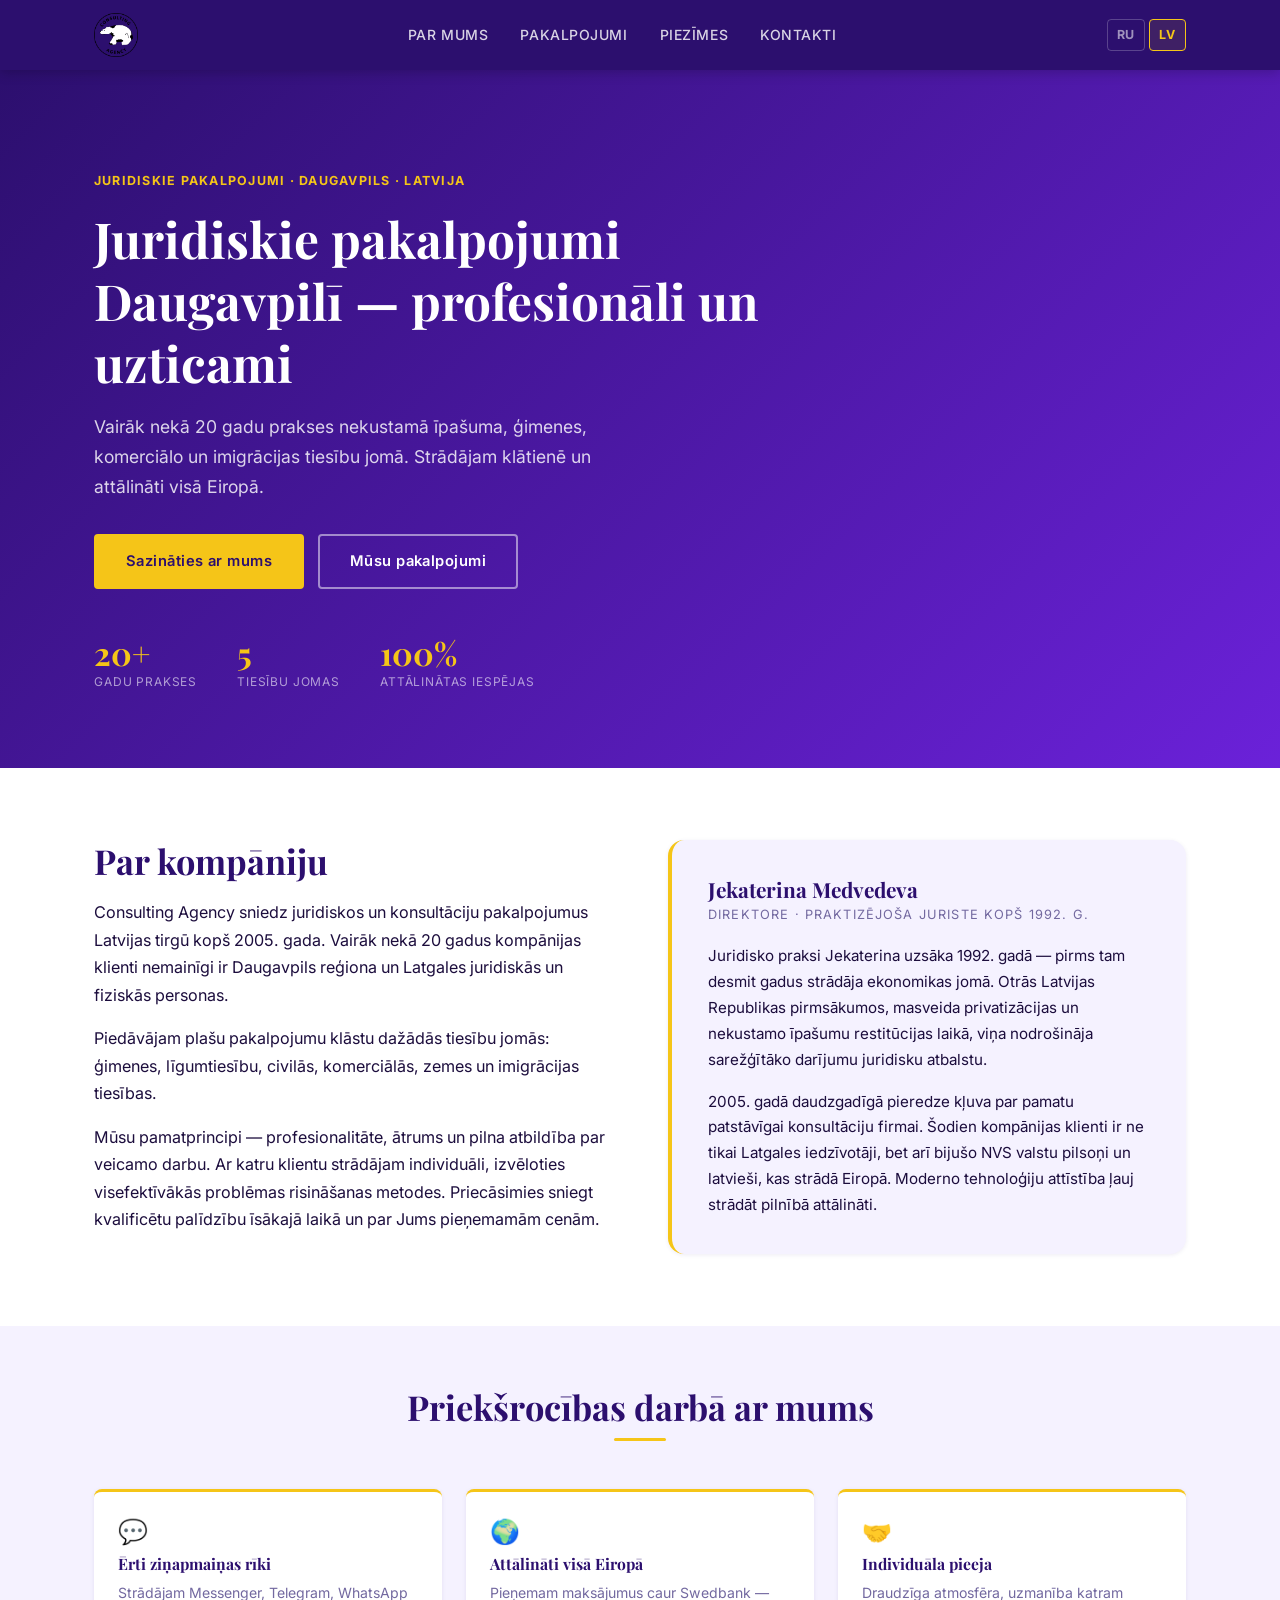
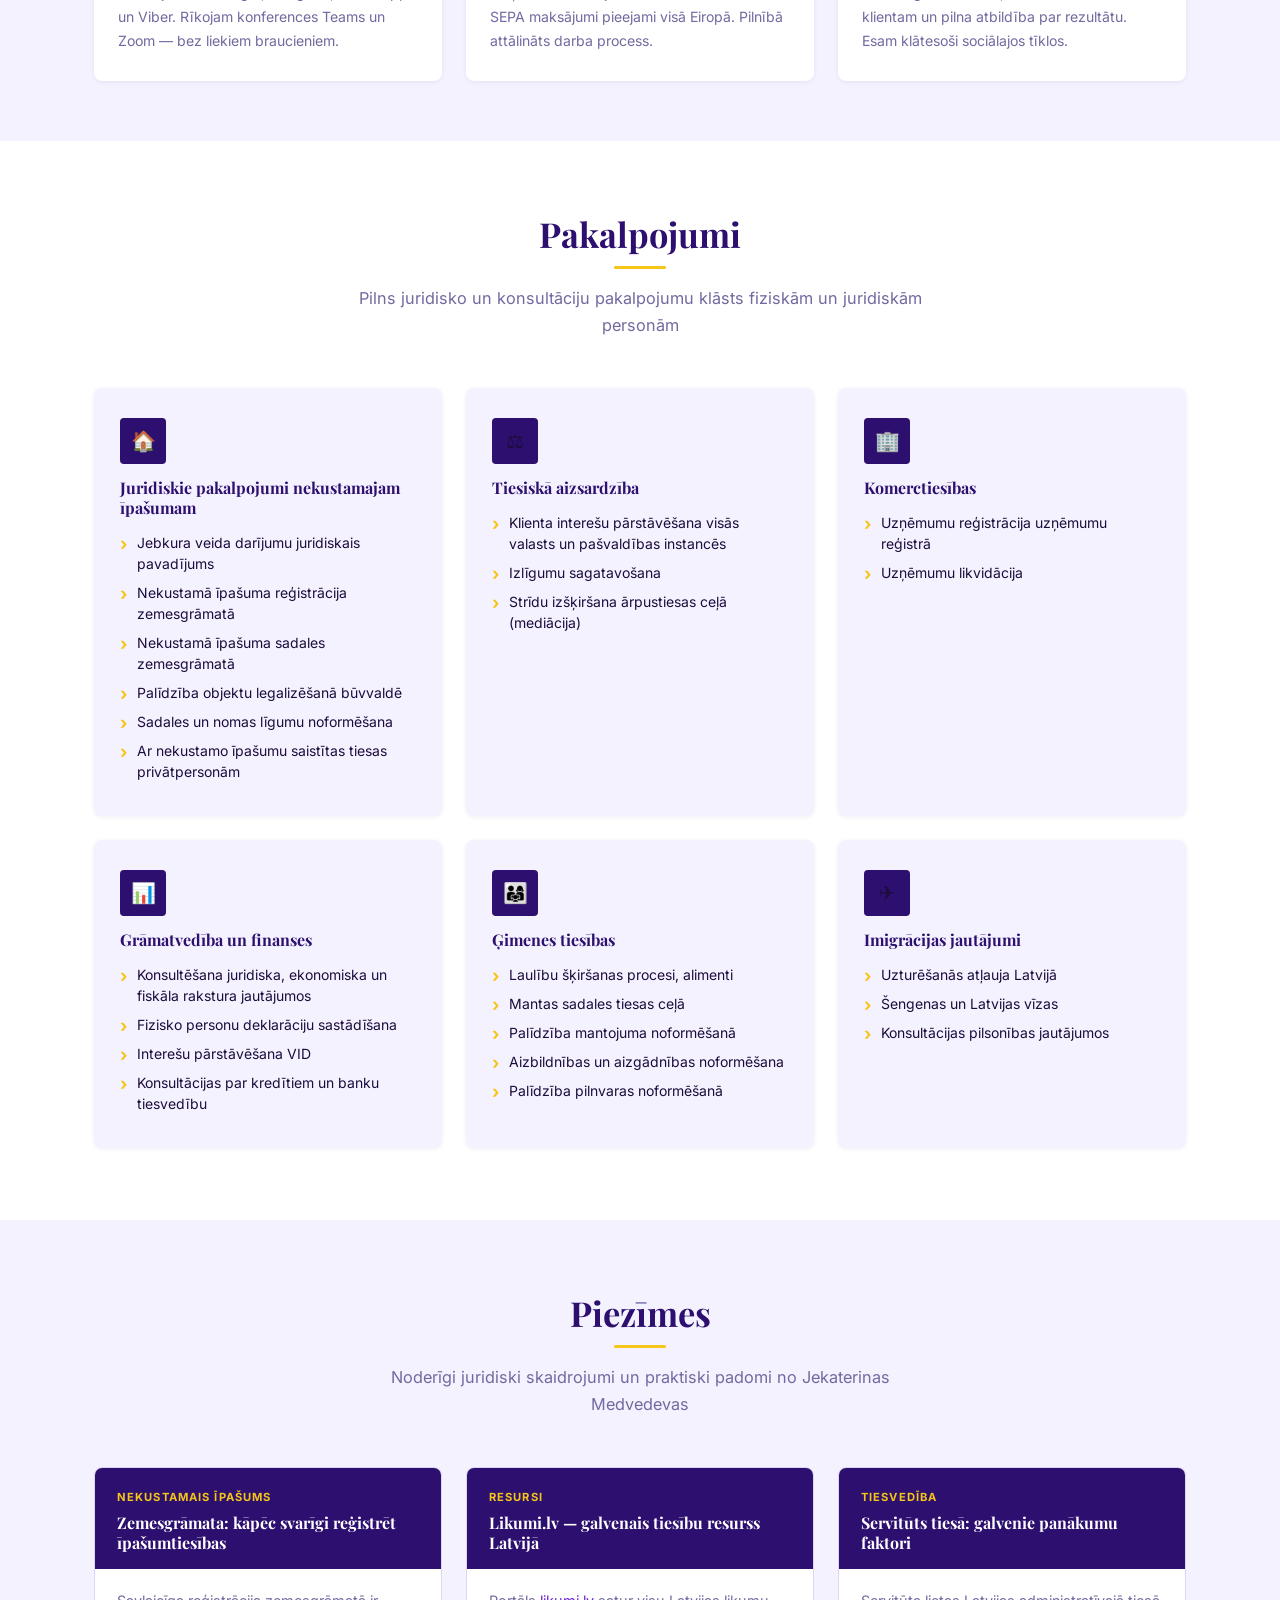
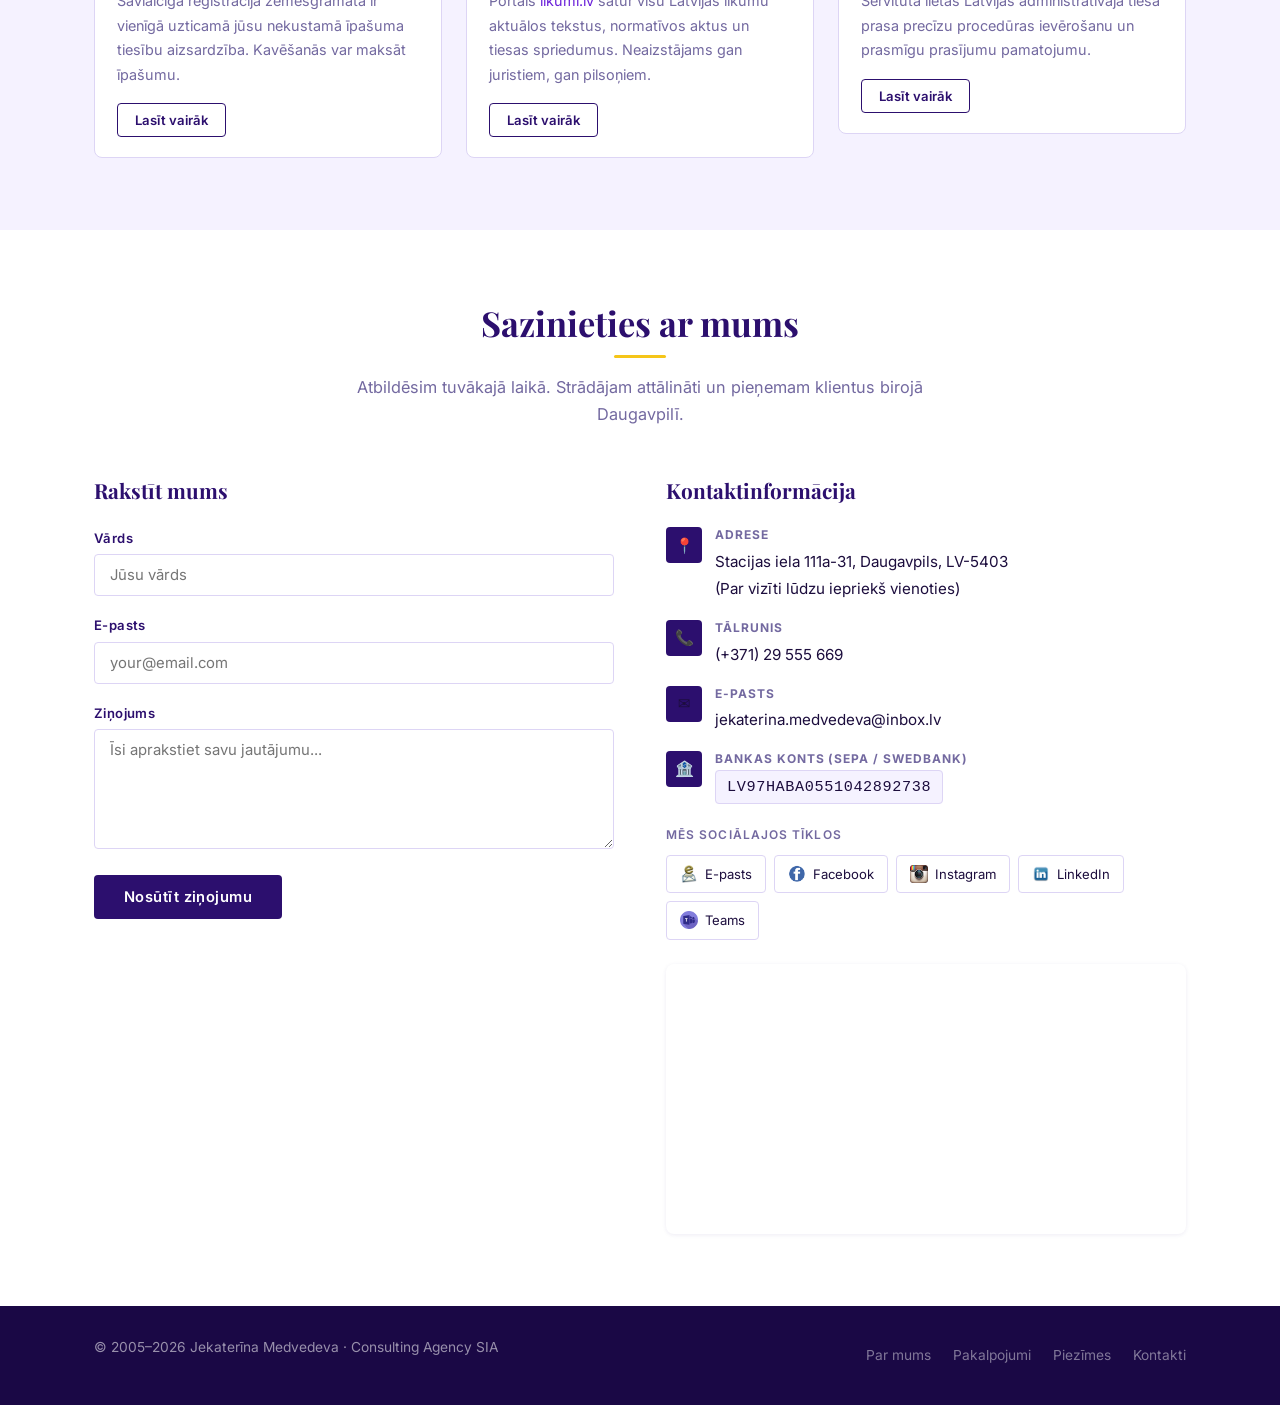
==== commit 4223c79c: "Adjusted content" ====
--- a/index-LV.html
+++ b/index-LV.html
@@ -237,7 +237,7 @@
           <div class="service-icon">⚖️</div>
           <h3>Tiesiskā aizsardzība</h3>
           <ul>
-            <li>Klienta interešu pārstāvēšana tiesu instancēs</li>
+            <li>Klienta interešu pārstāvēšana visās valasts un pašvaldības instancēs</li>
             <li>Izlīgumu sagatavošana</li>
             <li>Strīdu izšķiršana ārpustiesas ceļā (mediācija)</li>
           </ul>
@@ -248,7 +248,6 @@
           <h3>Komerctiesības</h3>
           <ul>
             <li>Uzņēmumu reģistrācija uzņēmumu reģistrā</li>
-            <li>Dokumentu sagatavošana uzņēmumu maksātnespējai</li>
             <li>Uzņēmumu likvidācija</li>
           </ul>
         </div>
@@ -259,7 +258,6 @@
           <ul>
             <li>Konsultēšana juridiska, ekonomiska un fiskāla rakstura jautājumos</li>
             <li>Fizisko personu deklarāciju sastādīšana</li>
-            <li>Biznesa plānošana un projektu izvērtēšana</li>
             <li>Interešu pārstāvēšana VID</li>
             <li>Konsultācijas par kredītiem un banku tiesvedību</li>
           </ul>
@@ -406,6 +404,7 @@
               <div class="contact-info-body">
                 <strong>Adrese</strong>
                 <span>Stacijas iela 111a-31, Daugavpils, LV-5403</span>
+                <span><br>(Par vizīti lūdzu iepriekš vienoties)</span>
               </div>
             </div>
             <div class="contact-info-item">
@@ -426,7 +425,7 @@
               <div class="contact-info-icon">🏦</div>
               <div class="contact-info-body">
                 <strong>Bankas konts (SEPA / Swedbank)</strong>
-                <span class="iban-display">LV97 HABA 0551 0428 9273 8</span>
+                <span class="iban-display">LV97HABA0551042892738</span>
               </div>
             </div>
           </div>
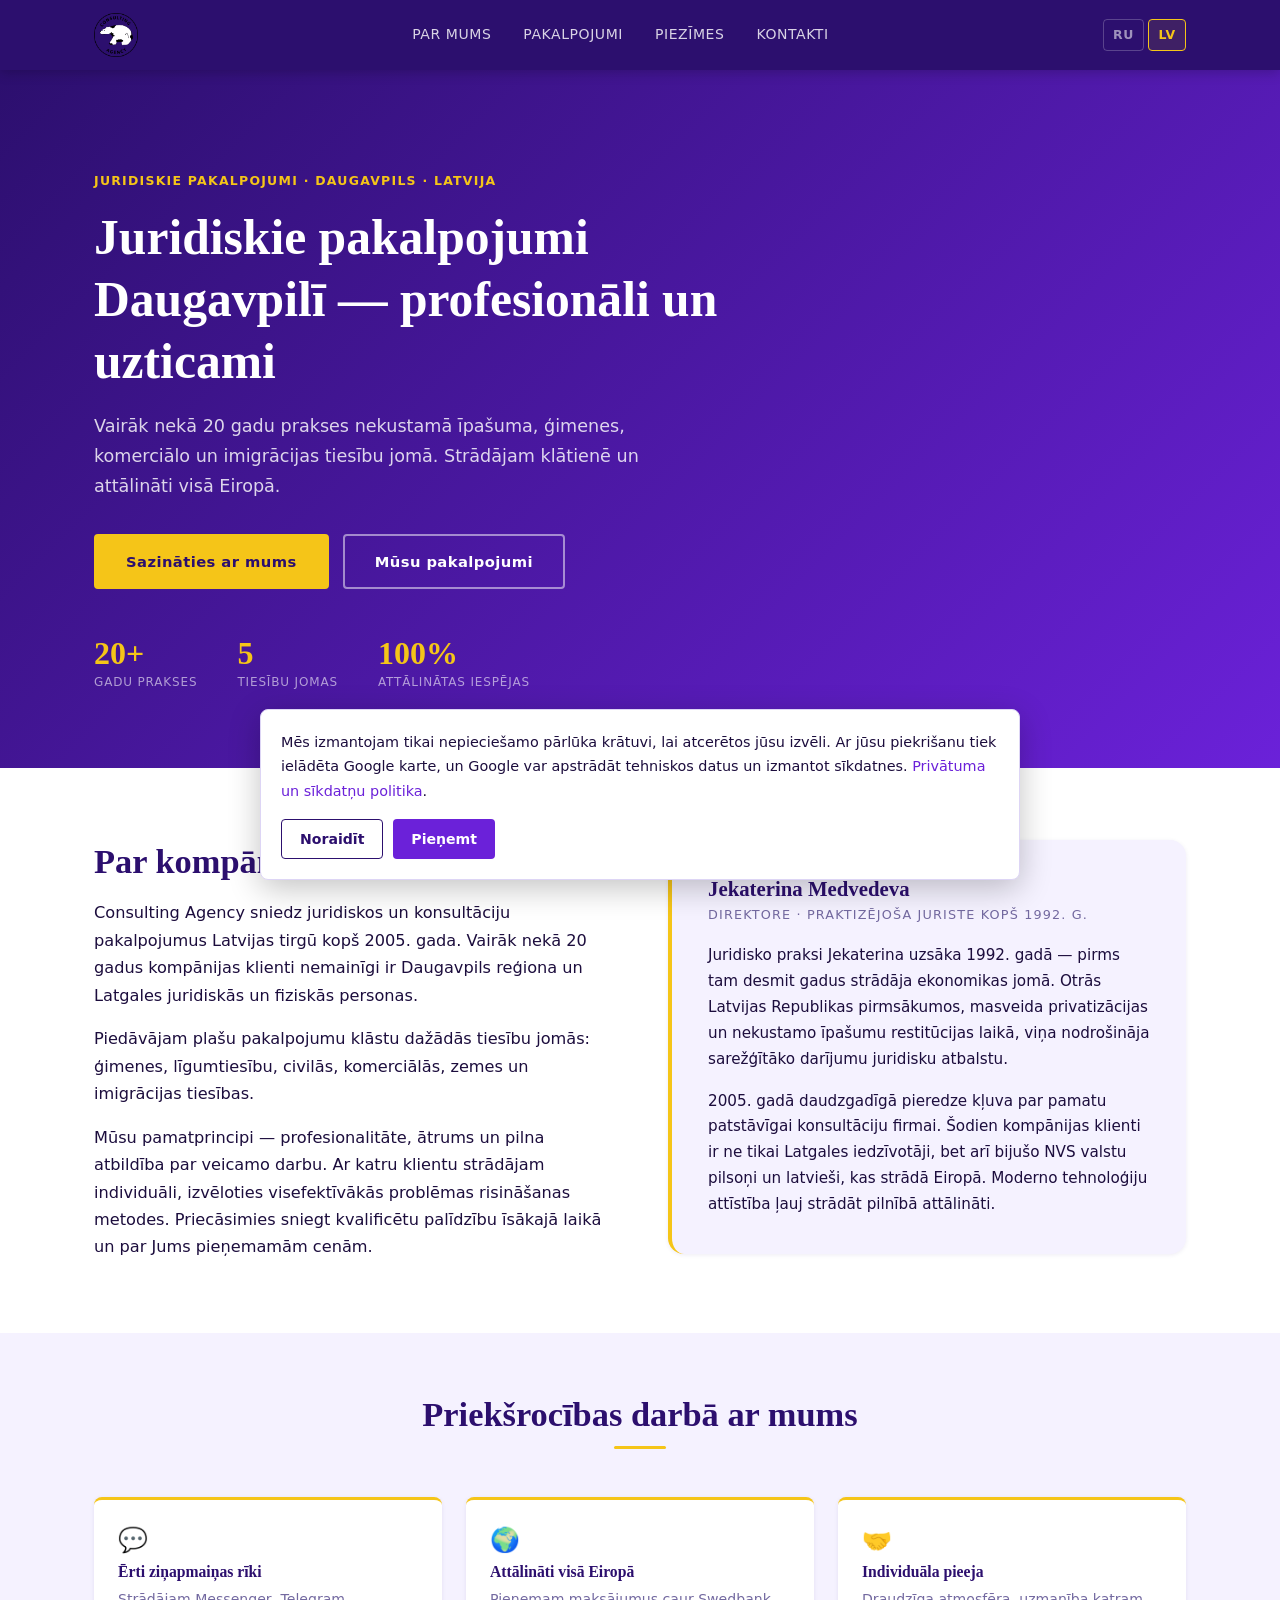
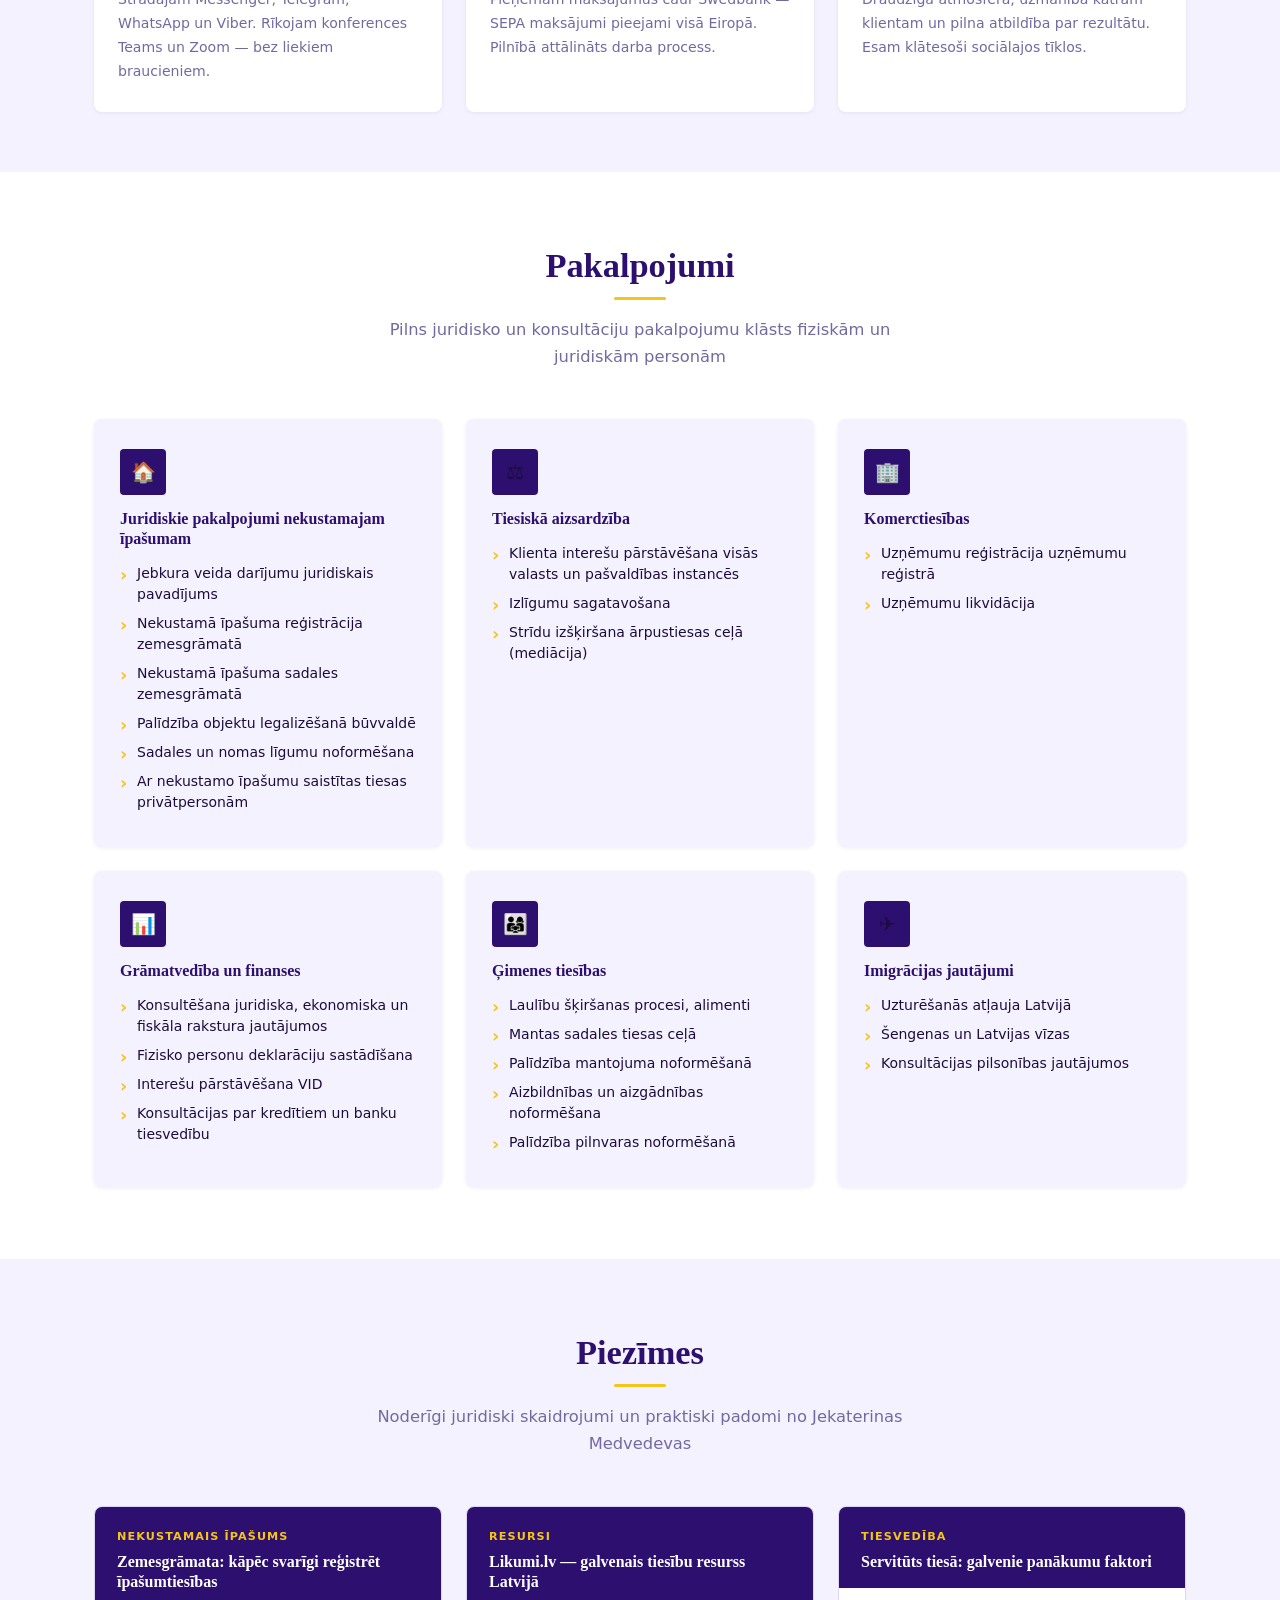
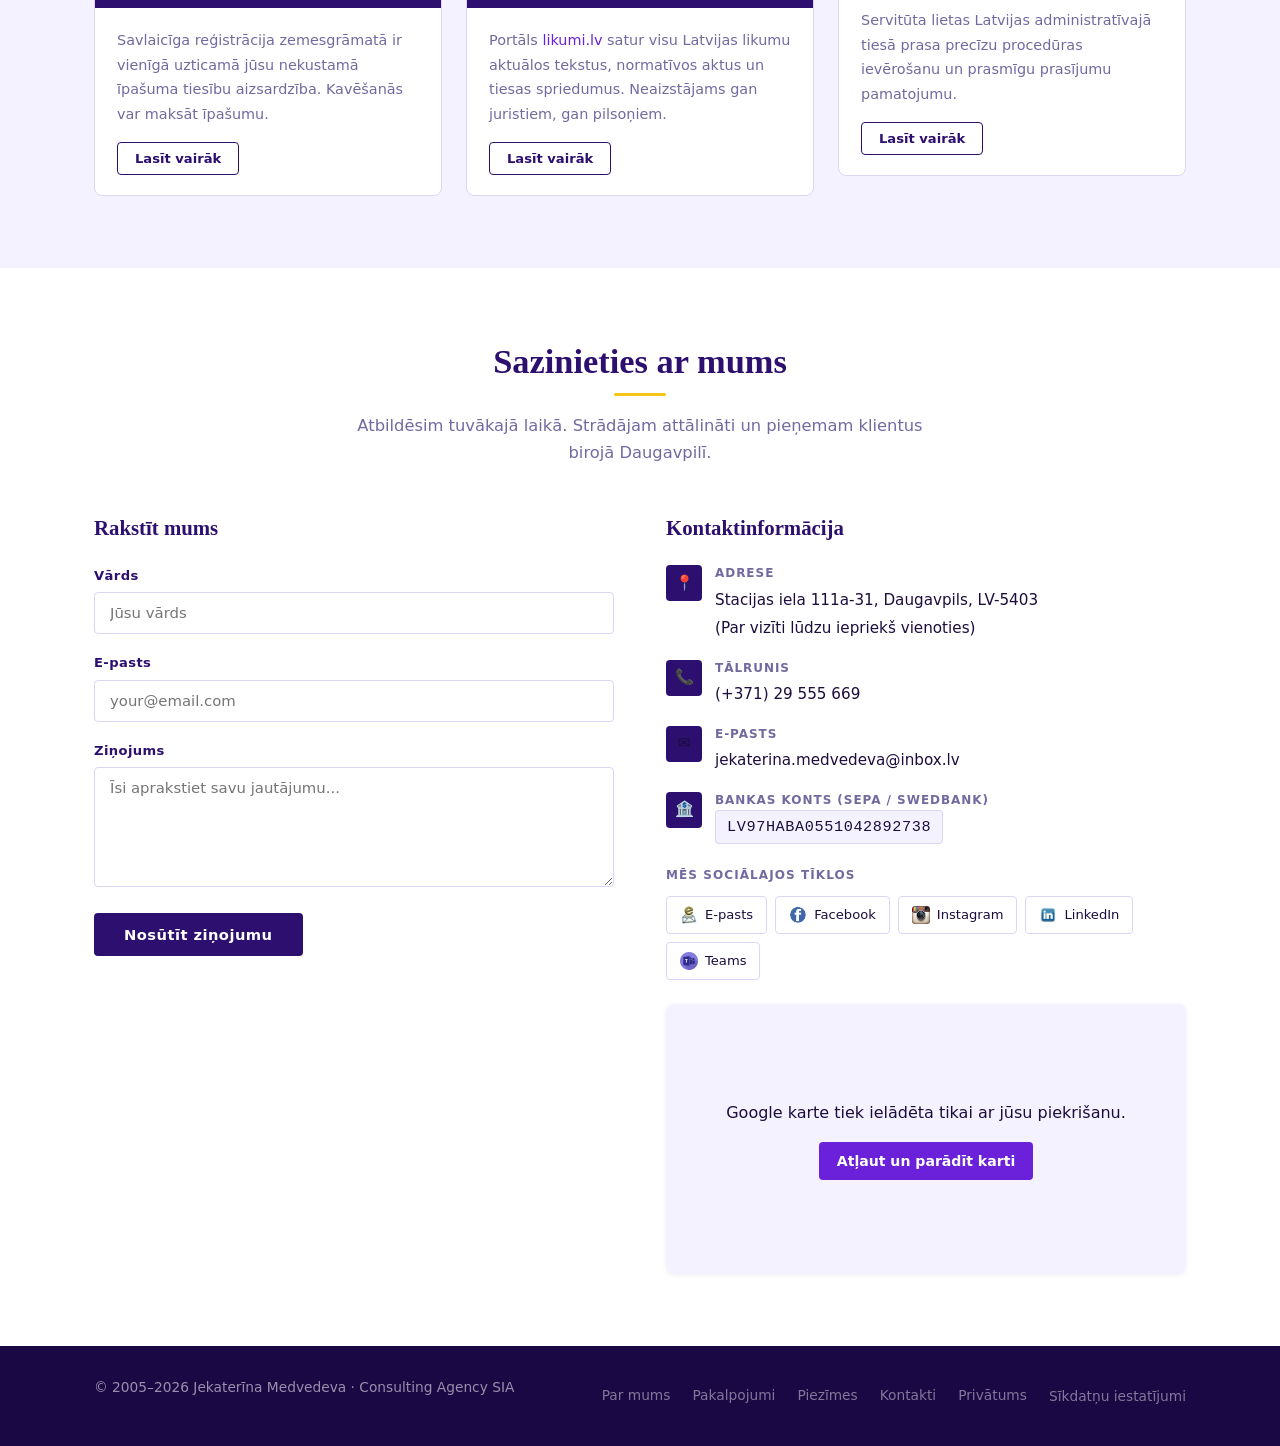
==== commit 590a40fc: "added consent functionality and privacy policy" ====
--- a/index-LV.html
+++ b/index-LV.html
@@ -40,9 +40,6 @@
   <link rel="shortcut icon" href="images/favicon.ico" type="image/x-icon">
 
   <!-- === Fonti === -->
-  <link rel="preconnect" href="https://fonts.googleapis.com">
-  <link rel="preconnect" href="https://fonts.gstatic.com" crossorigin>
-  <link href="https://fonts.googleapis.com/css2?family=Inter:wght@400;500;600;700&family=Playfair+Display:wght@400;700&display=swap" rel="stylesheet">
   <link rel="stylesheet" href="styles.css">
 
   <!-- === JSON-LD: strukturētie dati Google (LocalBusiness + LegalService) === -->
@@ -99,14 +96,6 @@
   }
   </script>
 
-  <!-- Google Analytics — TODO: nomainiet uz GA4 (G-XXXXXXXXXX) -->
-  <script async src="https://www.googletagmanager.com/gtag/js?id=UA-121857304-1"></script>
-  <script>
-    window.dataLayer = window.dataLayer || [];
-    function gtag(){dataLayer.push(arguments);}
-    gtag('js', new Date());
-    gtag('config', 'UA-121857304-1');
-  </script>
 </head>
 <body>
 
@@ -449,9 +438,13 @@
             </a>
           </div>
 
-          <div class="contact-map">
+          <div class="contact-map consent-required">
+            <div class="map-placeholder">
+              <p>Google karte tiek ielādēta tikai ar jūsu piekrišanu.</p>
+              <button type="button" class="btn-map-consent">Atļaut un parādīt karti</button>
+            </div>
             <iframe
-              src="https://www.google.com/maps/embed/v1/place?q=111a%20Stacijas%20iela%2C%20Daugavpils%2C%20Daugavpils%20pils%C4%93ta%2C%20Latvijas%20Republika&key=AIzaSyC8jxQRJgV495TNDoHPRyB67vsFvUe_HB4"
+              data-consent-src="https://www.google.com/maps/embed/v1/place?q=111a%20Stacijas%20iela%2C%20Daugavpils%2C%20Daugavpils%20pils%C4%93ta%2C%20Latvijas%20Republika&key=AIzaSyC8jxQRJgV495TNDoHPRyB67vsFvUe_HB4"
               title="Consulting Agency biroja atrašanās vieta Daugavpilī"
               allowfullscreen
               loading="lazy"
@@ -474,11 +467,14 @@
           <a href="#services">Pakalpojumi</a>
           <a href="#articles">Piezīmes</a>
           <a href="#contacts">Kontakti</a>
+          <a href="privacy-LV.html">Privātums</a>
+          <button type="button" class="cookie-settings">Sīkdatņu iestatījumi</button>
         </nav>
       </div>
     </div>
   </footer>
 
   <script src="articles.js"></script>
+  <script src="consent.js"></script>
 </body>
-</html>+</html>
--- a/styles.css
+++ b/styles.css
@@ -16,8 +16,8 @@
   --color-text-muted:  #7369A0;   /* muted purple-grey */
   --color-border:      #DDD5F5;   /* soft lavender border */
 
-  --font-heading: 'Playfair Display', Georgia, serif;
-  --font-body:    'Inter', system-ui, -apple-system, sans-serif;
+  --font-heading: Georgia, 'Times New Roman', serif;
+  --font-body:    system-ui, -apple-system, 'Segoe UI', sans-serif;
 
   --radius-sm: 4px;
   --radius-md: 8px;
@@ -398,7 +398,30 @@
 .social-link img { width: 18px; height: 18px; object-fit: contain; }
 
 .contact-map { border-radius: var(--radius-md); overflow: hidden; box-shadow: var(--shadow-sm); }
-.contact-map iframe { display: block; width: 100%; height: 270px; border: 0; }
+.contact-map iframe { display: none; width: 100%; height: 270px; border: 0; }
+.contact-map.has-consent iframe { display: block; }
+.contact-map.has-consent .map-placeholder { display: none; }
+.map-placeholder {
+  min-height: 270px;
+  padding: 28px;
+  background: var(--color-bg-alt);
+  display: flex;
+  flex-direction: column;
+  align-items: center;
+  justify-content: center;
+  text-align: center;
+}
+.btn-map-consent,
+.cookie-button {
+  border: 0;
+  border-radius: var(--radius-sm);
+  padding: 11px 18px;
+  font: 600 0.88rem var(--font-body);
+  cursor: pointer;
+}
+.btn-map-consent,
+.cookie-button.accept { background: var(--color-cta); color: #fff; }
+.cookie-button.reject { background: #fff; color: var(--color-primary); border: 1.5px solid var(--color-primary); }
 
 /* --- Articles --- */
 .articles-grid {
@@ -456,6 +479,43 @@
 .footer-nav { display: flex; gap: 22px; }
 .footer-nav a { font-size: 0.86rem; color: rgba(255,255,255,0.45); text-decoration: none; transition: color 0.2s; }
 .footer-nav a:hover { color: var(--color-accent); text-decoration: none; }
+.cookie-settings {
+  padding: 0;
+  border: 0;
+  background: none;
+  color: rgba(255,255,255,0.45);
+  font: 0.86rem var(--font-body);
+  cursor: pointer;
+}
+.cookie-settings:hover { color: var(--color-accent); }
+
+/* --- Cookie consent --- */
+.cookie-banner {
+  position: fixed;
+  z-index: 1000;
+  left: 20px;
+  right: 20px;
+  bottom: 20px;
+  max-width: 760px;
+  margin: 0 auto;
+  padding: 20px;
+  border: 1px solid var(--color-border);
+  border-radius: var(--radius-md);
+  background: #fff;
+  box-shadow: 0 8px 32px rgba(0,0,0,0.24);
+}
+.cookie-banner[hidden] { display: none; }
+.cookie-banner p { font-size: 0.9rem; }
+.cookie-actions { display: flex; gap: 10px; flex-wrap: wrap; margin-top: 14px; }
+
+/* --- Privacy pages --- */
+.legal-page { padding: 56px 0 80px; }
+.legal-content { max-width: 820px; }
+.legal-content h1 { margin-bottom: 0.5rem; }
+.legal-content h2 { margin: 2rem 0 0.7rem; font-size: 1.35rem; }
+.legal-content ul { list-style: disc; padding-left: 1.4rem; margin-bottom: 1rem; }
+.legal-content li { margin-bottom: 0.4rem; }
+.legal-meta { color: var(--color-text-muted); }
 
 /* --- Responsive --- */
 @media (max-width: 900px) {
@@ -483,4 +543,4 @@
   .services-grid, .articles-grid { grid-template-columns: 1fr; }
   .footer-inner { flex-direction: column; text-align: center; }
   .footer-nav { flex-wrap: wrap; justify-content: center; gap: 14px; }
-}+}
